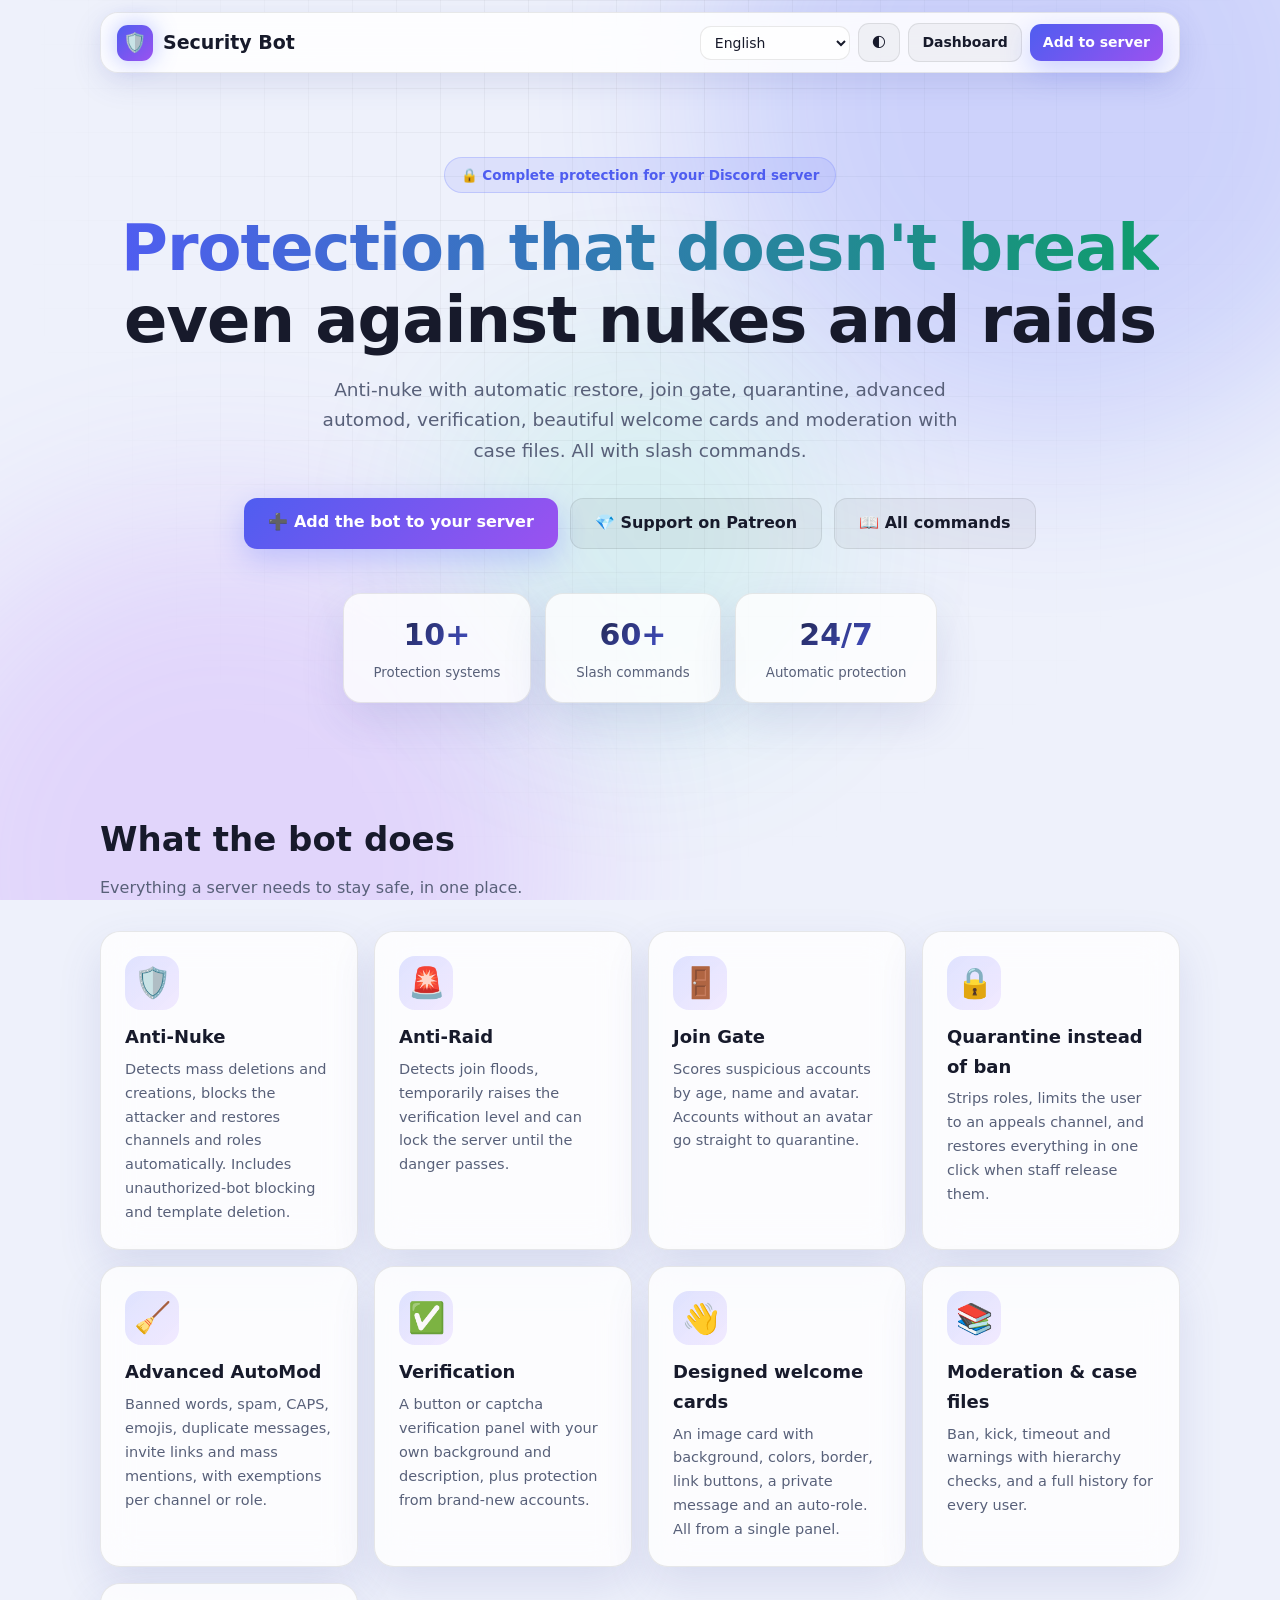
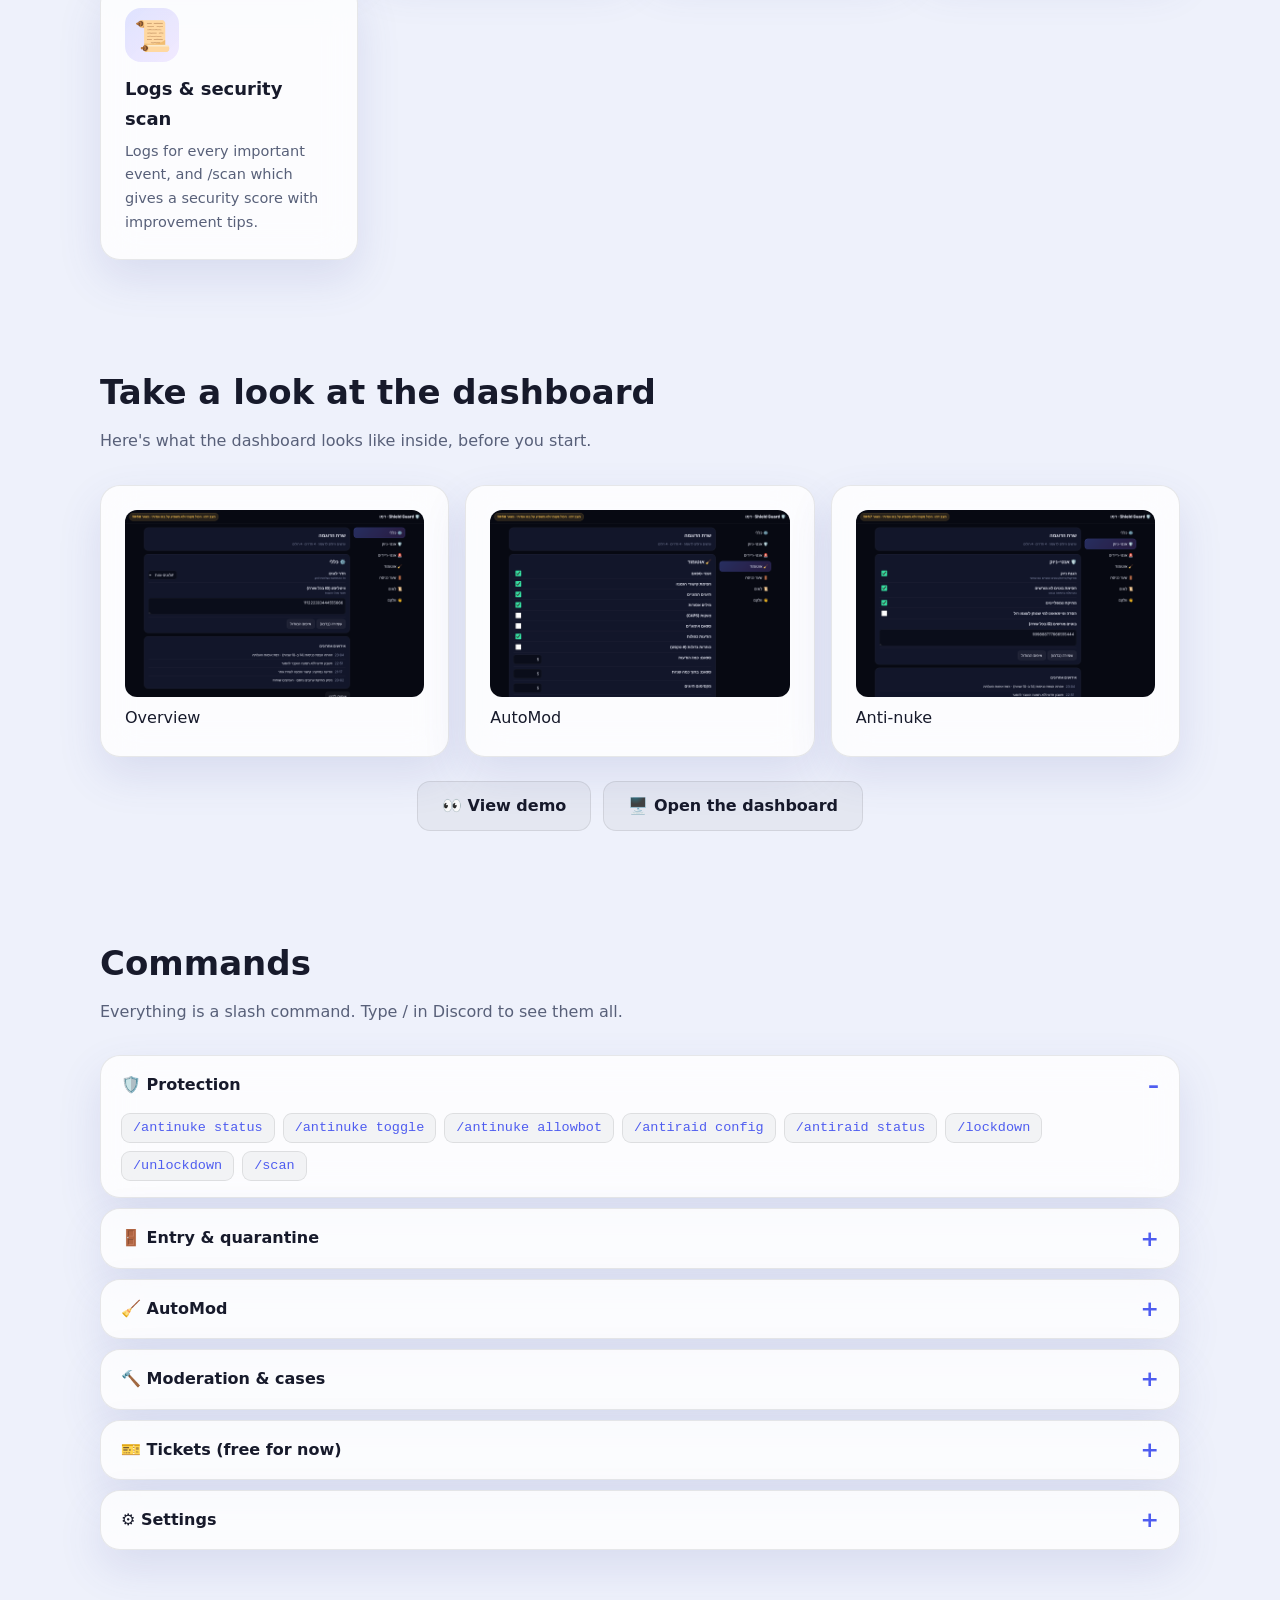
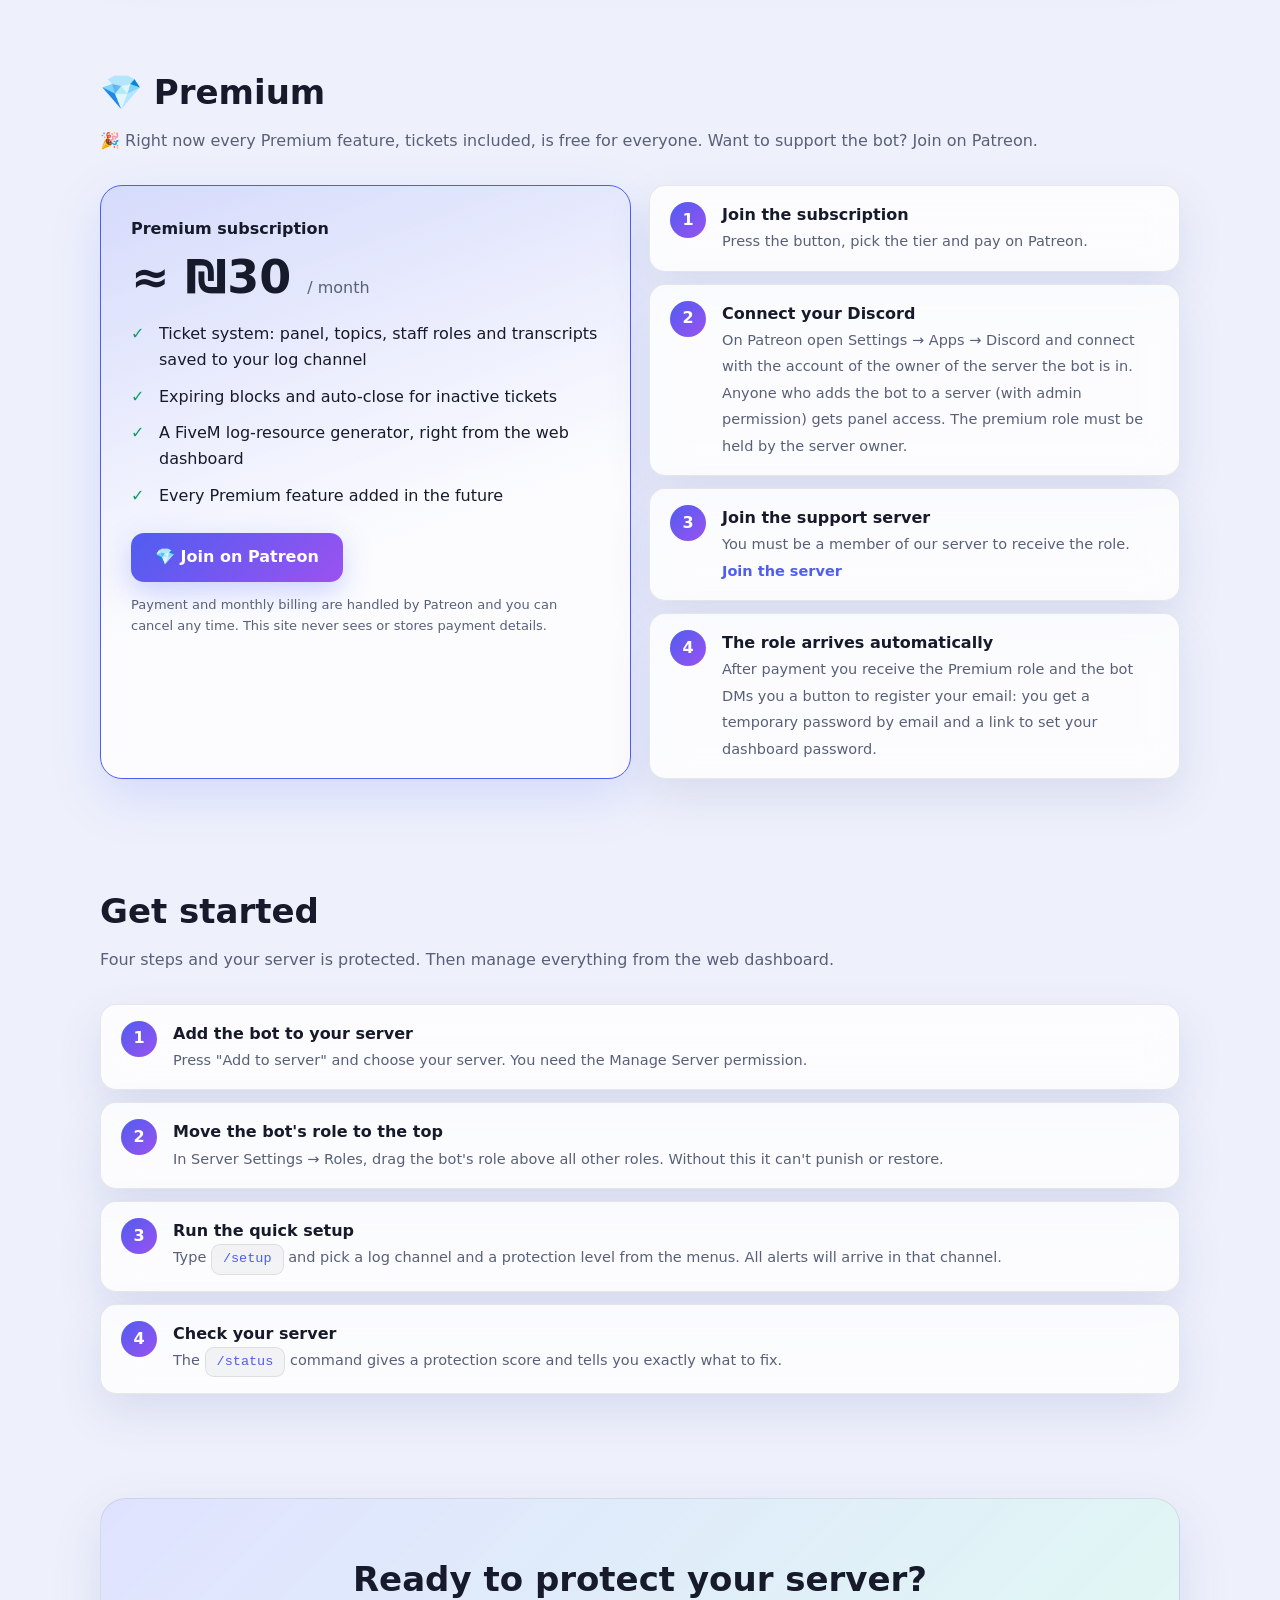
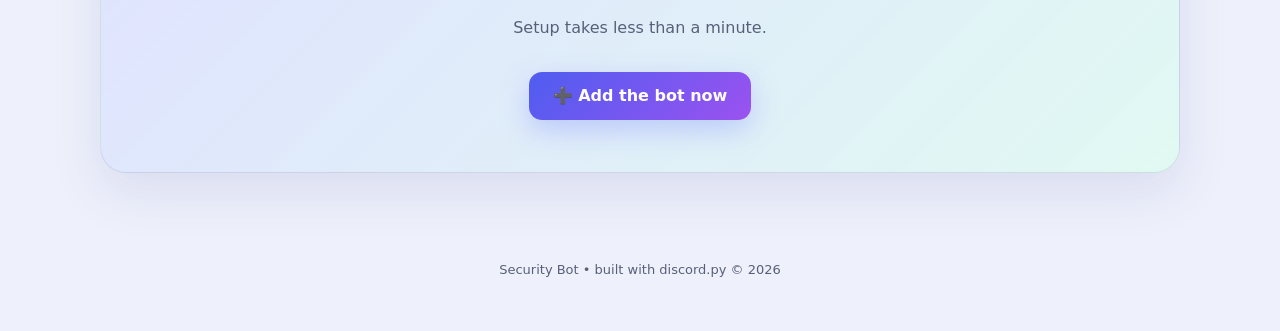
==== index.html @ 4a85034c "Full site translations, premium-is-free copy, /setup and /status - every language in the menu is now" ====
<!DOCTYPE html>
<html lang="he" dir="rtl">
<head>
<meta charset="utf-8">
<meta http-equiv="Content-Security-Policy" content="default-src 'none'; script-src 'self'; style-src 'self' 'unsafe-inline' https://fonts.googleapis.com; font-src https://fonts.gstatic.com; img-src 'self' data: https:; connect-src 'none'; base-uri 'none'; form-action 'none'; object-src 'none'">
<meta name="referrer" content="strict-origin-when-cross-origin">
<link rel="icon" href="data:image/svg+xml,%3Csvg xmlns=%27http://www.w3.org/2000/svg%27 viewBox=%270 0 32 32%27%3E%3Ctext y=%2726%27 font-size=%2726%27%3E%F0%9F%9B%A1%EF%B8%8F%3C/text%3E%3C/svg%3E">
<meta name="viewport" content="width=device-width, initial-scale=1">
<meta name="color-scheme" content="dark light">
<title>Security Bot - בוט אבטחה לדיסקורד</title>
<meta name="description" content="בוט אבטחה מלא לדיסקורד: אנטי-ניוק, אנטי-ריידים, שער כניסה, הסגר, אוטומוד, אימות, וולקם ומודרציה.">
<link rel="preconnect" href="https://fonts.googleapis.com"><link rel="preconnect" href="https://fonts.gstatic.com" crossorigin>
<link href="https://fonts.googleapis.com/css2?family=Heebo:wght@400;600;800&display=swap" rel="stylesheet">
<style>
:root{--bg:#070912;--glass:#12162acc;--card:#12162aaa;--g2:#ffffff0d;--line:#ffffff1a;--text:#eef0fb;--muted:#9aa2bf;--accent:#6c7bff;--accent2:#b06cff;--ok:#35e0a1;--shadow:#0006;--aur:.33;--navbg:#0b0e1ccc}
[data-theme=light]{--bg:#eef1fb;--glass:#ffffffcc;--card:#ffffffcc;--g2:#0000000a;--line:#00000016;--text:#171a2b;--muted:#586079;--accent:#4f5df0;--accent2:#9b52f0;--ok:#0f9d6b;--shadow:#4a56a722;--aur:.2;--navbg:#ffffffdd}
*{box-sizing:border-box;margin:0}
html{scroll-behavior:smooth;scroll-padding-top:84px}
body{background:var(--bg);color:var(--text);font-family:Heebo,system-ui,-apple-system,"Segoe UI",Arial,sans-serif;line-height:1.65}
a{color:inherit;text-decoration:none}
.aurora{position:fixed;inset:0;z-index:-1;overflow:hidden}
.aurora i{position:absolute;width:55vw;height:55vw;border-radius:50%;filter:blur(90px);opacity:var(--aur);animation:fl 22s ease-in-out infinite alternate}
.aurora i:nth-child(1){background:#4b5cff;top:-20vw;inset-inline-end:-10vw}
.aurora i:nth-child(2){background:#b06cff;bottom:-25vw;inset-inline-start:-10vw;animation-delay:-8s}
.aurora i:nth-child(3){background:#12d6a0;width:30vw;height:30vw;top:38vh;left:35vw;opacity:calc(var(--aur)/2);animation-delay:-14s}
.aurora::after{content:"";position:absolute;inset:0;background-image:linear-gradient(var(--g2) 1px,transparent 1px),linear-gradient(90deg,var(--g2) 1px,transparent 1px);background-size:44px 44px;-webkit-mask-image:radial-gradient(ellipse at 50% 20%,#000 20%,transparent 70%);mask-image:radial-gradient(ellipse at 50% 20%,#000 20%,transparent 70%)}
@keyframes fl{to{transform:translate(6vw,5vh) scale(1.15)}}
@keyframes rise{from{opacity:0;transform:translateY(14px)}}
.wrap{max-width:1120px;margin:0 auto;padding:0 20px}
.glass{background:var(--glass);border:1px solid var(--line);border-radius:20px;backdrop-filter:blur(18px);-webkit-backdrop-filter:blur(18px);box-shadow:0 18px 44px var(--shadow)}
header.nav{position:sticky;top:12px;z-index:20;margin:12px auto 0;max-width:1120px;padding:0 20px}
.navin{display:flex;align-items:center;justify-content:space-between;gap:12px;padding:10px 16px;background:var(--navbg);border:1px solid var(--line);border-radius:18px;backdrop-filter:blur(18px);-webkit-backdrop-filter:blur(18px);box-shadow:0 10px 30px var(--shadow)}
.logo{font-weight:800;font-size:19px;display:flex;align-items:center;gap:10px;white-space:nowrap}
.logo i{width:36px;height:36px;border-radius:11px;background:linear-gradient(135deg,var(--accent),var(--accent2));display:grid;place-items:center;font-style:normal;box-shadow:0 0 24px #6c7bff77}
.links{display:flex;gap:4px}.links a{padding:6px 12px;border-radius:10px;color:var(--muted);font-weight:600;font-size:14.5px}.links a:hover{color:var(--text);background:var(--g2)}
.acts{display:flex;gap:8px;align-items:center}
.btn,button{font:inherit;color:inherit;cursor:pointer;display:inline-block;padding:11px 24px;border-radius:13px;font-weight:700;border:1px solid var(--line);background:var(--g2);transition:.2s;white-space:nowrap}
.btn:hover,button:hover{transform:translateY(-2px);border-color:var(--accent)}
.btn.main{background:linear-gradient(135deg,var(--accent),var(--accent2));border:0;color:#fff;box-shadow:0 10px 30px #6c7bff55}.btn.main:hover{filter:brightness(1.1)}
.btn.sm,button.sm{padding:7px 13px;font-size:14px;border-radius:11px}
.links a{white-space:nowrap}.acts .btn{white-space:nowrap}
@media(max-width:1360px){.links{display:none}}
@media(max-width:600px){select.lang-sel{max-width:92px!important;padding-right:20px!important}.navin{gap:6px}.acts{gap:5px}.acts .btn{font-size:13px}.brand b,.brand span{display:none}.acts .btn{padding:7px 10px}}
select.lang-sel{max-width:150px;padding:7px 26px 7px 10px;font-size:14px;border-radius:11px;border:1px solid var(--line);background:var(--card);color:var(--text);max-height:260px;cursor:pointer;font-family:inherit}
:focus-visible{outline:2px solid var(--accent);outline-offset:2px}
.hero{text-align:center;padding:84px 0 56px;animation:rise .7s both}
.badge{display:inline-block;padding:6px 16px;border-radius:99px;background:#6c7bff22;color:var(--accent);font-size:13.5px;font-weight:600;margin-bottom:20px;border:1px solid #6c7bff44}
h1{font-size:clamp(34px,6vw,64px);line-height:1.12;margin-bottom:18px;font-weight:800;letter-spacing:-1px}
h1 span{background:linear-gradient(90deg,var(--accent),var(--ok));-webkit-background-clip:text;background-clip:text;color:transparent}
.hero p{color:var(--muted);font-size:18.5px;max-width:660px;margin:0 auto 32px}
.cta{display:flex;gap:12px;justify-content:center;flex-wrap:wrap}
.stats{display:flex;gap:14px;justify-content:center;flex-wrap:wrap;margin-top:44px}
.stat{padding:16px 30px;border-radius:18px}.stat b{display:block;font-size:30px;font-weight:800;background:linear-gradient(135deg,var(--text),var(--accent));-webkit-background-clip:text;background-clip:text;color:transparent}.stat small{color:var(--muted)}
section{padding:52px 0}
h2{font-size:clamp(26px,4vw,34px);margin-bottom:8px;font-weight:800}
.sub{color:var(--muted);margin-bottom:30px}
.grid{display:grid;grid-template-columns:repeat(auto-fit,minmax(250px,1fr));gap:16px}
.card{padding:24px;border-radius:20px;transition:.25s}.card:hover{border-color:var(--accent);transform:translateY(-4px)}
.card .ic{font-size:30px;margin-bottom:12px;width:54px;height:54px;border-radius:16px;background:linear-gradient(135deg,#6c7bff33,#b06cff22);display:grid;place-items:center}
.card h3{font-size:18px;margin-bottom:6px}.card p{color:var(--muted);font-size:14.5px}
details{padding:16px 20px;margin-bottom:10px;border-radius:16px}
summary{cursor:pointer;font-weight:700;list-style:none;display:flex;justify-content:space-between;align-items:center}summary::-webkit-details-marker{display:none}summary::after{content:"+";color:var(--accent);font-size:22px;line-height:1}details[open] summary::after{content:"–"}
.cmds{display:flex;flex-wrap:wrap;gap:8px;margin-top:14px;direction:ltr;justify-content:flex-start}
[dir=rtl] .cmds{justify-content:flex-end}
code{background:var(--g2);border:1px solid var(--line);border-radius:9px;padding:3px 11px;font-size:13.5px;color:var(--accent);direction:ltr;display:inline-block}
.steps{counter-reset:s;display:grid;gap:12px}
.step{padding:16px 20px;border-radius:16px;display:flex;gap:16px;align-items:flex-start}
.step::before{counter-increment:s;content:counter(s);flex:none;width:36px;height:36px;border-radius:50%;background:linear-gradient(135deg,var(--accent),var(--accent2));color:#fff;display:grid;place-items:center;font-weight:800}
.step b{display:block}.step span{color:var(--muted);font-size:14.5px}.step span a{color:var(--accent);font-weight:600}
.premium{display:grid;grid-template-columns:1fr 1fr;gap:18px}
.plan{background:linear-gradient(160deg,#6c7bff30,var(--glass) 60%);border:1px solid var(--accent);border-radius:22px;padding:30px;box-shadow:0 18px 50px #6c7bff33}
.plan .price{font-size:46px;font-weight:800;line-height:1.1;margin:10px 0 2px}.plan .price small{font-size:16px;font-weight:500;color:var(--muted)}
.plan ul{list-style:none;padding:0;margin:18px 0 24px;display:grid;gap:10px}
.plan li{padding-inline-start:28px;position:relative}.plan li::before{content:"✓";position:absolute;inset-inline-start:0;color:var(--ok);font-weight:800}
.plan .note{color:var(--muted);font-size:13px;margin-top:12px}
.final{text-align:center;background:linear-gradient(135deg,#6c7bff33,#35e0a122),var(--glass);border:1px solid var(--line);border-radius:26px;padding:52px 20px;box-shadow:0 18px 50px var(--shadow)}
footer{text-align:center;color:var(--muted);font-size:13px;padding:34px 0 50px}
@media(max-width:860px){.links{display:none}.premium{grid-template-columns:1fr}.hero{padding:56px 0 40px}.navin{padding:8px 10px}.acts .btn.dash{display:none}}
@media(max-width:480px){.logo span{display:none}.btn.main{padding:9px 14px}}
@media(prefers-reduced-motion:reduce){*{animation:none!important;transition:none!important}html{scroll-behavior:auto}}
</style>
</head>
<body>
<div class="aurora"><i></i><i></i><i></i></div>
<header class="nav">
  <div class="navin">
    <a class="logo" href="#top"><i>🛡️</i><span>Security Bot</span></a>
    <nav class="links" aria-label="Main">
      <a href="#features" data-i="nFeat"></a><a href="#preview" data-i="nPrev"></a><a href="#commands" data-i="nCmd"></a><a href="#premium" data-i="nPrem"></a><a href="#start" data-i="nStart"></a>
    </nav>
    <div class="acts">
      <select class="sm lang-sel" id="bl" aria-label="Language"><option value="he">עברית</option><option value="en">English</option><option value="ru">Русский</option><option value="es">Español</option><option value="fr">Français</option><option value="de">Deutsch</option><option value="pt">Português</option><option value="tr">Türkçe</option><option value="it">Italiano</option><option value="pl">Polski</option><option value="uk">Українська</option><option value="id">Bahasa Indonesia</option><option value="hi">हिन्दी</option></select>
      <button class="sm" id="bt" aria-label="Theme">🌓</button>
      <a class="btn sm dash" href="#" data-panel data-i="nPanel"></a>
      <a class="btn main sm" href="#" data-invite data-i="nAdd"></a>
    </div>
  </div>
</header>

<div class="wrap" id="top">
  <header class="hero">
    <span class="badge" data-i="badge"></span>
    <h1><span data-i="h1a"></span><br><span style="background:none;-webkit-text-fill-color:currentColor;color:var(--text)" data-i="h1b"></span></h1>
    <p data-i="heroP"></p>
    <div class="cta">
      <a class="btn main" href="#" data-invite data-i="ctaAdd"></a>
      <a class="btn" href="#premium" data-i="ctaPrem"></a>
      <a class="btn" href="#commands" data-i="ctaCmd"></a>
    </div>
    <div class="stats">
      <div class="stat glass"><b>10+</b><small data-i="st1"></small></div>
      <div class="stat glass"><b>60+</b><small data-i="st2"></small></div>
      <div class="stat glass"><b>24/7</b><small data-i="st3"></small></div>
    </div>
  </header>

  <section id="features">
    <h2 data-i="fTitle"></h2><p class="sub" data-i="fSub"></p>
    <div class="grid">
      <div class="card glass"><div class="ic">🛡️</div><h3 data-i="f1t"></h3><p data-i="f1p"></p></div>
      <div class="card glass"><div class="ic">🚨</div><h3 data-i="f2t"></h3><p data-i="f2p"></p></div>
      <div class="card glass"><div class="ic">🚪</div><h3 data-i="f3t"></h3><p data-i="f3p"></p></div>
      <div class="card glass"><div class="ic">🔒</div><h3 data-i="f4t"></h3><p data-i="f4p"></p></div>
      <div class="card glass"><div class="ic">🧹</div><h3 data-i="f5t"></h3><p data-i="f5p"></p></div>
      <div class="card glass"><div class="ic">✅</div><h3 data-i="f6t"></h3><p data-i="f6p"></p></div>
      <div class="card glass"><div class="ic">👋</div><h3 data-i="f7t"></h3><p data-i="f7p"></p></div>
      <div class="card glass"><div class="ic">📚</div><h3 data-i="f8t"></h3><p data-i="f8p"></p></div>
      <div class="card glass"><div class="ic">📜</div><h3 data-i="f9t"></h3><p data-i="f9p"></p></div>
    </div>
  </section>

  <section id="preview">
    <h2 data-i="prTitle"></h2><p class="sub" data-i="prSub"></p>
    <div class="grid">
      <figure class="card glass"><img src="screenshots/panel-overview.png" alt="" loading="lazy" width="1280" height="800" style="width:100%;height:auto;border-radius:12px"><figcaption data-i="pr1"></figcaption></figure>
      <figure class="card glass"><img src="screenshots/panel-automod.png" alt="" loading="lazy" width="1280" height="800" style="width:100%;height:auto;border-radius:12px"><figcaption data-i="pr2"></figcaption></figure>
      <figure class="card glass"><img src="screenshots/panel-antinuke.png" alt="" loading="lazy" width="1280" height="800" style="width:100%;height:auto;border-radius:12px"><figcaption data-i="pr3"></figcaption></figure>
    </div>
    <div class="cta" style="margin-top:24px"><a class="btn" href="demo/" data-i="prDemo"></a><a class="btn" href="#" data-panel data-i="prBtn"></a></div>
  </section>

  <section id="commands">
    <h2 data-i="cTitle"></h2><p class="sub" data-i="cSub"></p>
    <details class="glass" open><summary data-i="c1"></summary><div class="cmds"><code>/antinuke status</code><code>/antinuke toggle</code><code>/antinuke allowbot</code><code>/antiraid config</code><code>/antiraid status</code><code>/lockdown</code><code>/unlockdown</code><code>/scan</code></div></details>
    <details class="glass"><summary data-i="c2"></summary><div class="cmds"><code>/joingate config</code><code>/joingate check</code><code>/joingate allow</code><code>/quarantine setup</code><code>/quarantine add</code><code>/quarantine release</code><code>/verify setup</code><code>/welcome</code></div></details>
    <details class="glass"><summary data-i="c3"></summary><div class="cmds"><code>/automod status</code><code>/automod toggle</code><code>/automod limits</code><code>/automod badword_add</code><code>/automod badword_preset</code><code>/automod exempt_channel</code><code>/automod exempt_role</code></div></details>
    <details class="glass"><summary data-i="c4"></summary><div class="cmds"><code>/ban</code><code>/kick</code><code>/timeout</code><code>/warn</code><code>/history</code><code>/note</code><code>/case view</code><code>/lock</code><code>/clear</code><code>/slowmode</code></div></details>
    <details class="glass"><summary data-i="c5"></summary><div class="cmds"><code>/tickets setup</code><code>/tickets config</code><code>/tickets panel</code><code>/tickets topic_add</code><code>/tickets stats</code><code>/tickets close</code></div></details>
    <details class="glass"><summary data-i="c6"></summary><div class="cmds"><code>/setup</code><code>/status</code><code>/setlog</code><code>/whitelist add</code><code>/logs toggle</code><code>/help</code></div></details>
  </section>

  <section id="premium">
    <h2 data-i="pTitle"></h2><p class="sub" data-i="pSub"></p>
    <div class="premium">
      <div class="plan">
        <b data-i="pPlan"></b>
        <div class="price"><span data-i="pPrice"></span> <small data-i="pMonth"></small></div>
        <ul><li data-i="pl1"></li><li data-i="pl2"></li><li data-i="pl3"></li><li data-i="pl4"></li></ul>
        <a class="btn main" href="#" data-patreon data-i="pJoin"></a>
        <p class="note" data-i="pNote"></p>
      </div>
      <div class="steps">
        <div class="step glass"><div><b data-i="ps1t"></b><span data-i="ps1p"></span></div></div>
        <div class="step glass"><div><b data-i="ps2t"></b><span data-i="ps2p"></span></div></div>
        <div class="step glass"><div><b data-i="ps3t"></b><span data-h="ps3p"></span></div></div>
        <div class="step glass"><div><b data-i="ps4t"></b><span data-i="ps4p"></span></div></div>
      </div>
    </div>
  </section>

  <section id="start">
    <h2 data-i="sTitle"></h2><p class="sub" data-i="sSub"></p>
    <div class="steps">
      <div class="step glass"><div><b data-i="s1t"></b><span data-i="s1p"></span></div></div>
      <div class="step glass"><div><b data-i="s2t"></b><span data-i="s2p"></span></div></div>
      <div class="step glass"><div><b data-i="s3t"></b><span data-h="s3p"></span></div></div>
      <div class="step glass"><div><b data-i="s4t"></b><span data-h="s4p"></span></div></div>
    </div>
  </section>

  <section>
    <div class="final">
      <h2 data-i="endT"></h2><p class="sub" data-i="endS"></p>
      <a class="btn main" href="#" data-invite data-i="endBtn"></a>
    </div>
  </section>

  <footer><span data-i="foot"></span> © <span id="y"></span></footer>
</div>

<script src="app.js" defer></script>
</body>
</html>
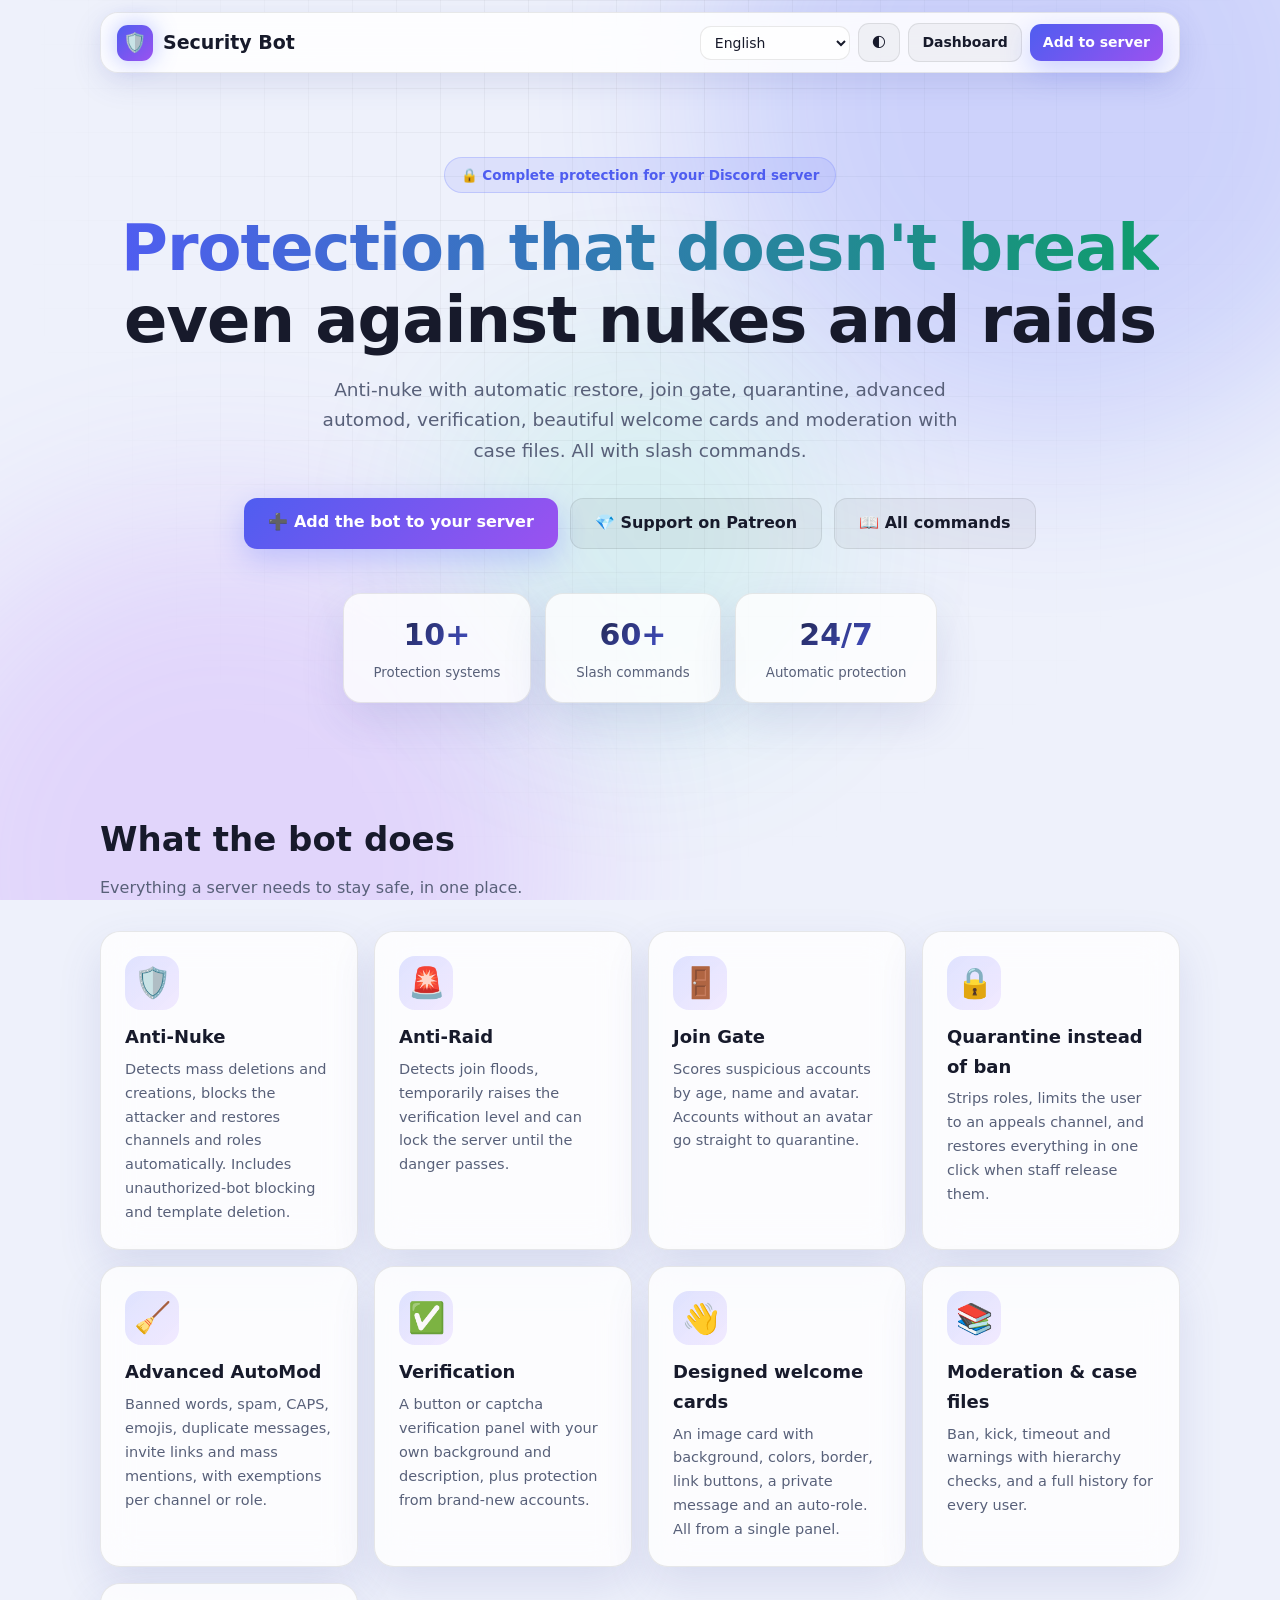
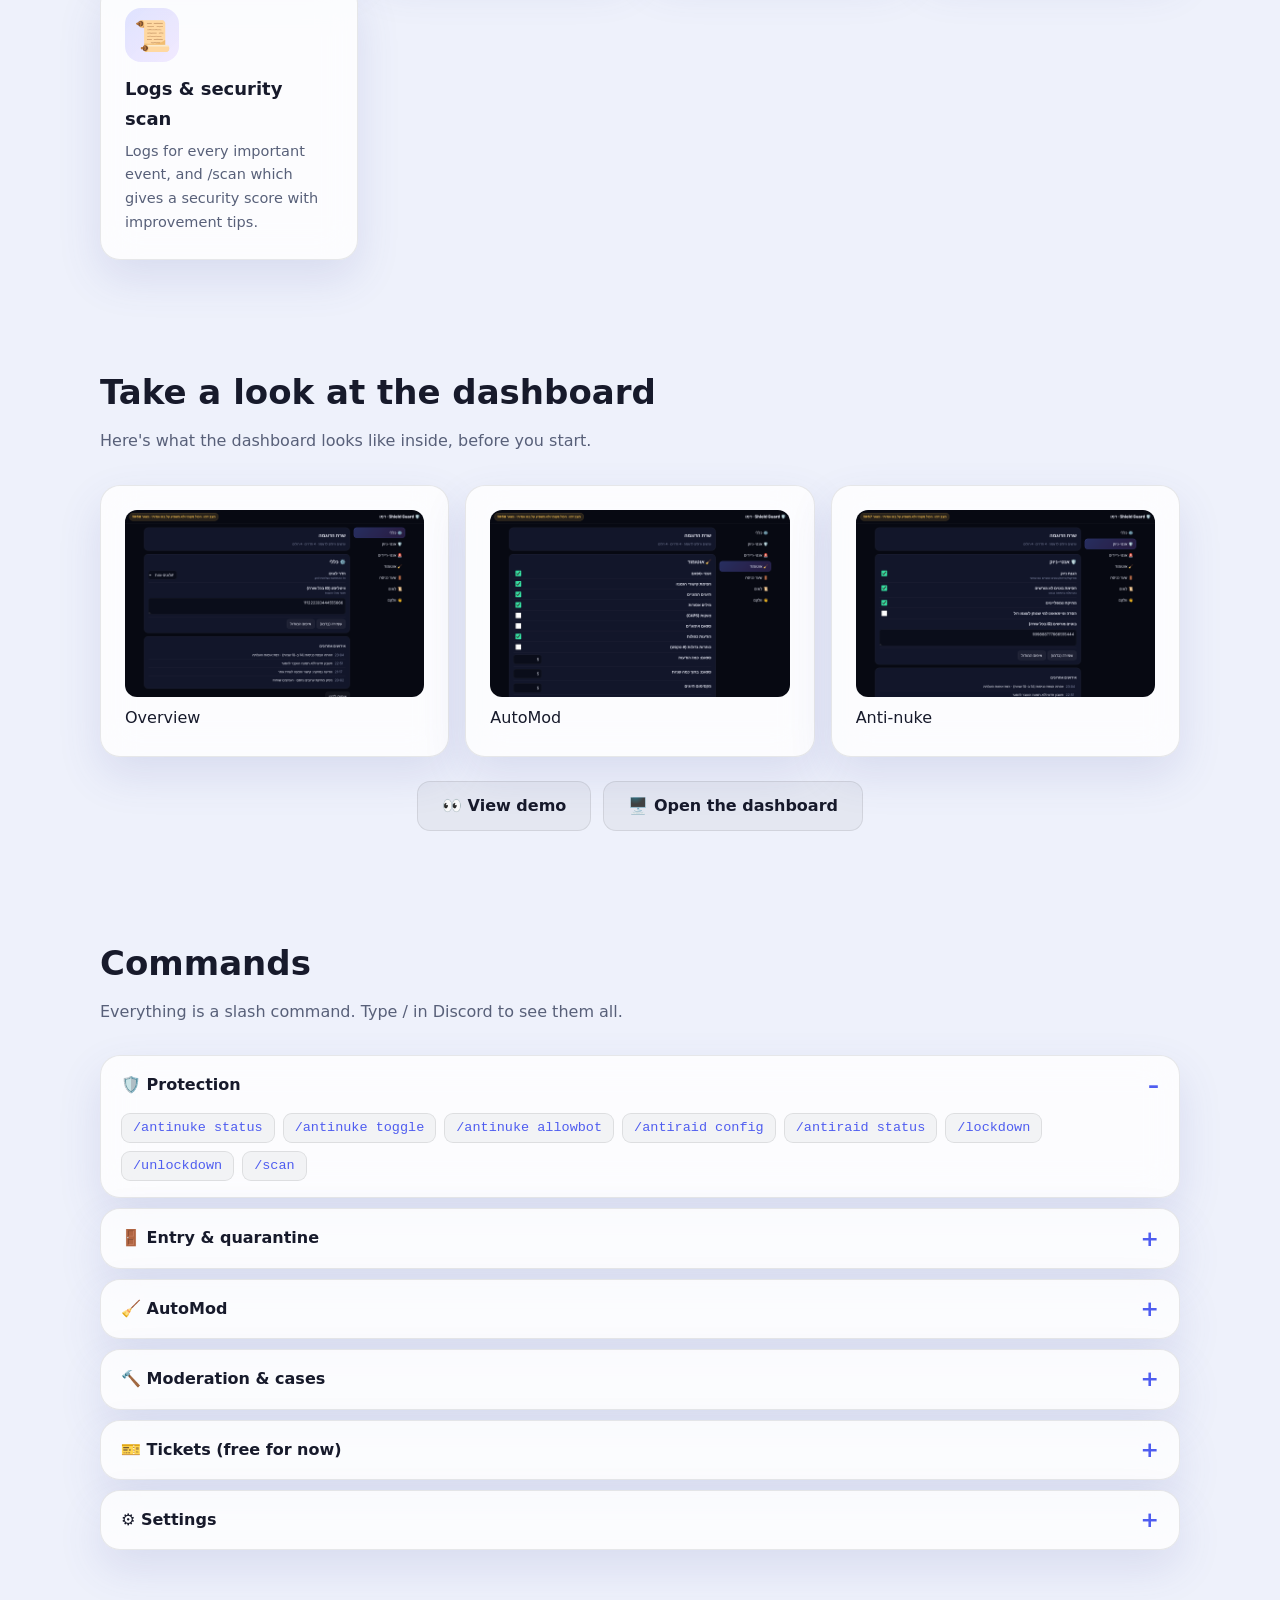
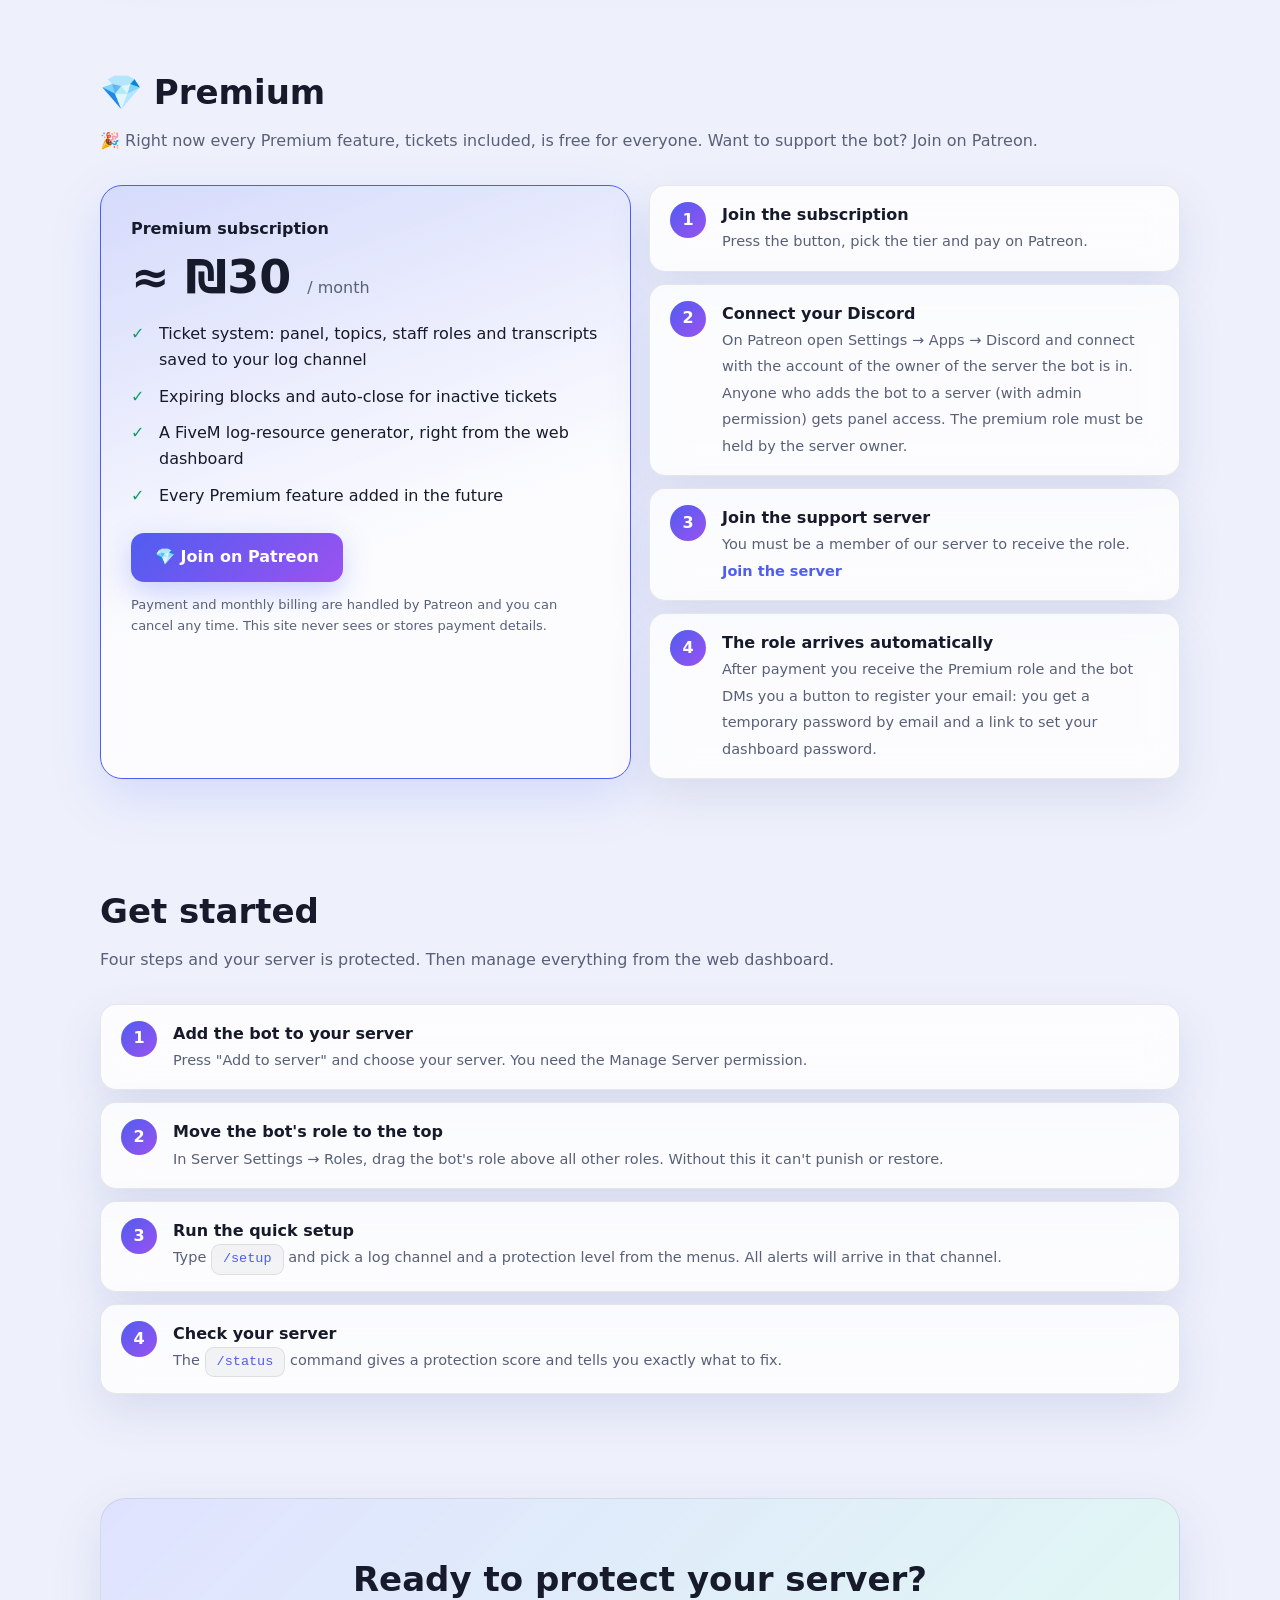
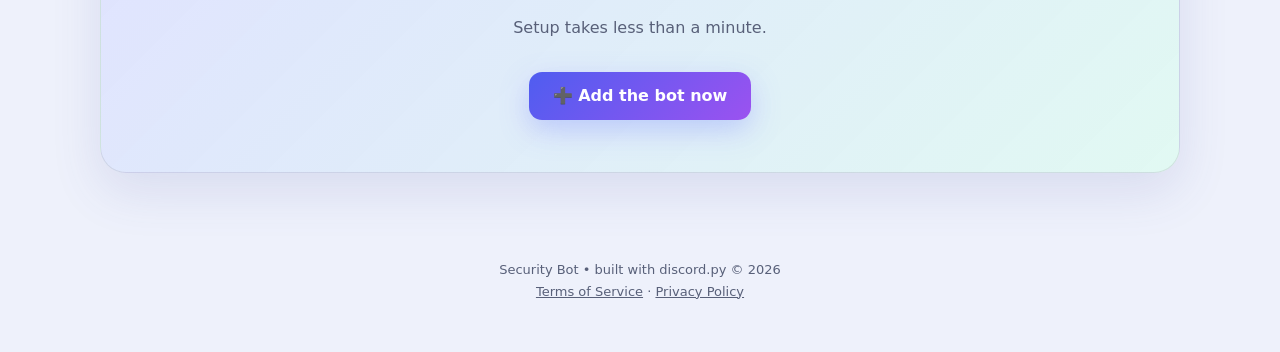
==== commit 1047f215: "Add Terms of Service and Privacy Policy pages (/terms, /privacy) Hebrew + English, same look as the " ====
--- a/index.html
+++ b/index.html
@@ -185,7 +185,7 @@
     </div>
   </section>
 
-  <footer><span data-i="foot"></span> © <span id="y"></span></footer>
+  <footer><span data-i="foot"></span> © <span id="y"></span><br><a href="/terms" data-i="lTerms" style="text-decoration:underline">Terms of Service</a> · <a href="/privacy" data-i="lPriv" style="text-decoration:underline">Privacy Policy</a></footer>
 </div>
 
 <script src="app.js" defer></script>
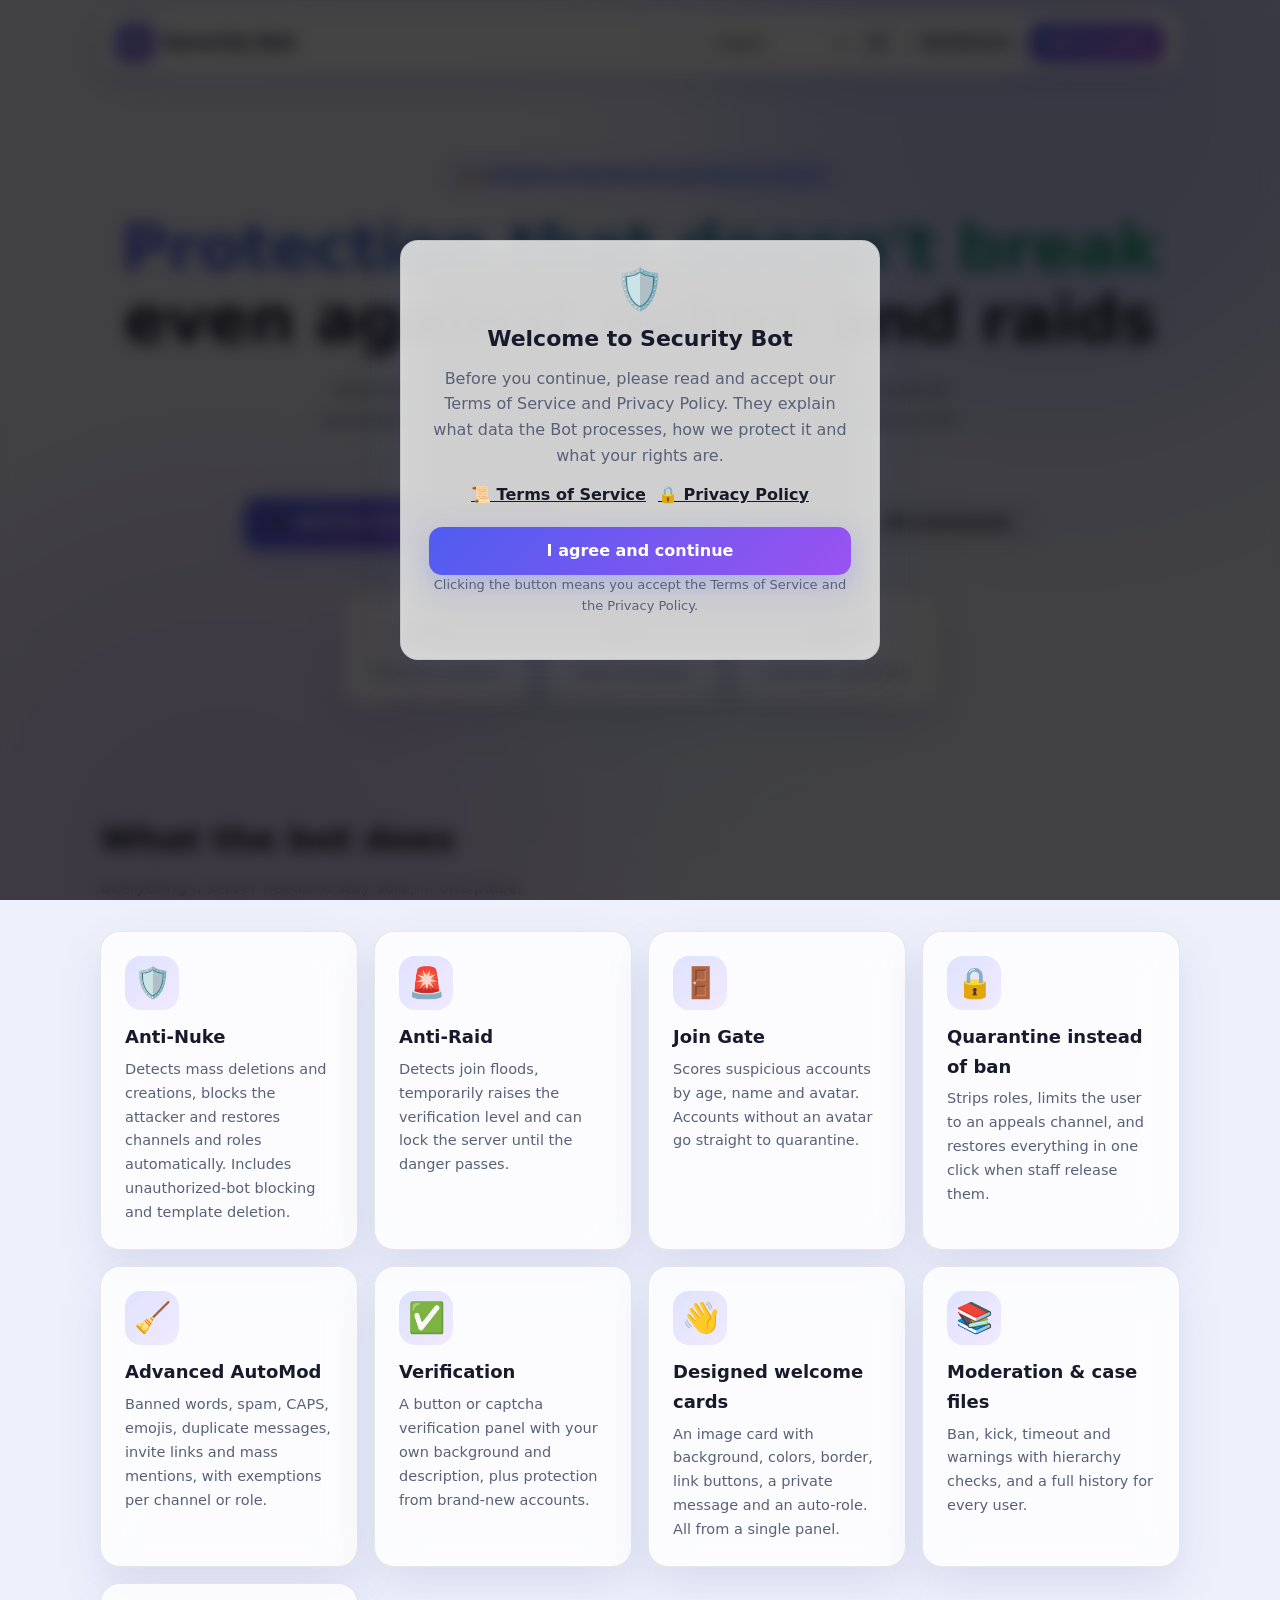
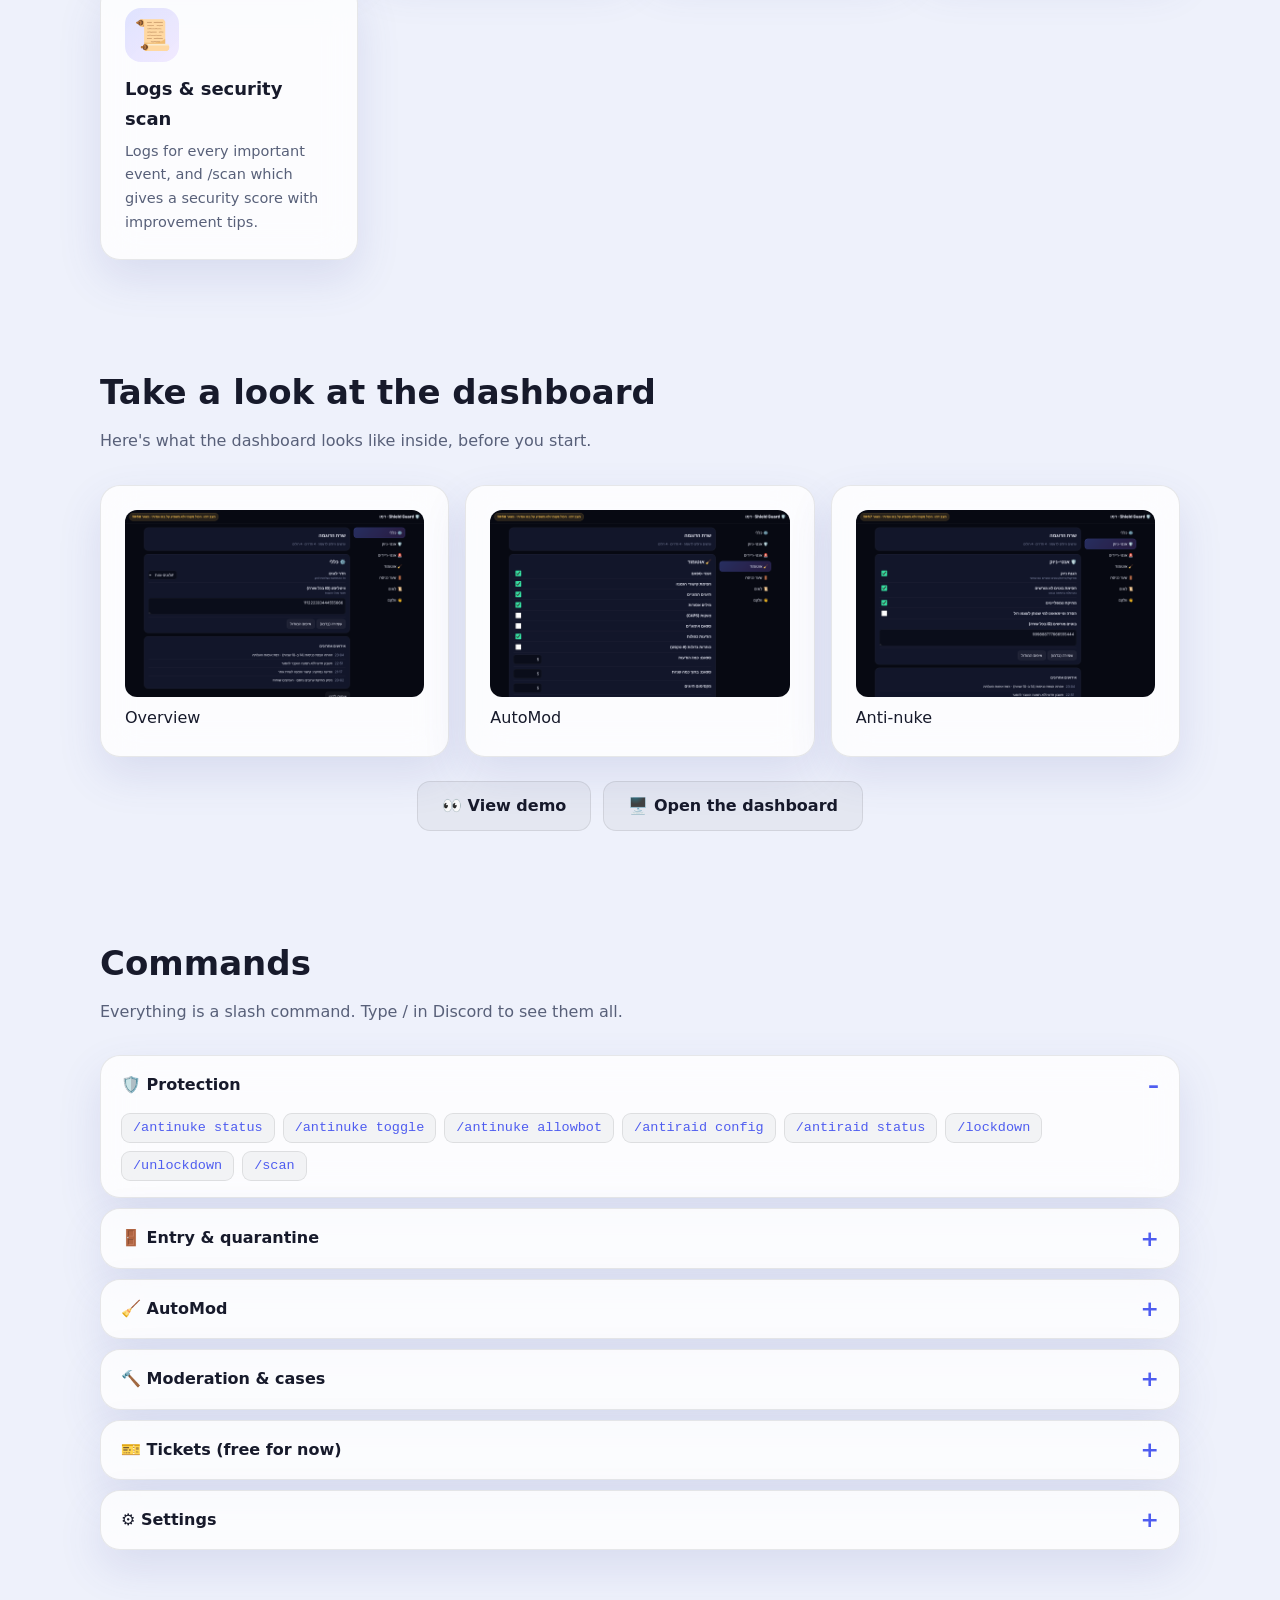
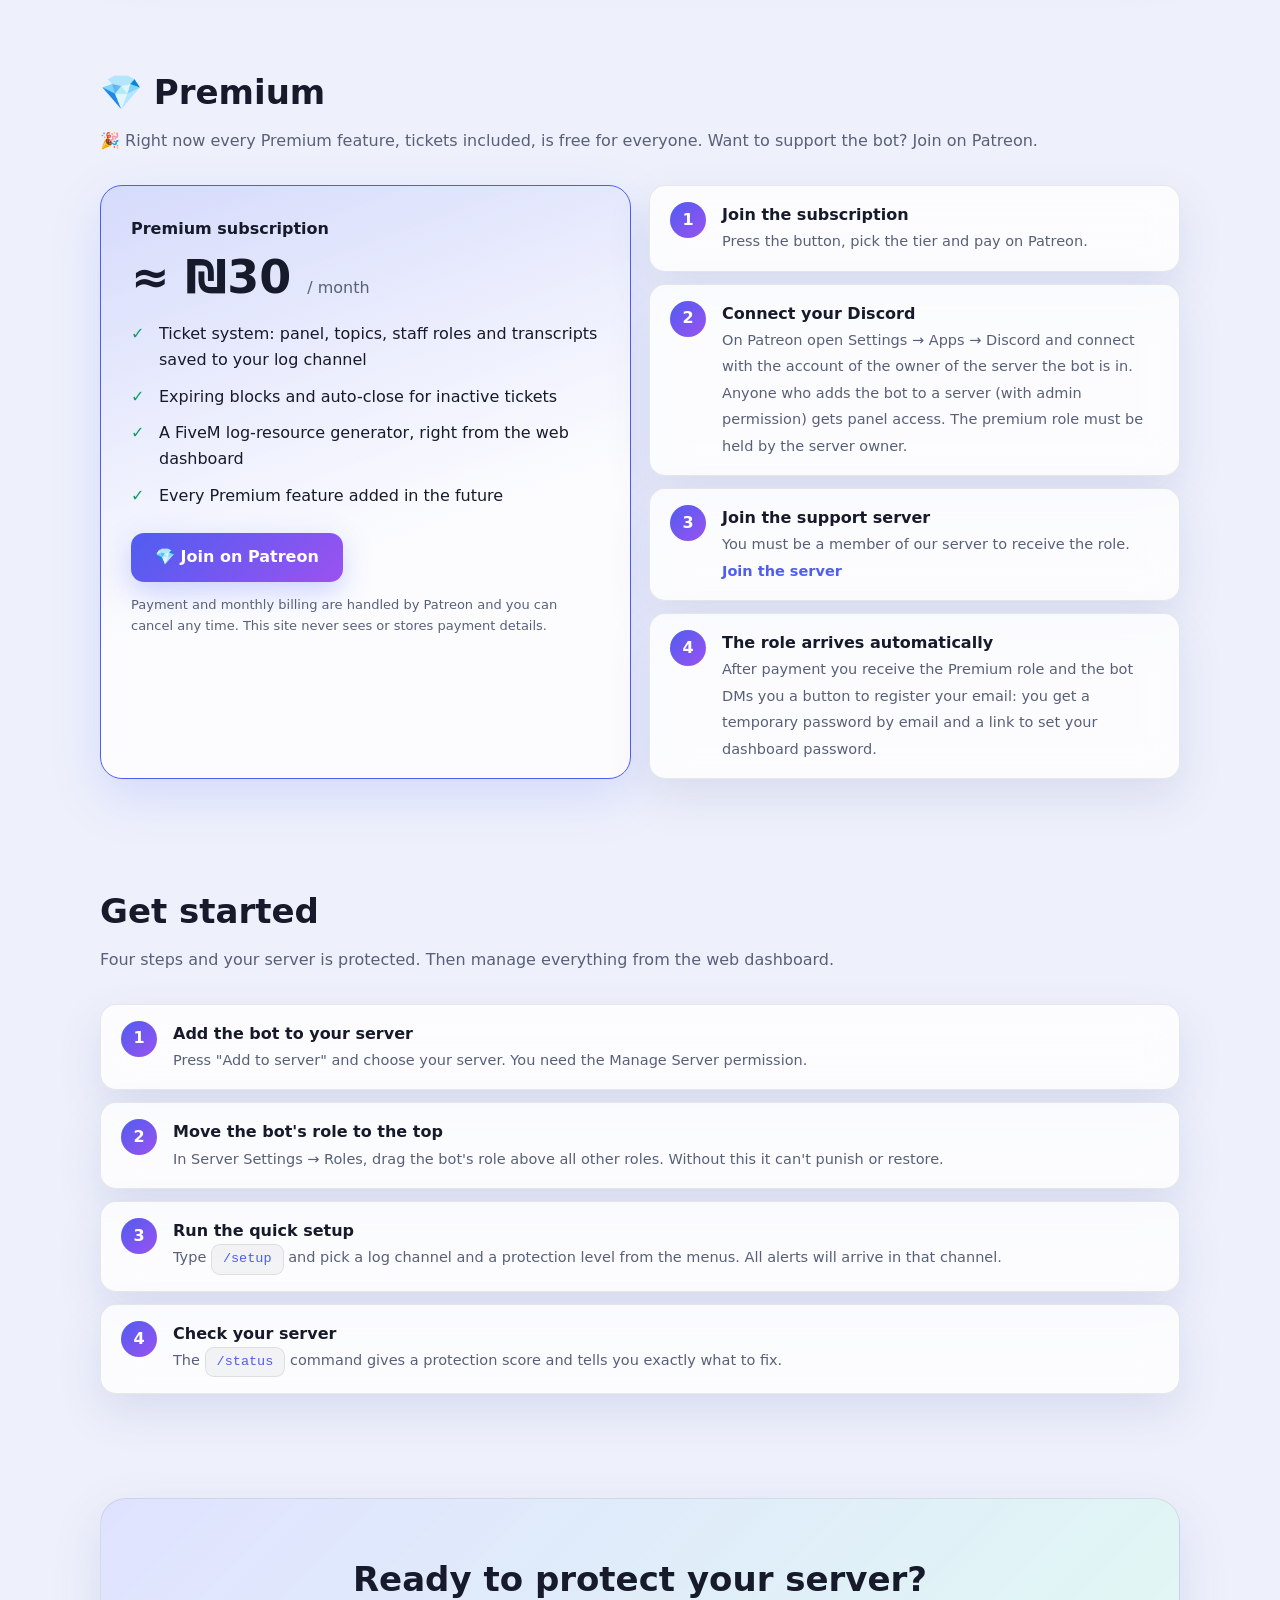
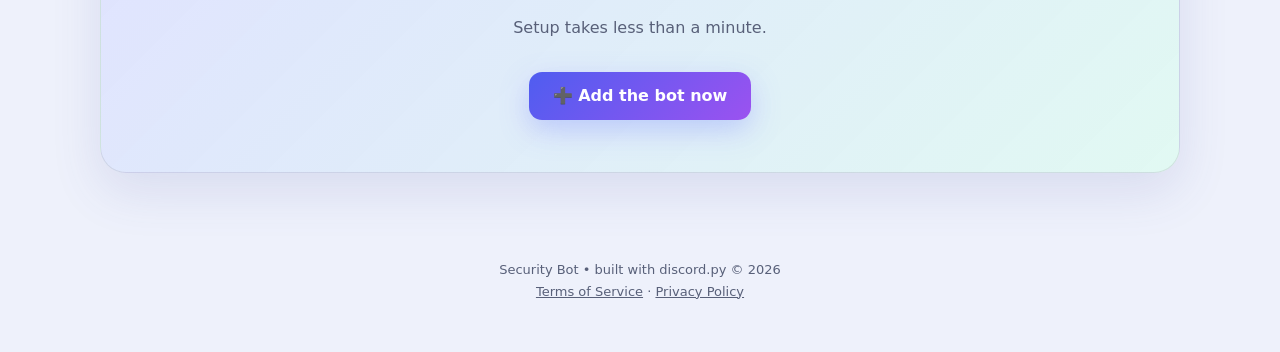
==== commit 1243ac25: "First-visit policy consent gate + premium purchase confirmation; strengthen Privacy & Terms for Disc" ====
--- a/index.html
+++ b/index.html
@@ -78,6 +78,20 @@
 @media(max-width:860px){.links{display:none}.premium{grid-template-columns:1fr}.hero{padding:56px 0 40px}.navin{padding:8px 10px}.acts .btn.dash{display:none}}
 @media(max-width:480px){.logo span{display:none}.btn.main{padding:9px 14px}}
 @media(prefers-reduced-motion:reduce){*{animation:none!important;transition:none!important}html{scroll-behavior:auto}}
+.cgate{position:fixed;inset:0;z-index:999;display:grid;place-items:center;padding:20px;background:rgba(5,3,4,.74);backdrop-filter:blur(8px);-webkit-backdrop-filter:blur(8px)}
+.cgate[hidden]{display:none}
+.cgbox{max-width:480px;width:100%;padding:28px;text-align:center;border-radius:18px}
+.cgico{font-size:40px;line-height:1}
+.cgbox h2{margin:12px 0 8px;font-size:22px}
+.cgbox p{color:var(--muted,#9aa3b2);line-height:1.6;margin:0 0 14px}
+.cglinks{display:flex;gap:12px;justify-content:center;flex-wrap:wrap;margin:0 0 18px}
+.cglinks a{text-decoration:underline;font-weight:600}
+.cgbox .btn{width:100%;justify-content:center}
+.cgnote{font-size:13px;margin:12px 0 0}
+.cgrow{display:flex;gap:10px}
+.cgrow .btn{flex:1;justify-content:center}
+.pmlist{text-align:start;margin:0 0 14px;padding-inline-start:20px;color:var(--muted,#9aa3b2);line-height:1.7}
+.pmlist li{margin:6px 0}
 </style>
 </head>
 <body>
@@ -188,6 +202,32 @@
   <footer><span data-i="foot"></span> © <span id="y"></span><br><a href="/terms" data-i="lTerms" style="text-decoration:underline">Terms of Service</a> · <a href="/privacy" data-i="lPriv" style="text-decoration:underline">Privacy Policy</a></footer>
 </div>
 
+<div id="consent" class="cgate" hidden role="dialog" aria-modal="true" aria-labelledby="cgTitle">
+  <div class="cgbox glass">
+    <div class="cgico">🛡️</div>
+    <h2 id="cgTitle" data-i="cgTitle"></h2>
+    <p data-i="cgBody"></p>
+    <div class="cglinks">
+      <a href="/terms" target="_blank" rel="noopener" data-i="cgTerms"></a>
+      <a href="/privacy" target="_blank" rel="noopener" data-i="cgPriv"></a>
+    </div>
+    <button class="btn main" id="cgAccept" type="button" data-i="cgAccept"></button>
+    <p class="cgnote" data-i="cgNote"></p>
+  </div>
+</div>
+<div id="pmodal" class="cgate" hidden role="dialog" aria-modal="true" aria-labelledby="pmTitle">
+  <div class="cgbox glass">
+    <div class="cgico">💎</div>
+    <h2 id="pmTitle" data-i="pmTitle"></h2>
+    <p data-i="pmBody"></p>
+    <ul class="pmlist"><li data-i="pm1"></li><li data-i="pm2"></li><li data-i="pm3"></li></ul>
+    <p class="cgnote"><a href="/terms" target="_blank" rel="noopener" style="text-decoration:underline" data-i="pmTermsLink"></a></p>
+    <div class="cgrow">
+      <button class="btn main" id="pmGo" type="button" data-i="pmGo"></button>
+      <button class="btn" id="pmCancel" type="button" data-i="pmCancel"></button>
+    </div>
+  </div>
+</div>
 <script src="app.js" defer></script>
 </body>
 </html>
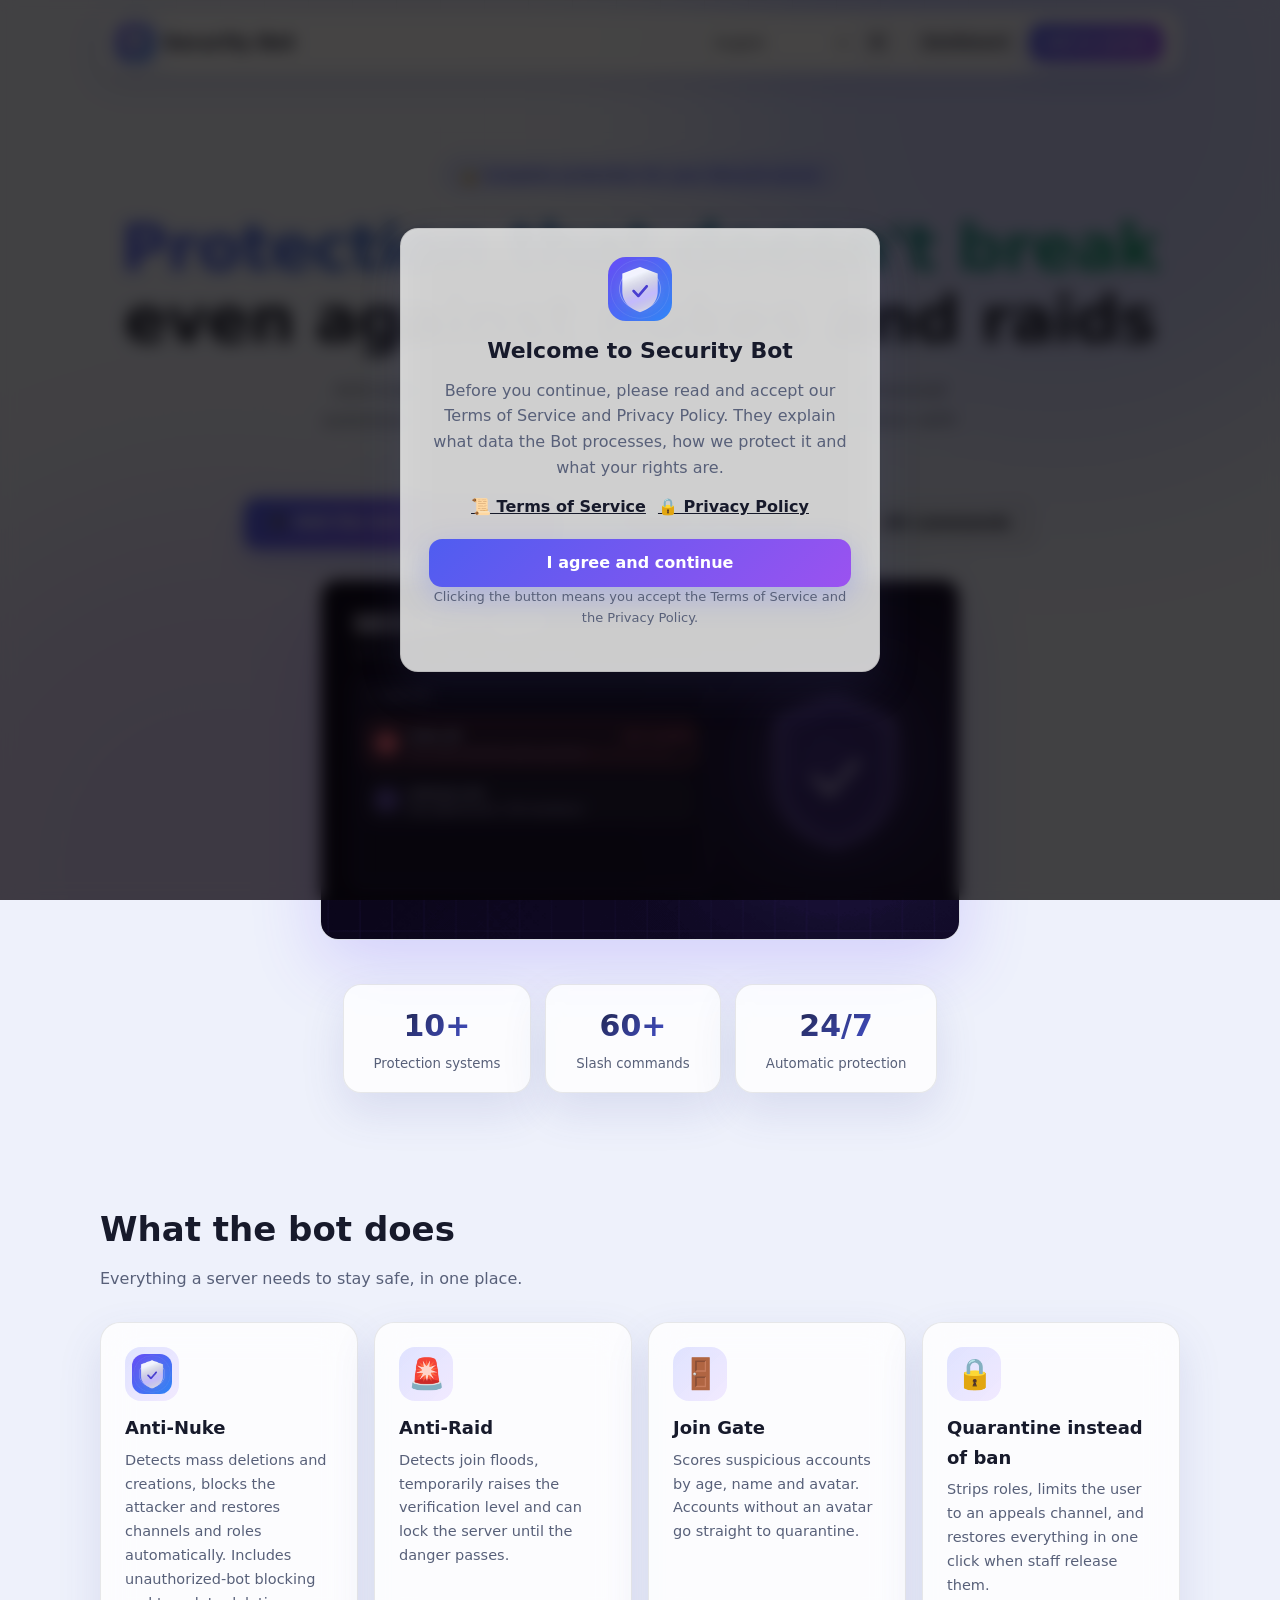
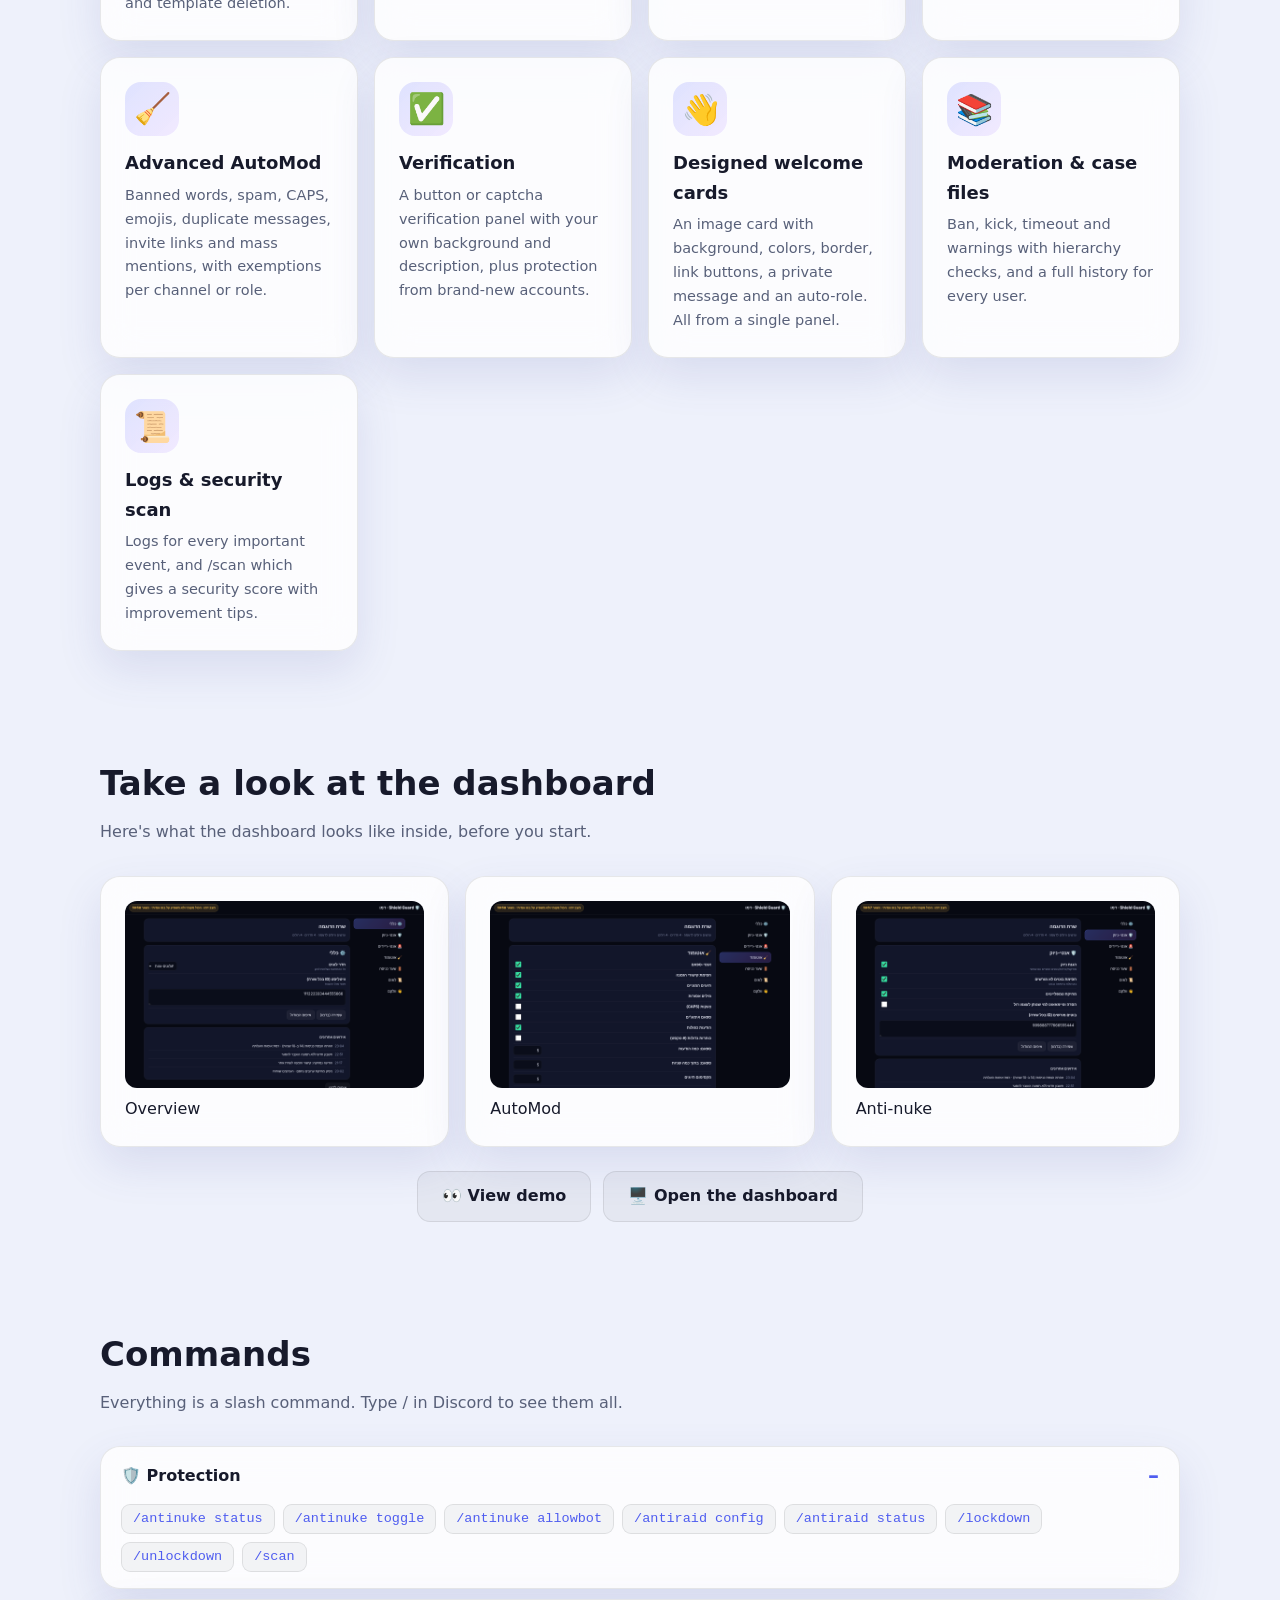
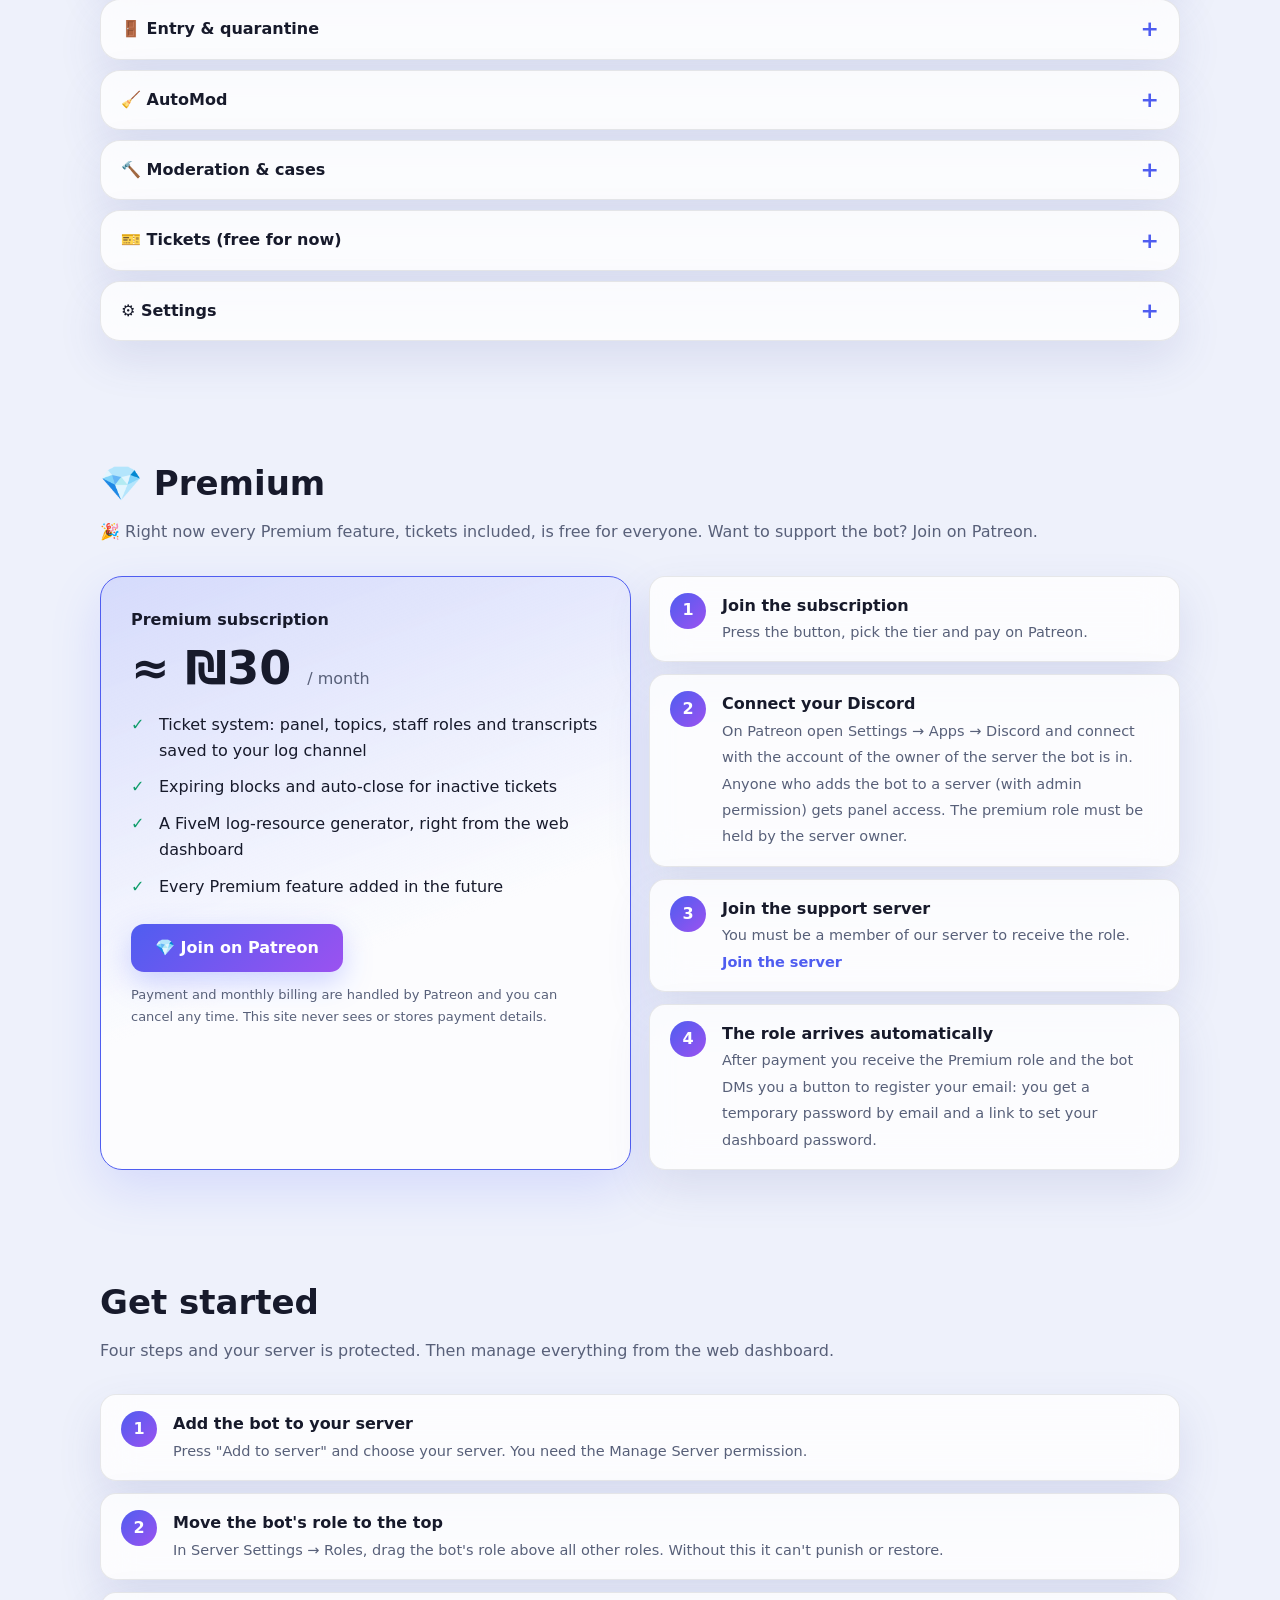
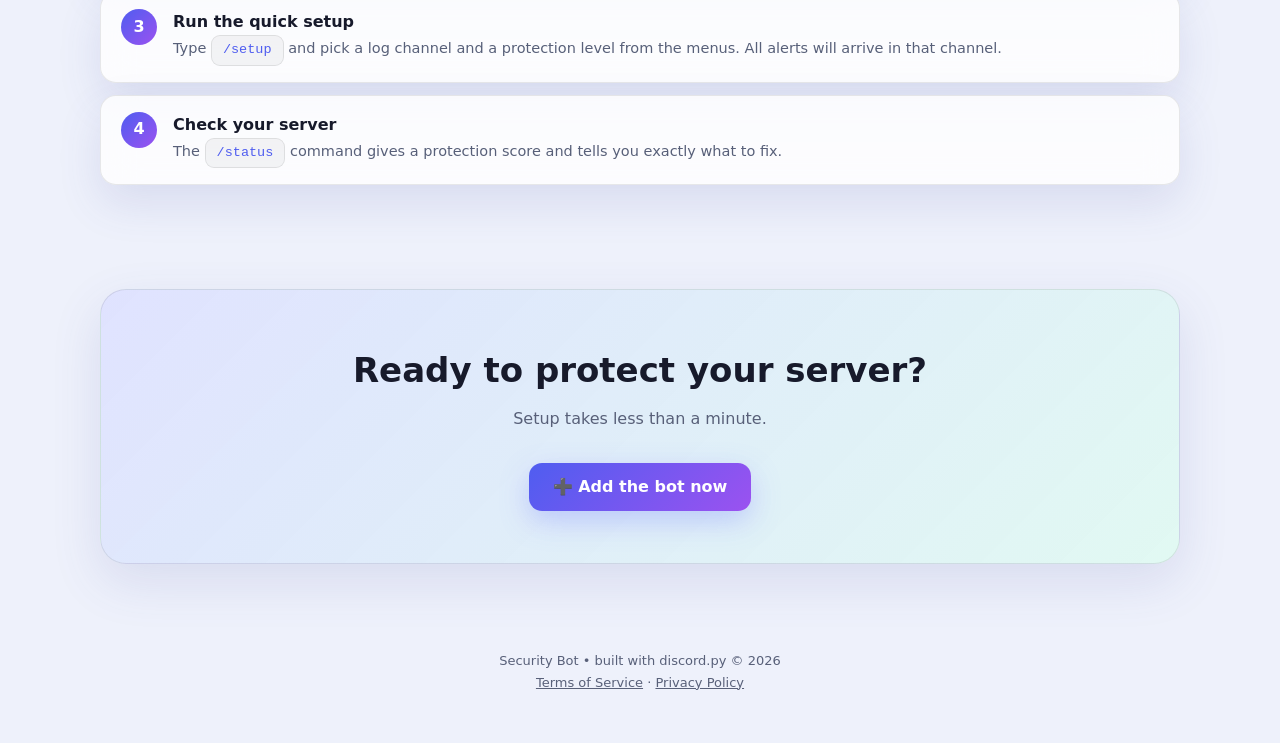
==== commit b31331e1: "Security Bot site: animated logo/icons in all pages, hero GIF, favicon Co-Authored-By: Claude Sonnet" ====
--- a/index.html
+++ b/index.html
@@ -4,7 +4,7 @@
 <meta charset="utf-8">
 <meta http-equiv="Content-Security-Policy" content="default-src 'none'; script-src 'self'; style-src 'self' 'unsafe-inline' https://fonts.googleapis.com; font-src https://fonts.gstatic.com; img-src 'self' data: https:; connect-src 'none'; base-uri 'none'; form-action 'none'; object-src 'none'">
 <meta name="referrer" content="strict-origin-when-cross-origin">
-<link rel="icon" href="data:image/svg+xml,%3Csvg xmlns=%27http://www.w3.org/2000/svg%27 viewBox=%270 0 32 32%27%3E%3Ctext y=%2726%27 font-size=%2726%27%3E%F0%9F%9B%A1%EF%B8%8F%3C/text%3E%3C/svg%3E">
+<link rel="icon" type="image/png" href="/img/favicon.png"><link rel="apple-touch-icon" href="/img/security-bot-logo.gif">
 <meta name="viewport" content="width=device-width, initial-scale=1">
 <meta name="color-scheme" content="dark light">
 <title>Security Bot - בוט אבטחה לדיסקורד</title>
@@ -31,7 +31,7 @@
 header.nav{position:sticky;top:12px;z-index:20;margin:12px auto 0;max-width:1120px;padding:0 20px}
 .navin{display:flex;align-items:center;justify-content:space-between;gap:12px;padding:10px 16px;background:var(--navbg);border:1px solid var(--line);border-radius:18px;backdrop-filter:blur(18px);-webkit-backdrop-filter:blur(18px);box-shadow:0 10px 30px var(--shadow)}
 .logo{font-weight:800;font-size:19px;display:flex;align-items:center;gap:10px;white-space:nowrap}
-.logo i{width:36px;height:36px;border-radius:11px;background:linear-gradient(135deg,var(--accent),var(--accent2));display:grid;place-items:center;font-style:normal;box-shadow:0 0 24px #6c7bff77}
+.logo i{overflow:hidden;width:36px;height:36px;border-radius:11px;background:linear-gradient(135deg,var(--accent),var(--accent2));display:grid;place-items:center;font-style:normal;box-shadow:0 0 24px #6c7bff77}
 .links{display:flex;gap:4px}.links a{padding:6px 12px;border-radius:10px;color:var(--muted);font-weight:600;font-size:14.5px}.links a:hover{color:var(--text);background:var(--g2)}
 .acts{display:flex;gap:8px;align-items:center}
 .btn,button{font:inherit;color:inherit;cursor:pointer;display:inline-block;padding:11px 24px;border-radius:13px;font-weight:700;border:1px solid var(--line);background:var(--g2);transition:.2s;white-space:nowrap}
@@ -92,13 +92,17 @@
 .cgrow .btn{flex:1;justify-content:center}
 .pmlist{text-align:start;margin:0 0 14px;padding-inline-start:20px;color:var(--muted,#9aa3b2);line-height:1.7}
 .pmlist li{margin:6px 0}
+.logo i img{width:100%;height:100%;display:block;border-radius:11px}
+.hero-gif{display:block;width:100%;max-width:640px;height:auto;margin:30px auto 0;border-radius:18px;border:1px solid var(--line);box-shadow:0 24px 70px #6a4dff33}
+.cgico img{width:64px;height:64px;border-radius:18px;display:block;margin:0 auto}
+.ic img{width:40px;height:40px;border-radius:12px;display:block}
 </style>
 </head>
 <body>
 <div class="aurora"><i></i><i></i><i></i></div>
 <header class="nav">
   <div class="navin">
-    <a class="logo" href="#top"><i>🛡️</i><span>Security Bot</span></a>
+    <a class="logo" href="#top"><i><img src="/img/security-bot-logo.gif" alt="" width="36" height="36"></i><span>Security Bot</span></a>
     <nav class="links" aria-label="Main">
       <a href="#features" data-i="nFeat"></a><a href="#preview" data-i="nPrev"></a><a href="#commands" data-i="nCmd"></a><a href="#premium" data-i="nPrem"></a><a href="#start" data-i="nStart"></a>
     </nav>
@@ -121,6 +125,7 @@
       <a class="btn" href="#premium" data-i="ctaPrem"></a>
       <a class="btn" href="#commands" data-i="ctaCmd"></a>
     </div>
+    <img class="hero-gif" src="img/security-bot.gif" alt="Security Bot blocking a scam link, a mass-ban attempt and verifying a new member" width="640" height="360">
     <div class="stats">
       <div class="stat glass"><b>10+</b><small data-i="st1"></small></div>
       <div class="stat glass"><b>60+</b><small data-i="st2"></small></div>
@@ -131,7 +136,7 @@
   <section id="features">
     <h2 data-i="fTitle"></h2><p class="sub" data-i="fSub"></p>
     <div class="grid">
-      <div class="card glass"><div class="ic">🛡️</div><h3 data-i="f1t"></h3><p data-i="f1p"></p></div>
+      <div class="card glass"><div class="ic"><img src="/img/security-bot-logo.gif" alt="" width="40" height="40"></div><h3 data-i="f1t"></h3><p data-i="f1p"></p></div>
       <div class="card glass"><div class="ic">🚨</div><h3 data-i="f2t"></h3><p data-i="f2p"></p></div>
       <div class="card glass"><div class="ic">🚪</div><h3 data-i="f3t"></h3><p data-i="f3p"></p></div>
       <div class="card glass"><div class="ic">🔒</div><h3 data-i="f4t"></h3><p data-i="f4p"></p></div>
@@ -204,7 +209,7 @@
 
 <div id="consent" class="cgate" hidden role="dialog" aria-modal="true" aria-labelledby="cgTitle">
   <div class="cgbox glass">
-    <div class="cgico">🛡️</div>
+    <div class="cgico"><img src="/img/security-bot-logo.gif" alt="" width="64" height="64"></div>
     <h2 id="cgTitle" data-i="cgTitle"></h2>
     <p data-i="cgBody"></p>
     <div class="cglinks">
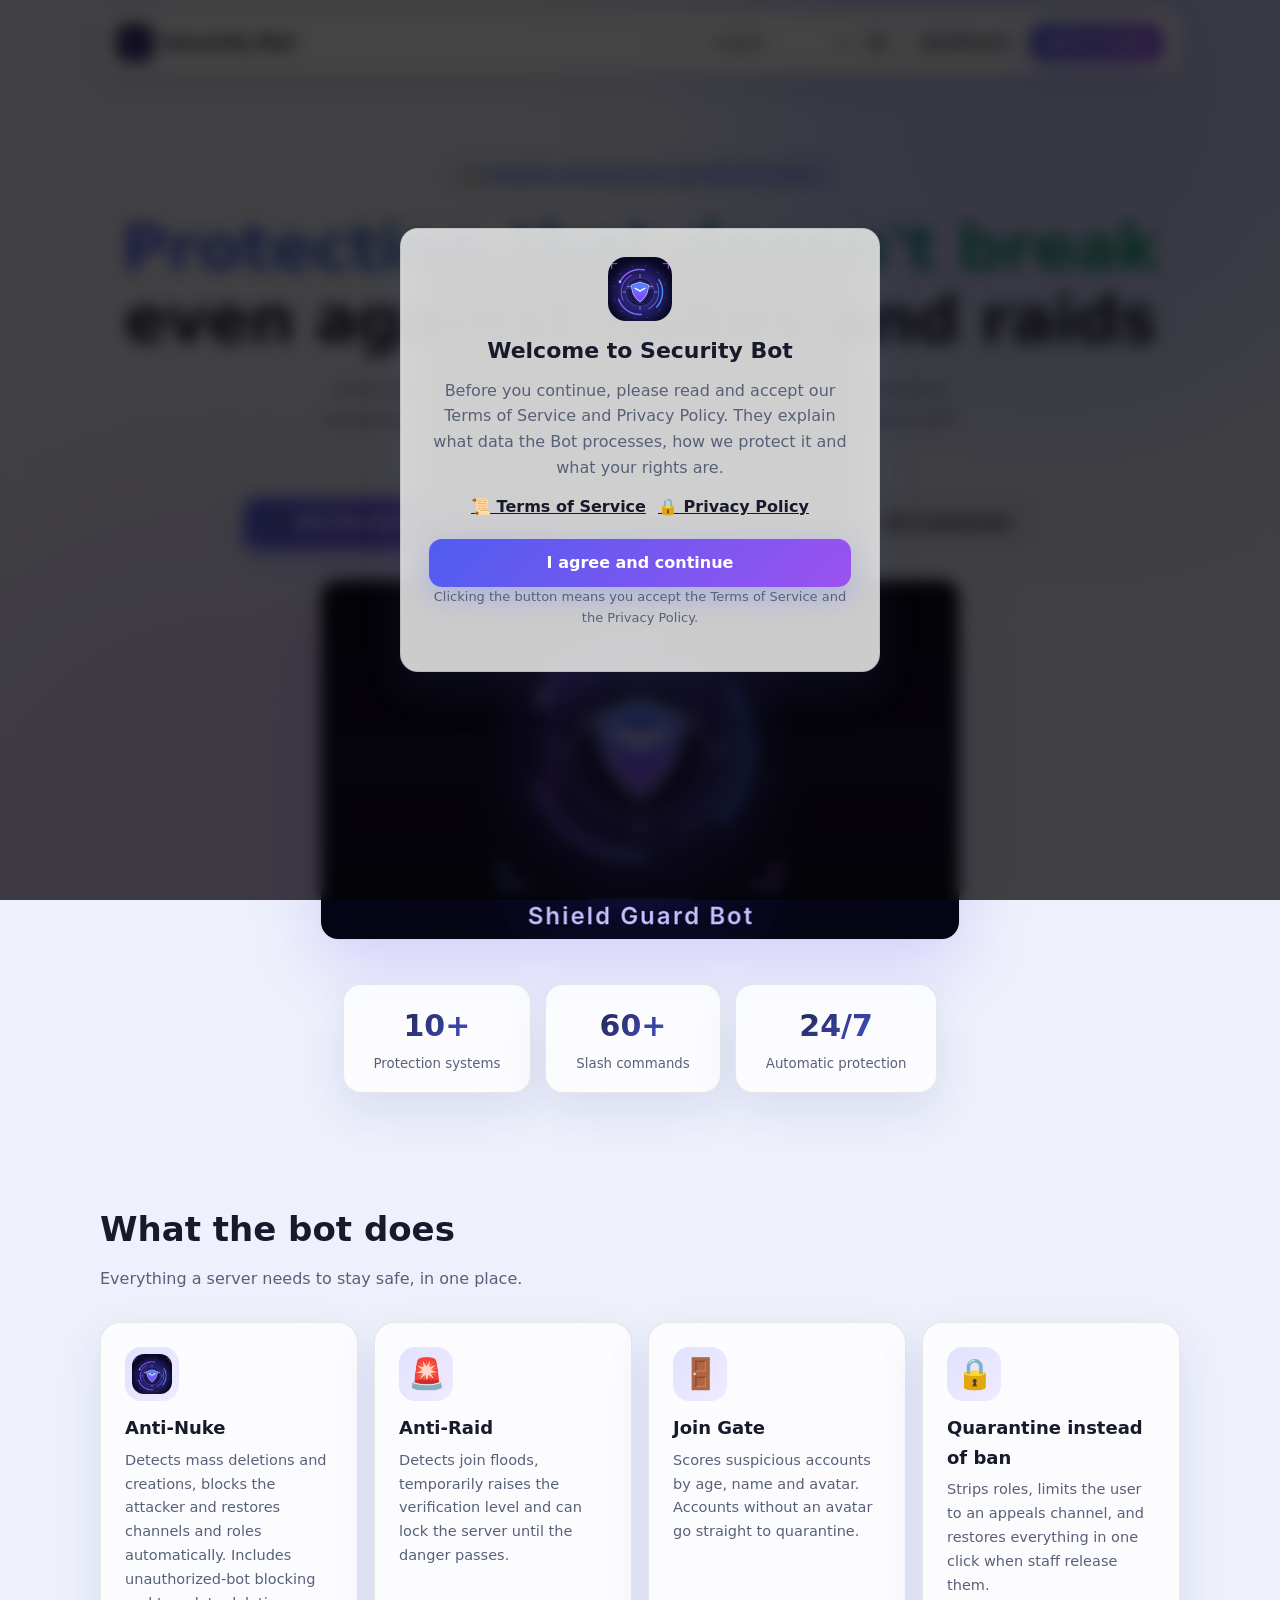
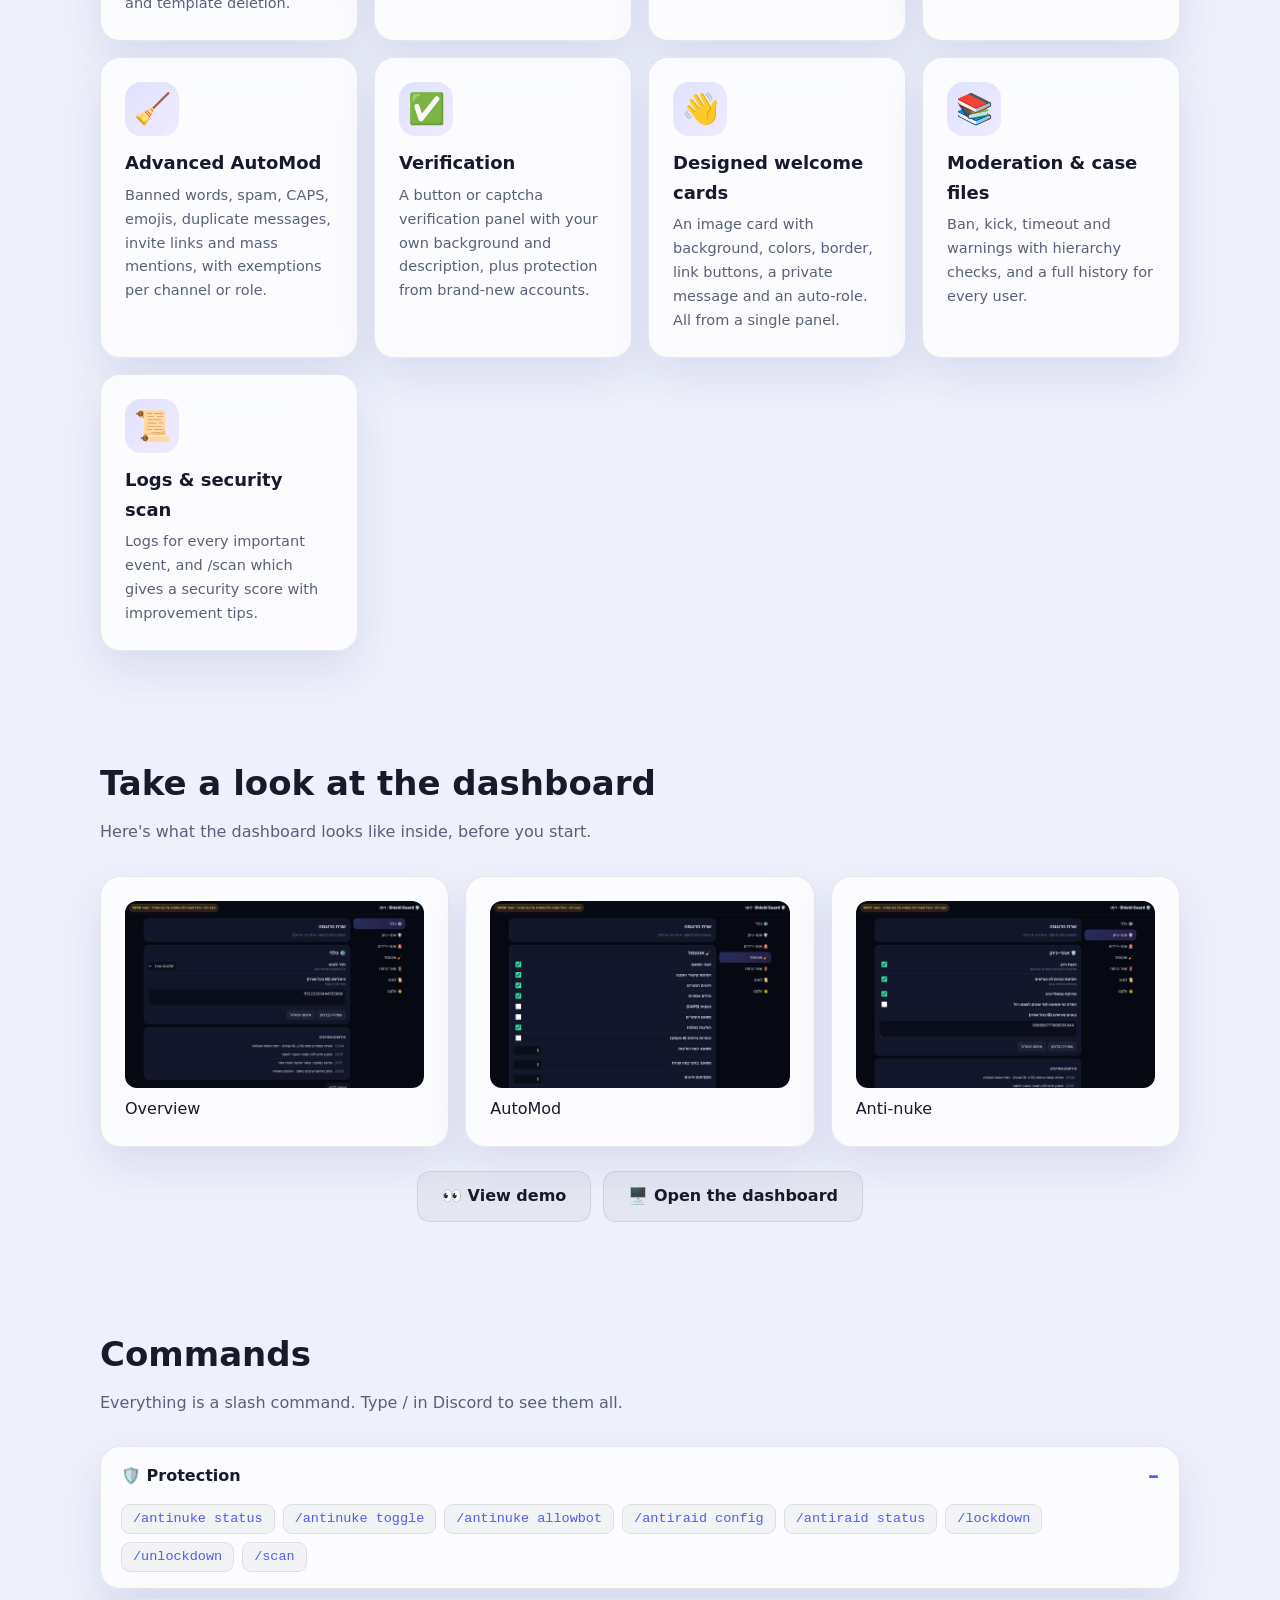
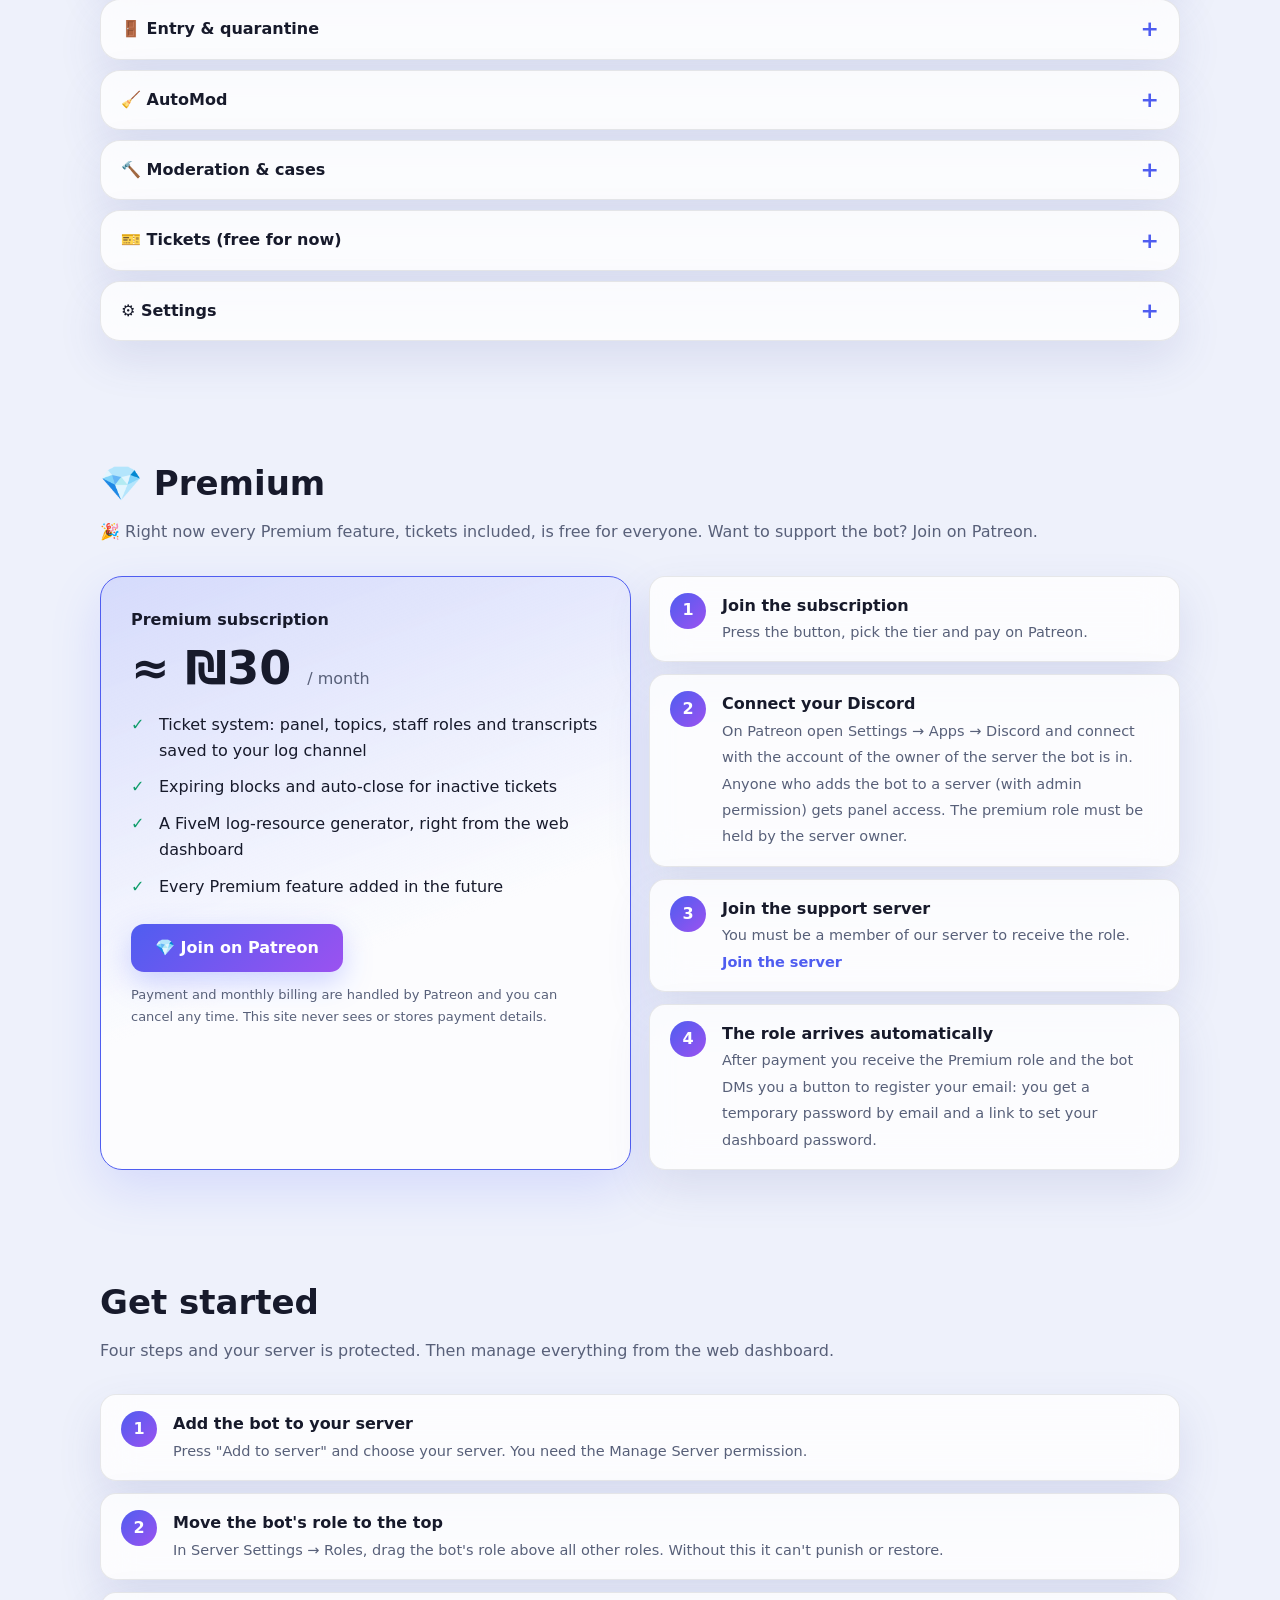
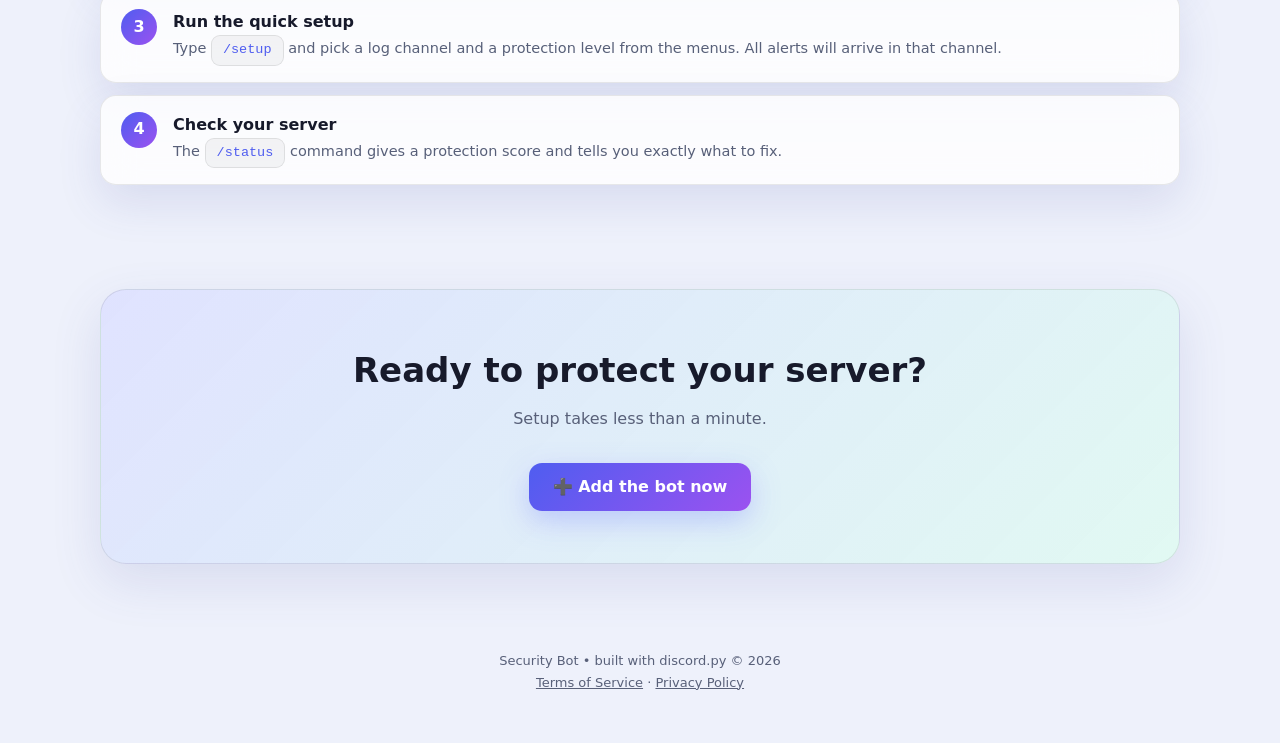
==== commit 79ba20c9: "SEO: canonical, Open Graph, JSON-LD and llms.txt Co-Authored-By: Claude Sonnet 5.5 <noreply@anthropi" ====
--- a/index.html
+++ b/index.html
@@ -10,6 +10,14 @@
 <title>Security Bot - בוט אבטחה לדיסקורד</title>
 <meta name="description" content="בוט אבטחה מלא לדיסקורד: אנטי-ניוק, אנטי-ריידים, שער כניסה, הסגר, אוטומוד, אימות, וולקם ומודרציה.">
 <link rel="preconnect" href="https://fonts.googleapis.com"><link rel="preconnect" href="https://fonts.gstatic.com" crossorigin>
+<link rel="canonical" href="https://security-bot-site.vercel.app/">
+<meta property="og:type" content="website">
+<meta property="og:title" content="Security Bot - בוט אבטחה לדיסקורד">
+<meta property="og:description" content="בוט אבטחה מלא לדיסקורד: אנטי-ניוק, אנטי-ריידים, שער כניסה, הסגר, אוטומוד, אימות, וולקם ומודרציה.">
+<meta property="og:url" content="https://security-bot-site.vercel.app/">
+<meta property="og:image" content="https://security-bot-site.vercel.app/img/security-bot.gif">
+<meta name="twitter:card" content="summary_large_image">
+<script type="application/ld+json">{"@context": "https://schema.org", "@type": "SoftwareApplication", "name": "Security Bot", "url": "https://security-bot-site.vercel.app/", "description": "בוט אבטחה מלא לדיסקורד: אנטי-ניוק, אנטי-ריידים, שער כניסה, הסגר, אוטומוד, אימות, וולקם ומודרציה.", "applicationCategory": "SecurityApplication", "operatingSystem": "Web", "inLanguage": "he", "author": {"@type": "Person", "name": "Aharon the gamer"}, "publisher": {"@type": "Organization", "name": "Shield Guard", "url": "https://shield-guard-ac.vercel.app/", "logo": "https://shield-guard-ac.vercel.app/logo.png", "sameAs": ["https://discord.gg/YjHkkwr5dD"], "founder": {"@type": "Person", "name": "Aharon the gamer"}}}</script>
 <link href="https://fonts.googleapis.com/css2?family=Heebo:wght@400;600;800&display=swap" rel="stylesheet">
 <style>
 :root{--bg:#070912;--glass:#12162acc;--card:#12162aaa;--g2:#ffffff0d;--line:#ffffff1a;--text:#eef0fb;--muted:#9aa2bf;--accent:#6c7bff;--accent2:#b06cff;--ok:#35e0a1;--shadow:#0006;--aur:.33;--navbg:#0b0e1ccc}
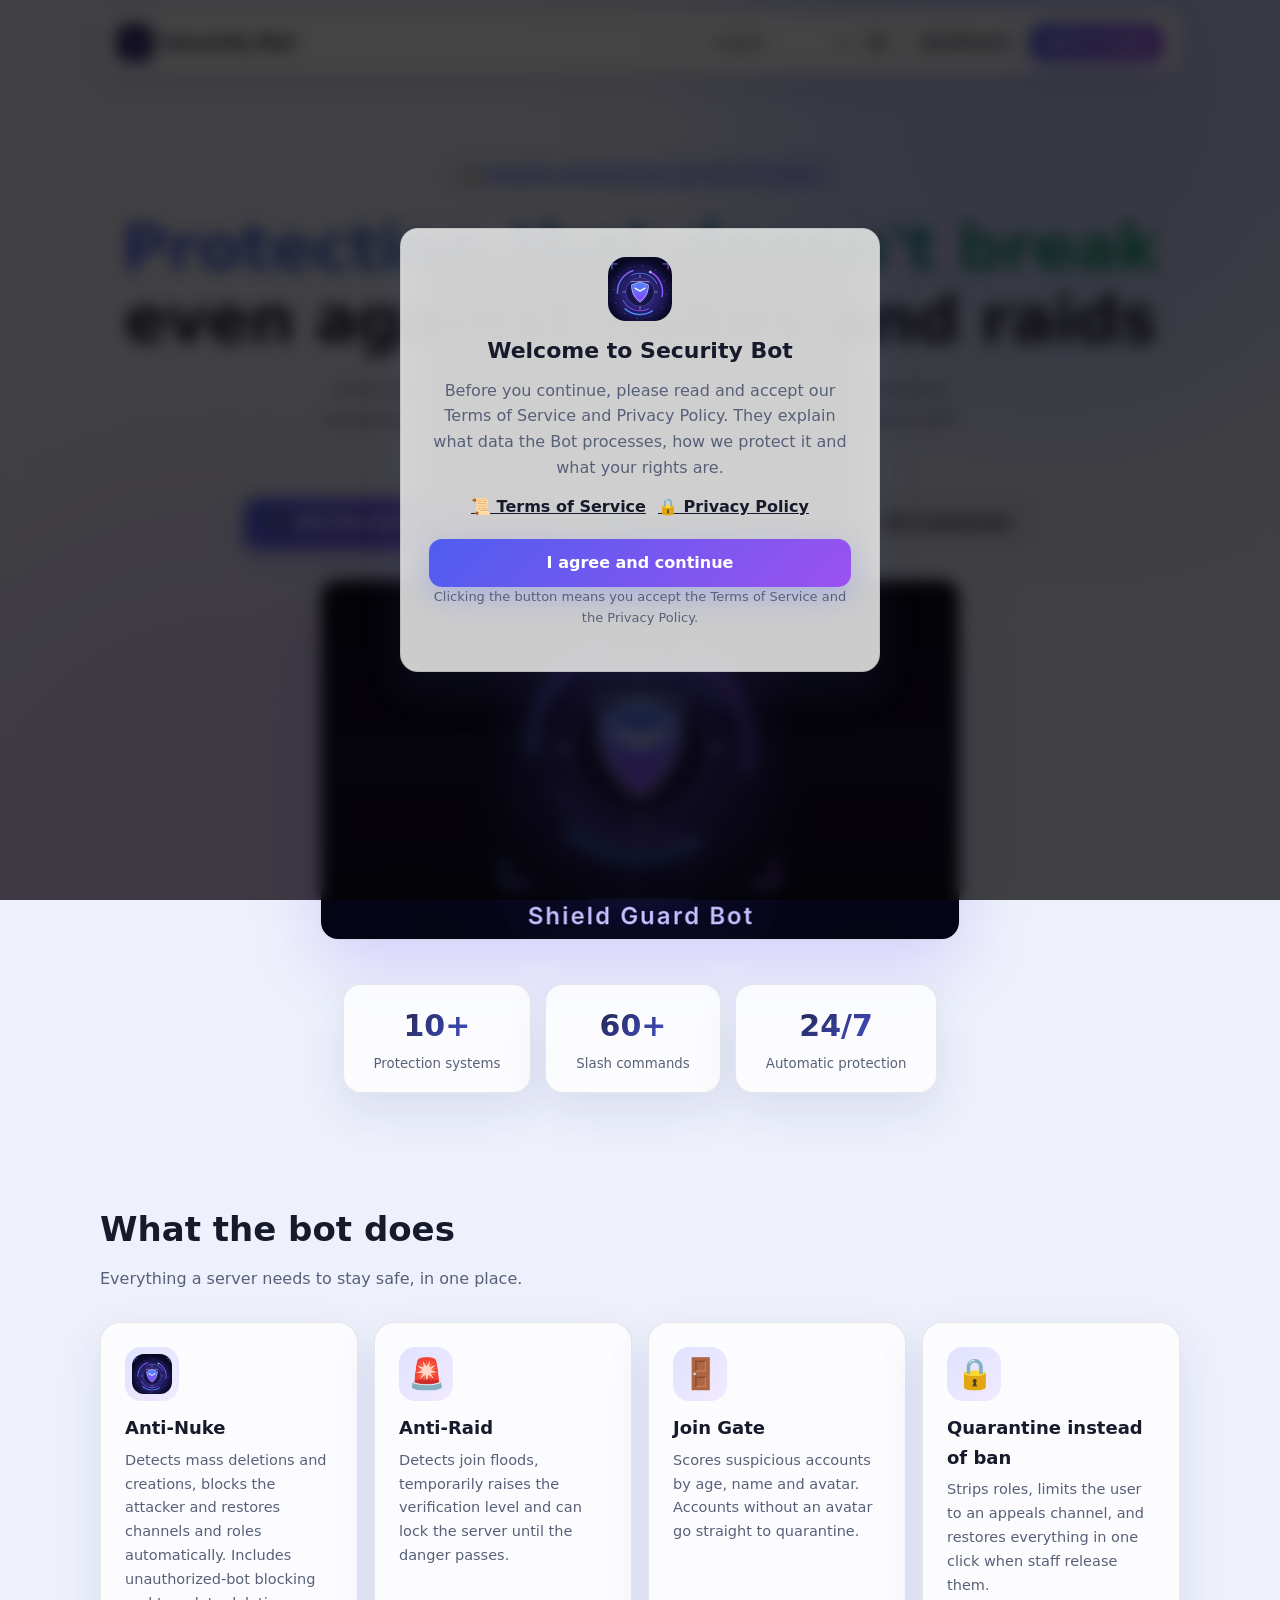
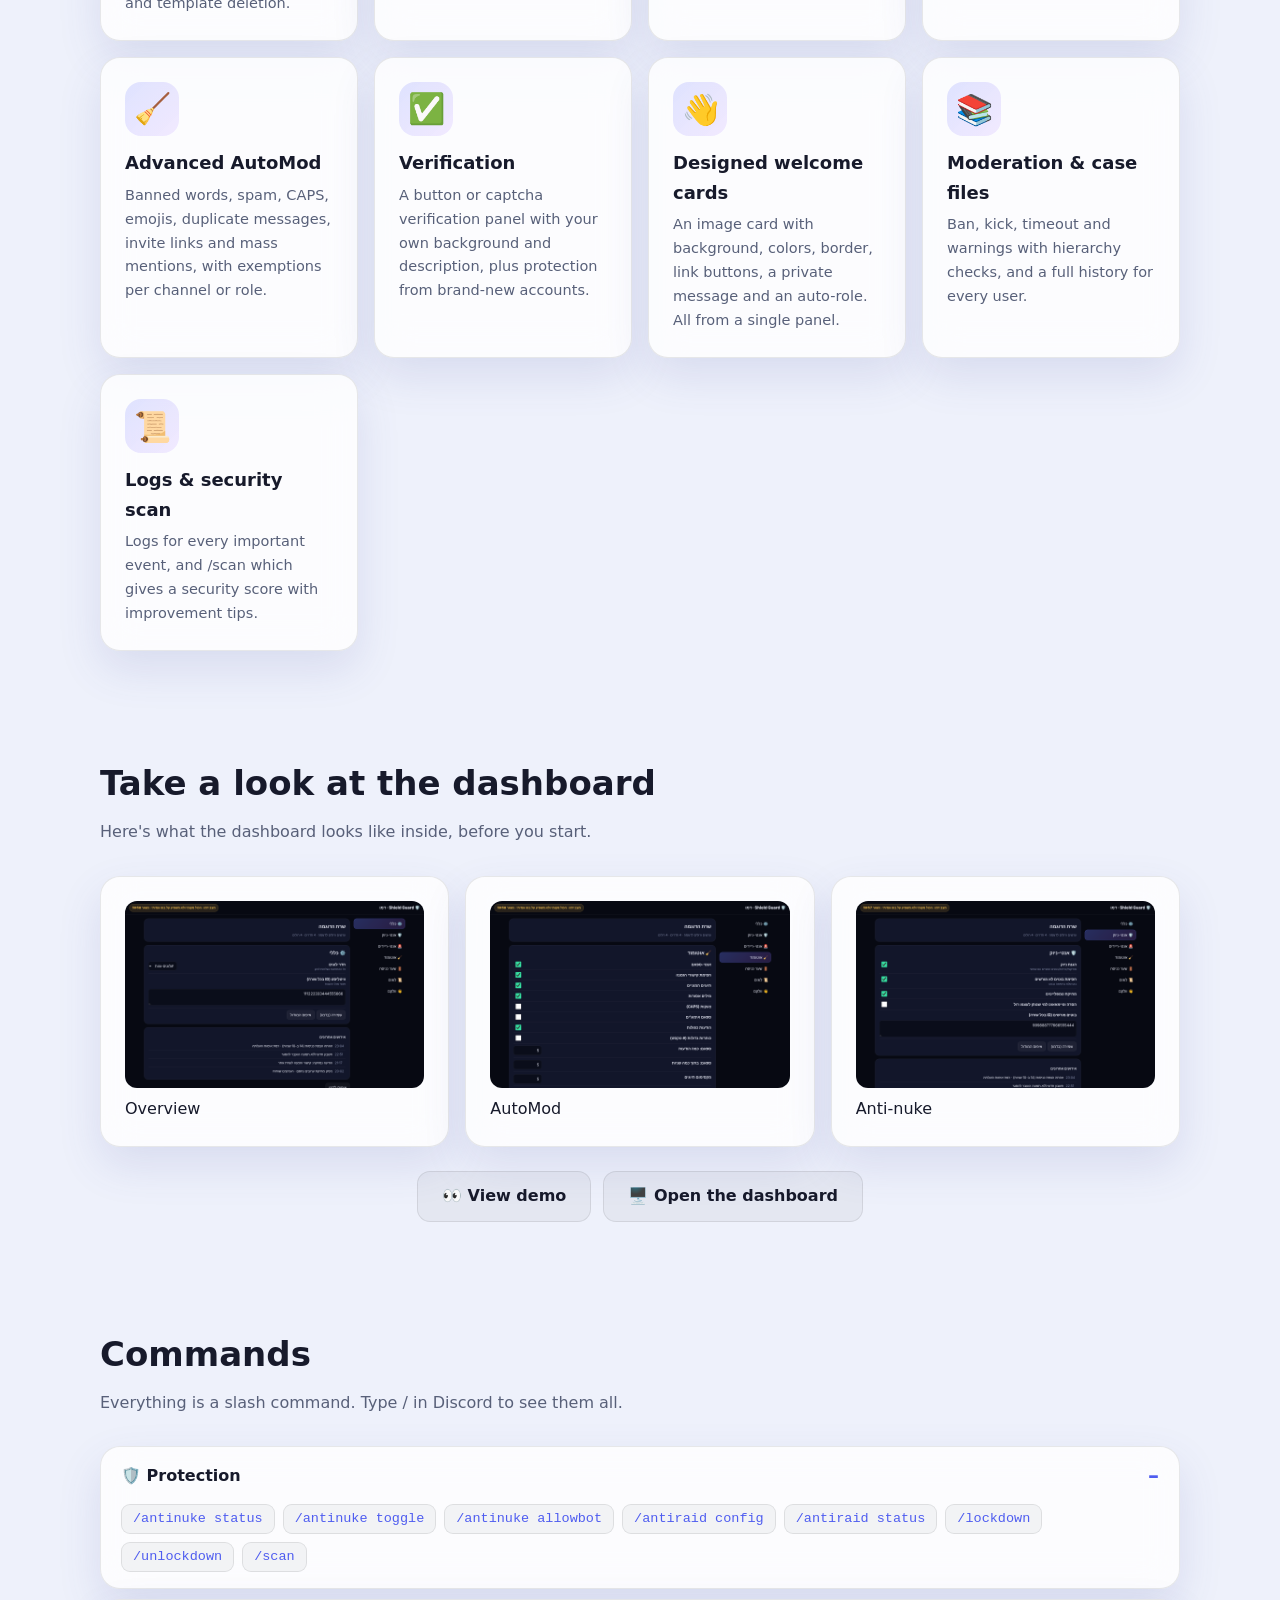
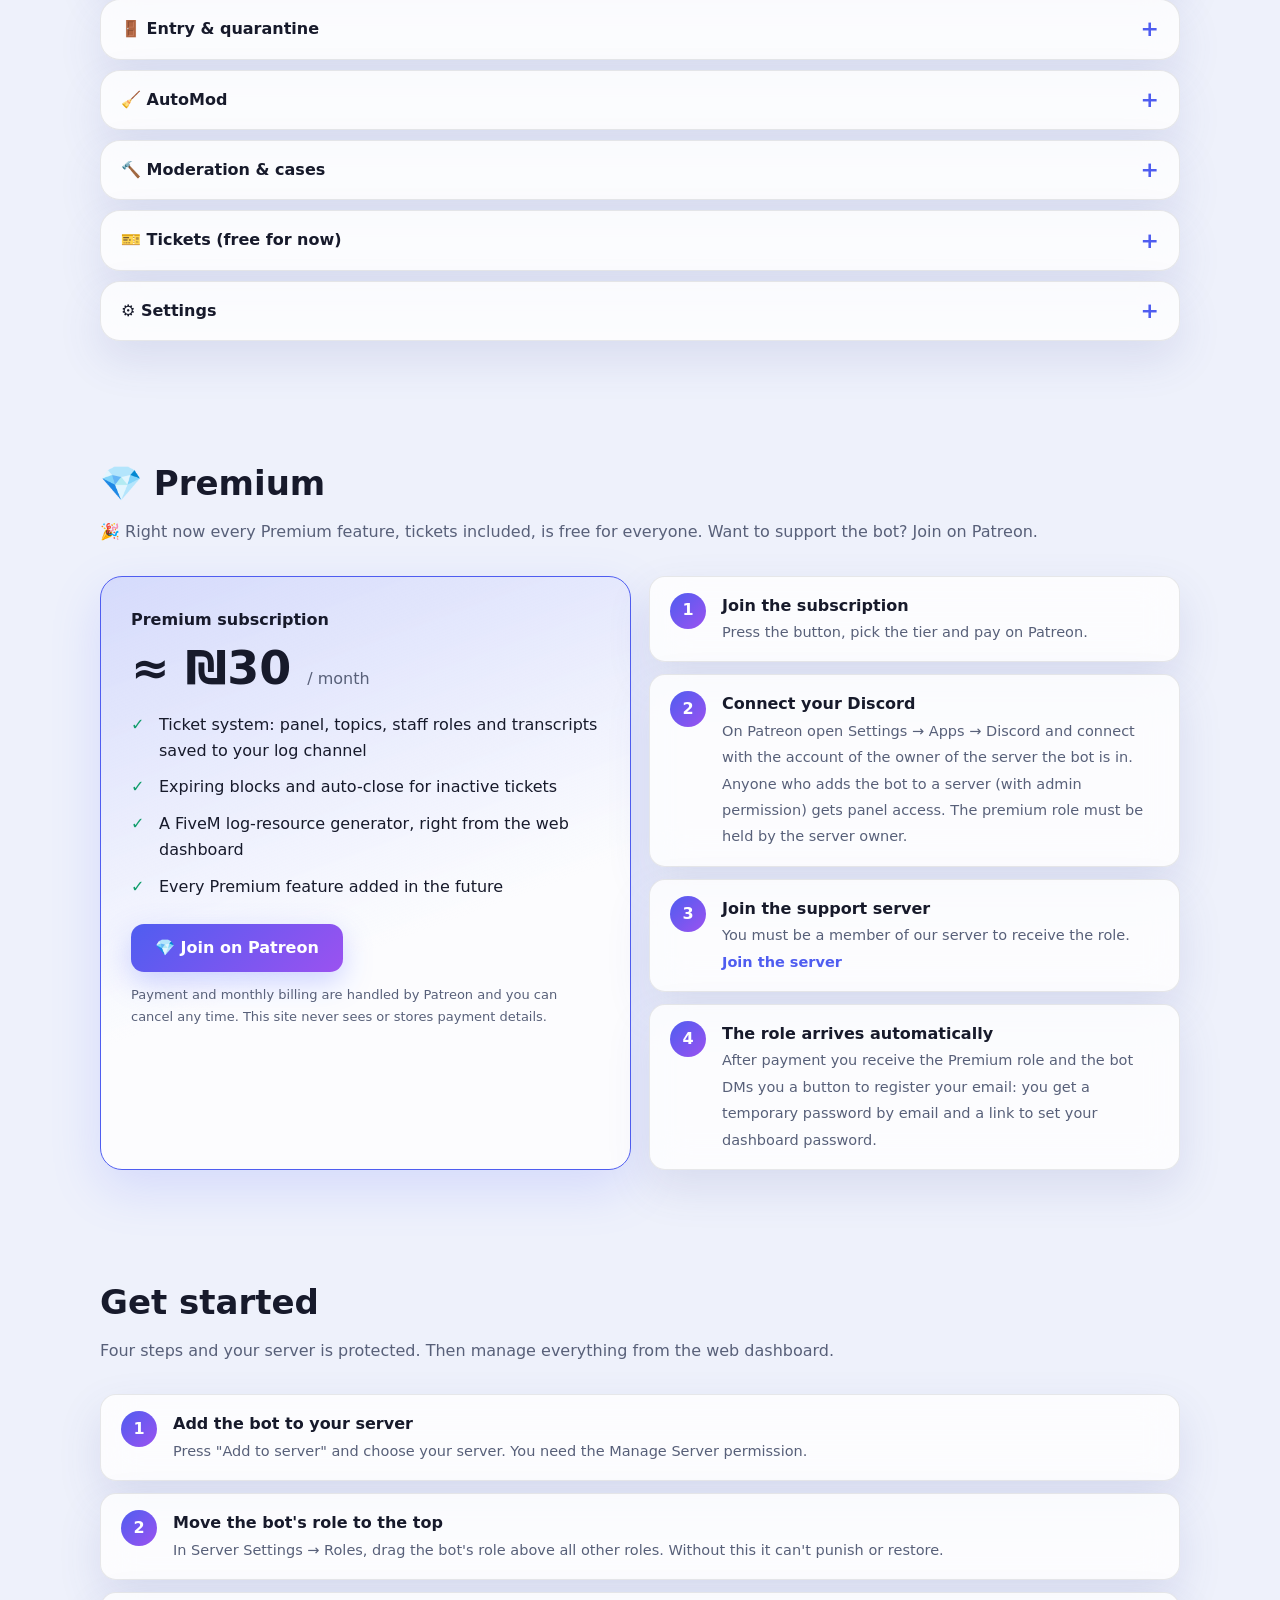
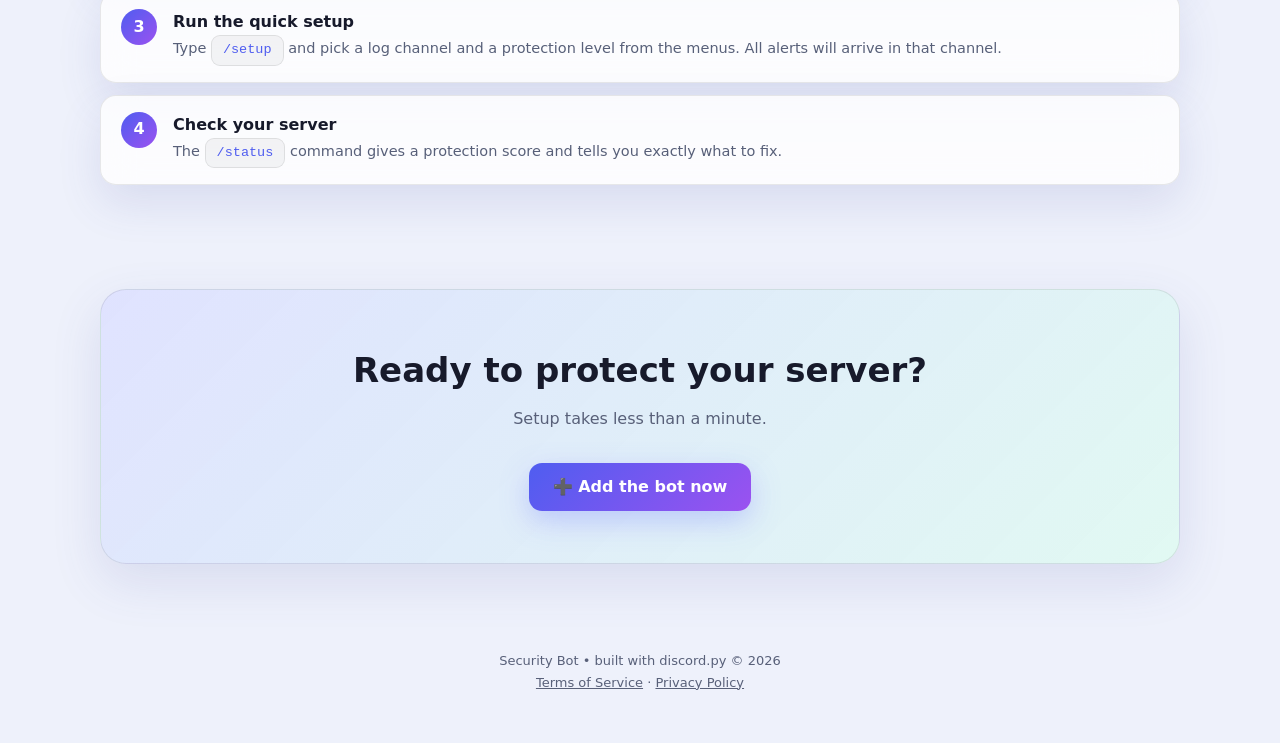
==== commit 0c836b25: "Add GitHub overview repo to JSON-LD sameAs Co-Authored-By: Claude Sonnet 5.5 <noreply@anthropic.com>" ====
--- a/index.html
+++ b/index.html
@@ -17,7 +17,7 @@
 <meta property="og:url" content="https://security-bot-site.vercel.app/">
 <meta property="og:image" content="https://security-bot-site.vercel.app/img/security-bot.gif">
 <meta name="twitter:card" content="summary_large_image">
-<script type="application/ld+json">{"@context": "https://schema.org", "@type": "SoftwareApplication", "name": "Security Bot", "url": "https://security-bot-site.vercel.app/", "description": "בוט אבטחה מלא לדיסקורד: אנטי-ניוק, אנטי-ריידים, שער כניסה, הסגר, אוטומוד, אימות, וולקם ומודרציה.", "applicationCategory": "SecurityApplication", "operatingSystem": "Web", "inLanguage": "he", "author": {"@type": "Person", "name": "Aharon the gamer"}, "publisher": {"@type": "Organization", "name": "Shield Guard", "url": "https://shield-guard-ac.vercel.app/", "logo": "https://shield-guard-ac.vercel.app/logo.png", "sameAs": ["https://discord.gg/YjHkkwr5dD"], "founder": {"@type": "Person", "name": "Aharon the gamer"}}}</script>
+<script type="application/ld+json">{"@context": "https://schema.org", "@type": "SoftwareApplication", "name": "Security Bot", "url": "https://security-bot-site.vercel.app/", "description": "בוט אבטחה מלא לדיסקורד: אנטי-ניוק, אנטי-ריידים, שער כניסה, הסגר, אוטומוד, אימות, וולקם ומודרציה.", "applicationCategory": "SecurityApplication", "operatingSystem": "Web", "inLanguage": "he", "author": {"@type": "Person", "name": "Aharon the gamer"}, "publisher": {"@type": "Organization", "name": "Shield Guard", "url": "https://shield-guard-ac.vercel.app/", "logo": "https://shield-guard-ac.vercel.app/logo.png", "sameAs": ["https://discord.gg/YjHkkwr5dD", "https://github.com/aharonthegamer4-png/Shield-Guard"], "founder": {"@type": "Person", "name": "Aharon the gamer"}}}</script>
 <link href="https://fonts.googleapis.com/css2?family=Heebo:wght@400;600;800&display=swap" rel="stylesheet">
 <style>
 :root{--bg:#070912;--glass:#12162acc;--card:#12162aaa;--g2:#ffffff0d;--line:#ffffff1a;--text:#eef0fb;--muted:#9aa2bf;--accent:#6c7bff;--accent2:#b06cff;--ok:#35e0a1;--shadow:#0006;--aur:.33;--navbg:#0b0e1ccc}
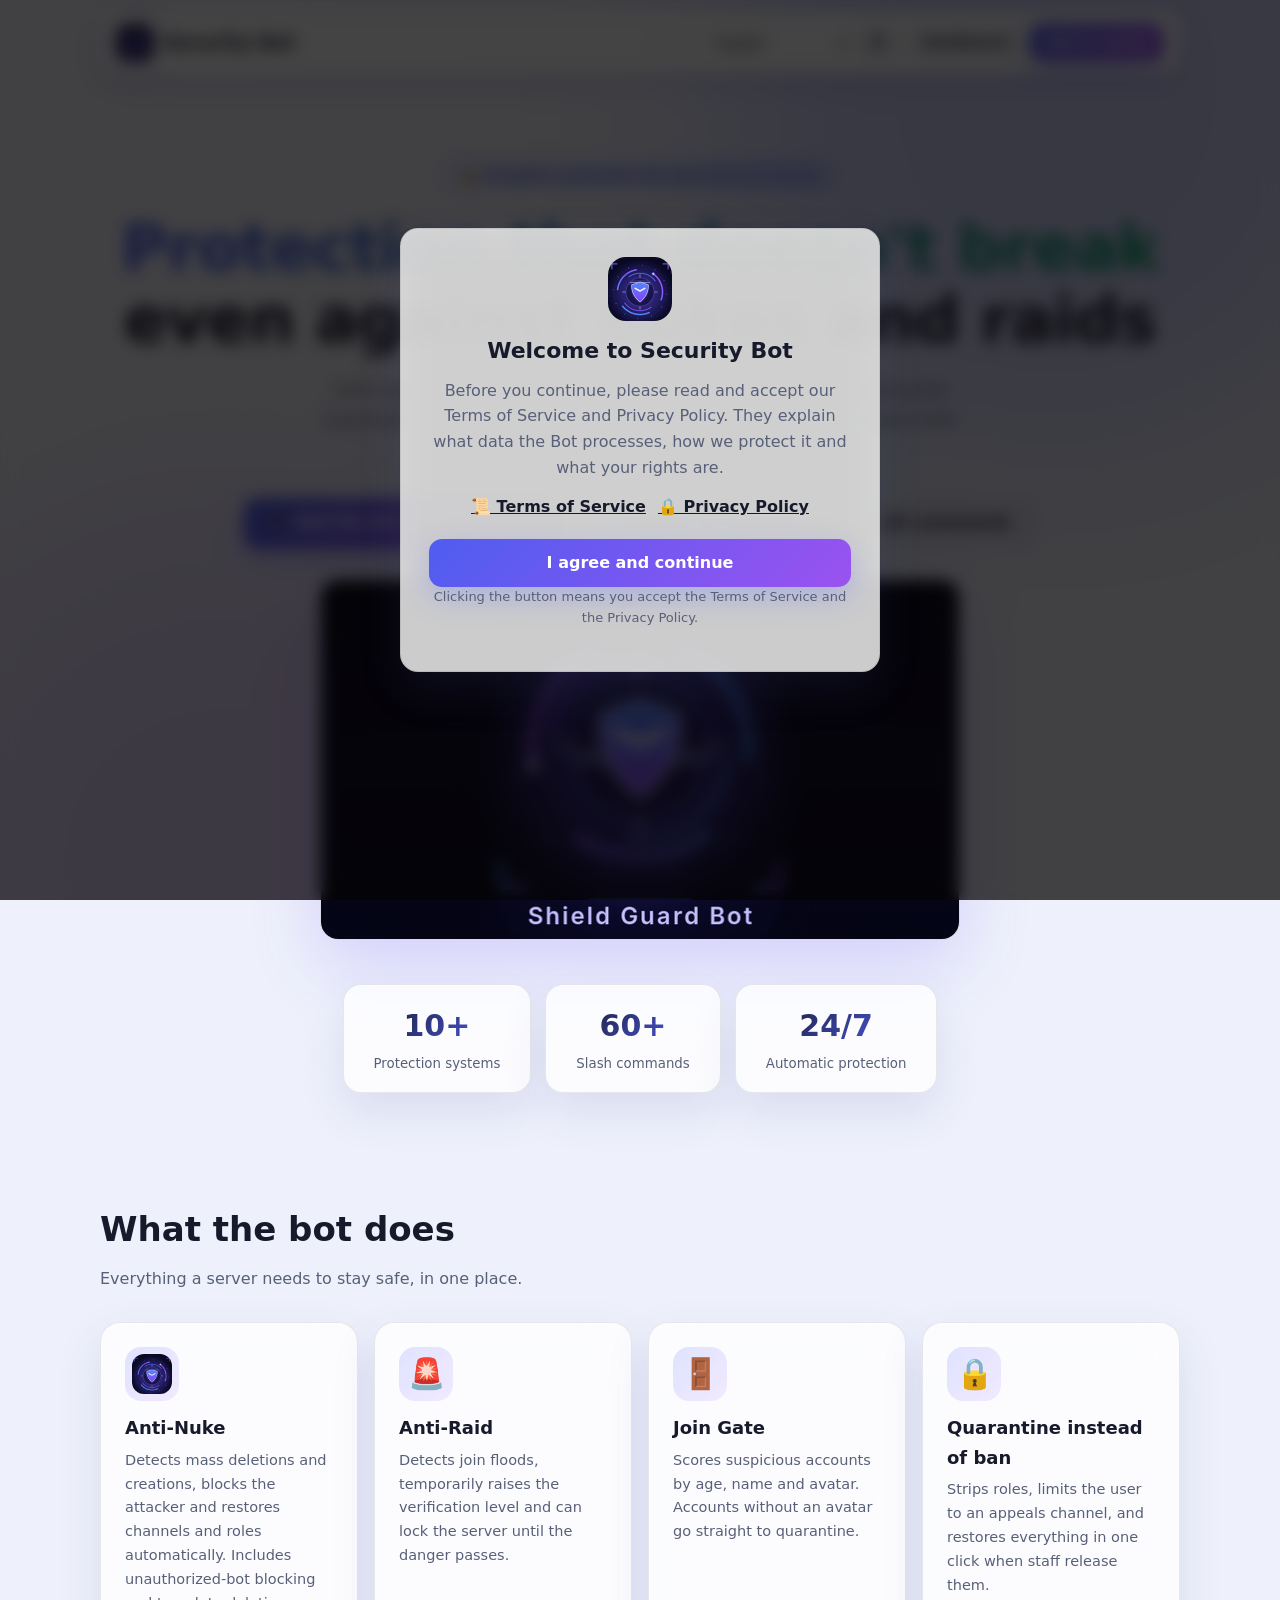
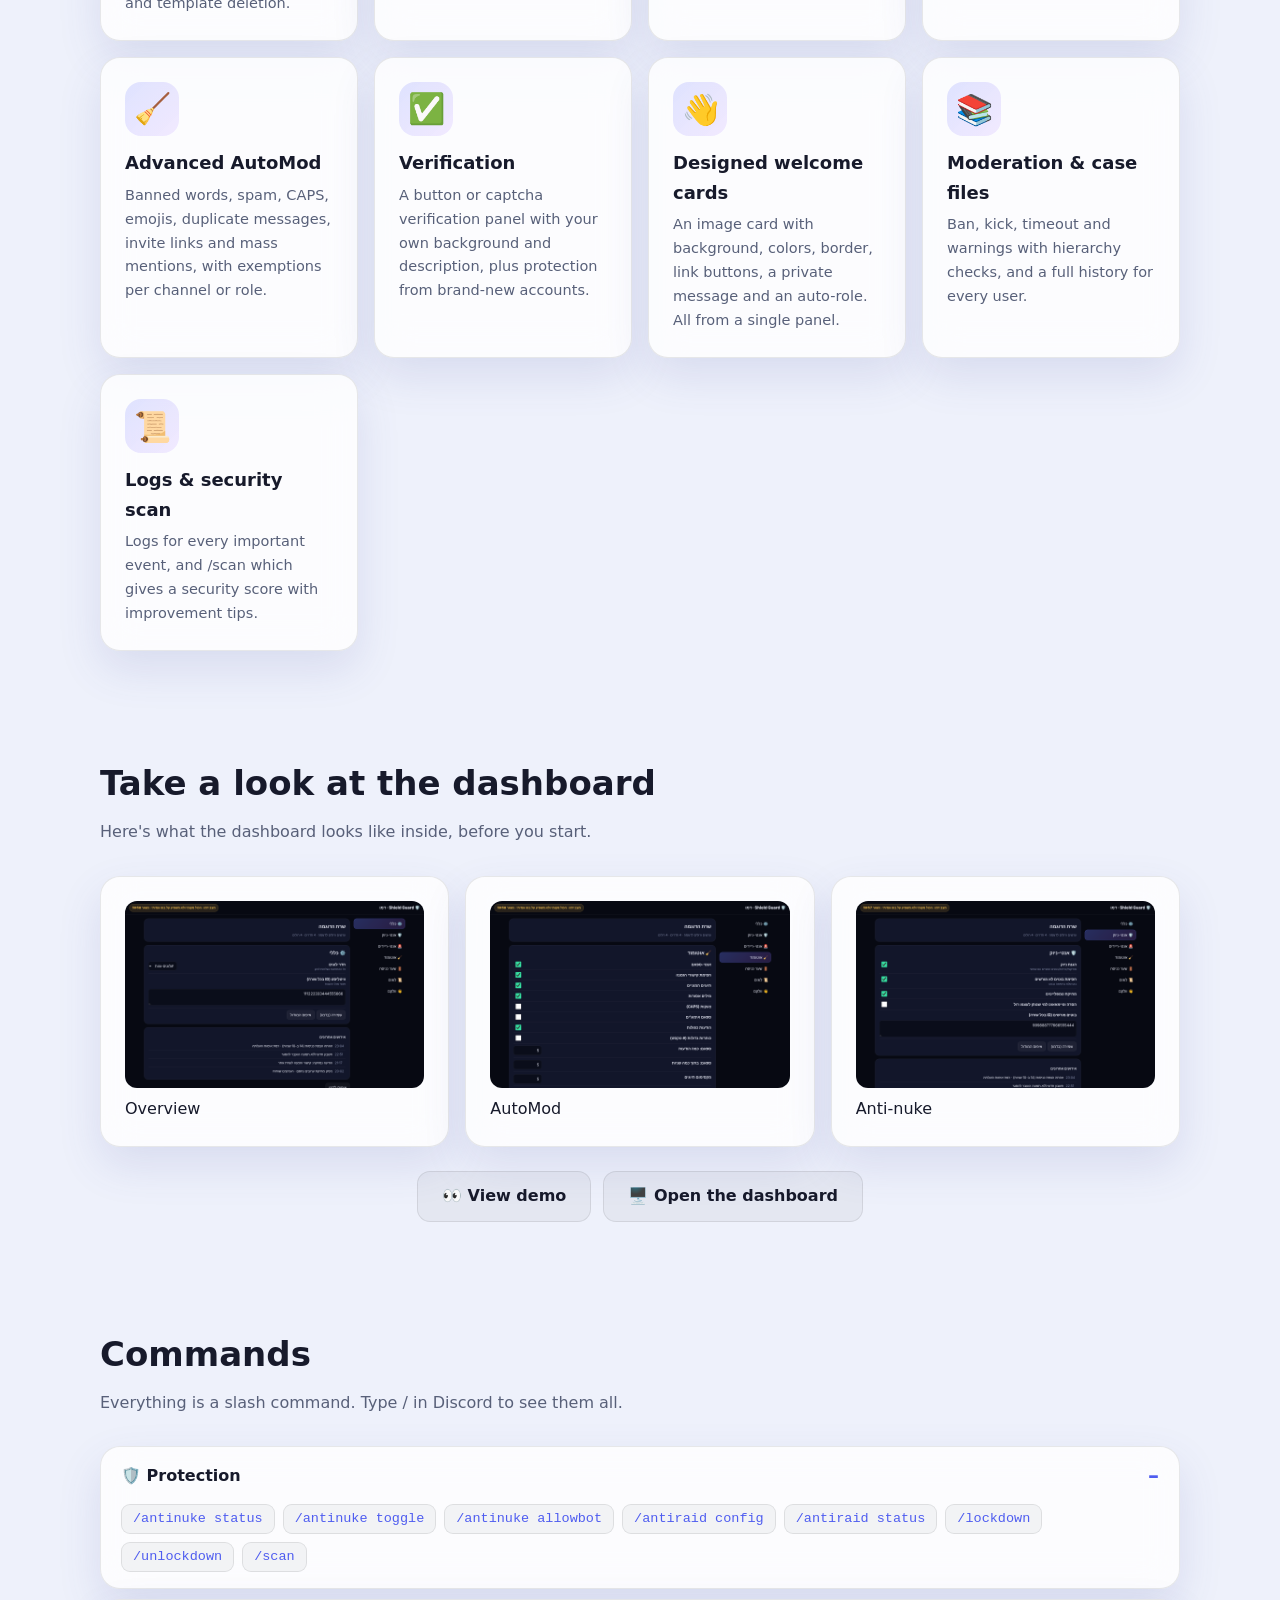
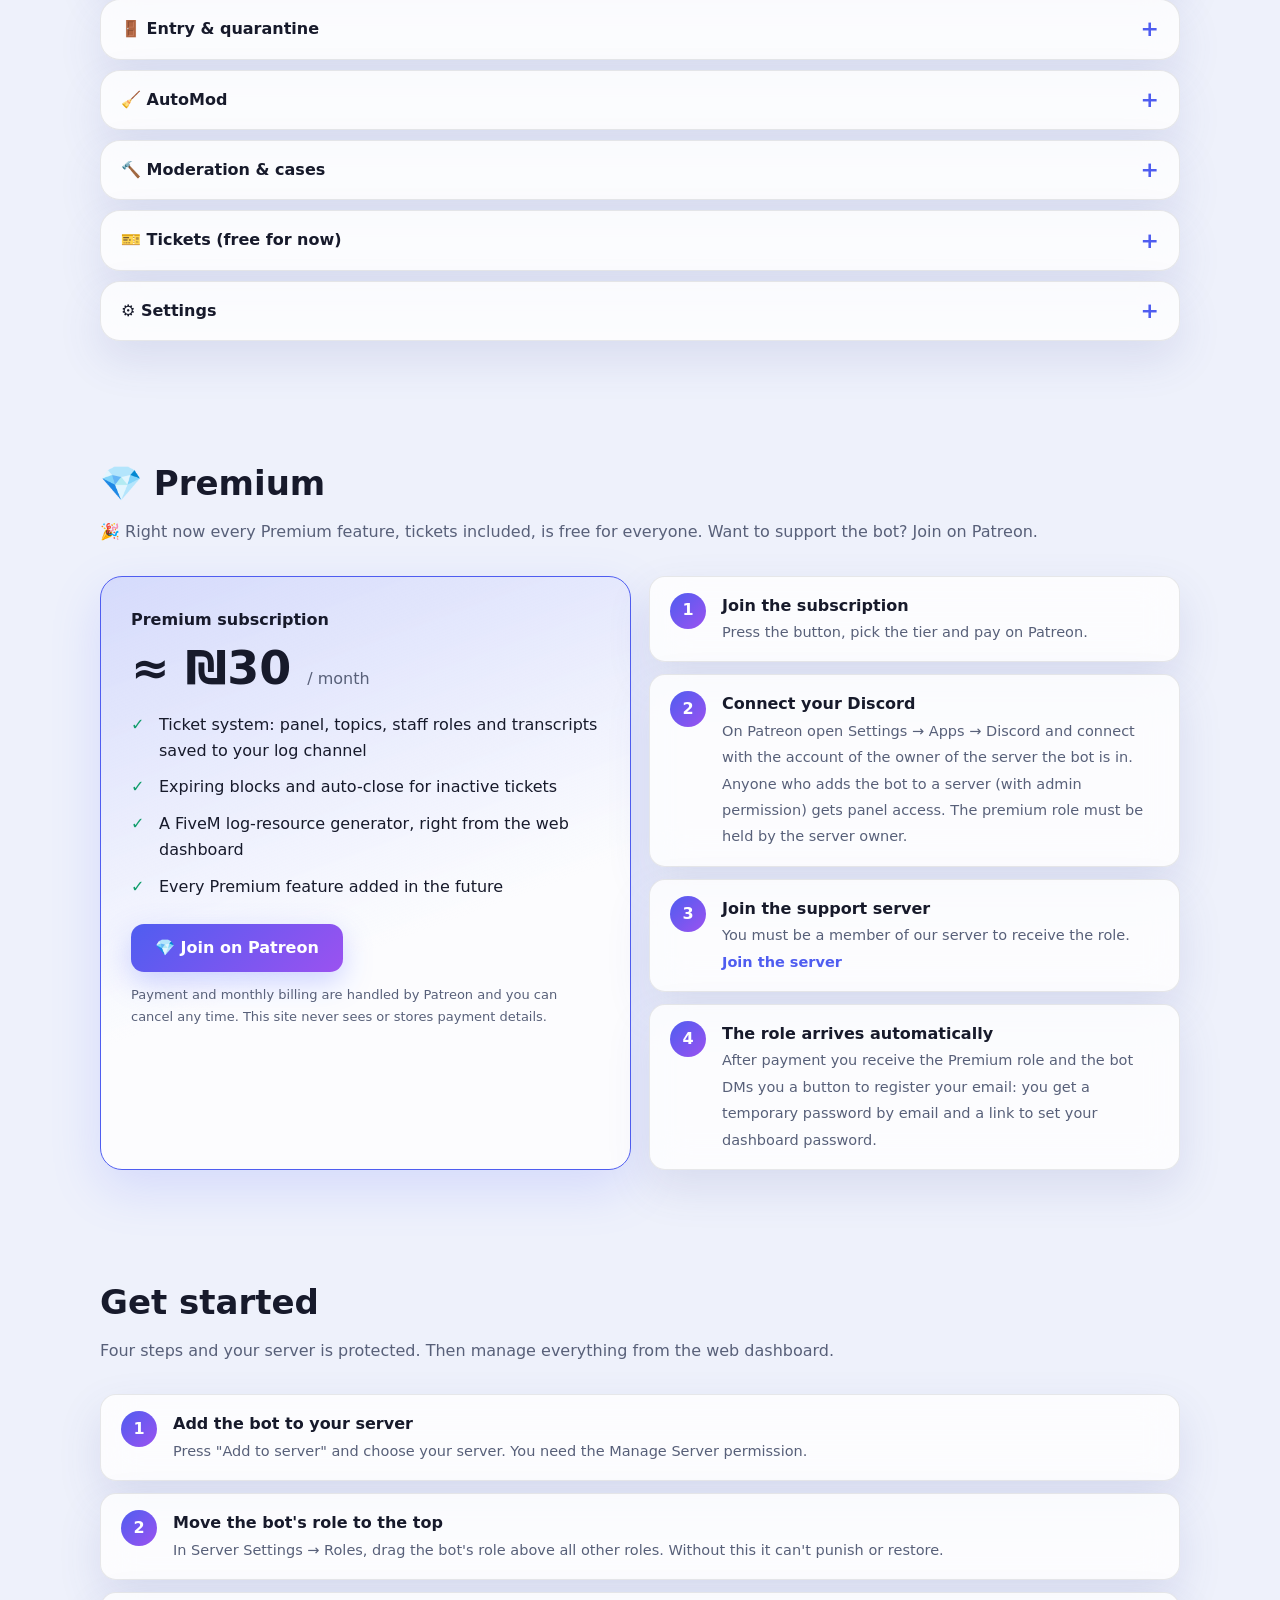
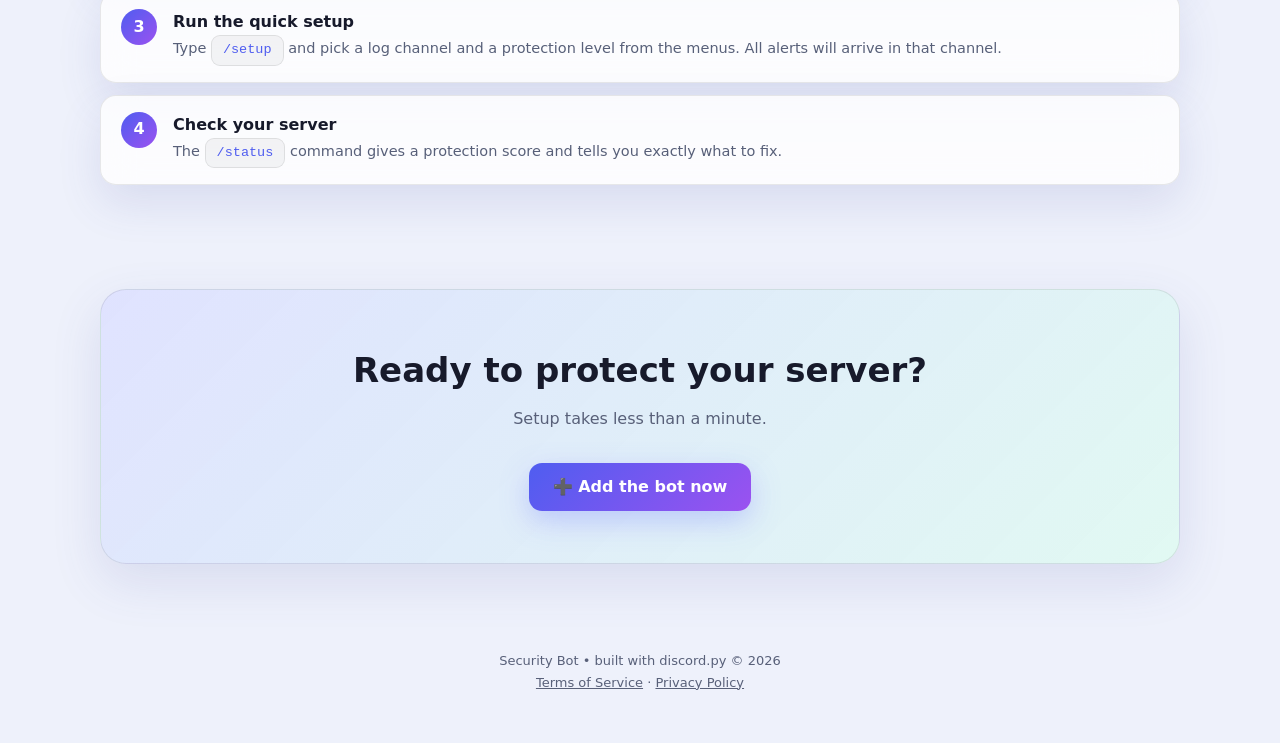
==== commit 11100986: "Show live servers and bans counters from the bot API Co-Authored-By: Claude Sonnet 5.5 <noreply@anth" ====
--- a/index.html
+++ b/index.html
@@ -2,7 +2,7 @@
 <html lang="he" dir="rtl">
 <head>
 <meta charset="utf-8">
-<meta http-equiv="Content-Security-Policy" content="default-src 'none'; script-src 'self'; style-src 'self' 'unsafe-inline' https://fonts.googleapis.com; font-src https://fonts.gstatic.com; img-src 'self' data: https:; connect-src 'none'; base-uri 'none'; form-action 'none'; object-src 'none'">
+<meta http-equiv="Content-Security-Policy" content="default-src 'none'; script-src 'self'; style-src 'self' 'unsafe-inline' https://fonts.googleapis.com; font-src https://fonts.gstatic.com; img-src 'self' data: https:; connect-src https://security-bot-production-2c03.up.railway.app; base-uri 'none'; form-action 'none'; object-src 'none'">
 <meta name="referrer" content="strict-origin-when-cross-origin">
 <link rel="icon" type="image/png" href="/img/favicon.png"><link rel="apple-touch-icon" href="/img/security-bot-logo.gif">
 <meta name="viewport" content="width=device-width, initial-scale=1">
@@ -138,6 +138,8 @@
       <div class="stat glass"><b>10+</b><small data-i="st1"></small></div>
       <div class="stat glass"><b>60+</b><small data-i="st2"></small></div>
       <div class="stat glass"><b>24/7</b><small data-i="st3"></small></div>
+      <div class="stat glass" id="live-servers" hidden><b>0</b><small></small></div>
+      <div class="stat glass" id="live-bans" hidden><b>0</b><small></small></div>
     </div>
   </header>
 
@@ -242,5 +244,6 @@
   </div>
 </div>
 <script src="app.js" defer></script>
+<script src="stats.js" defer></script>
 </body>
 </html>
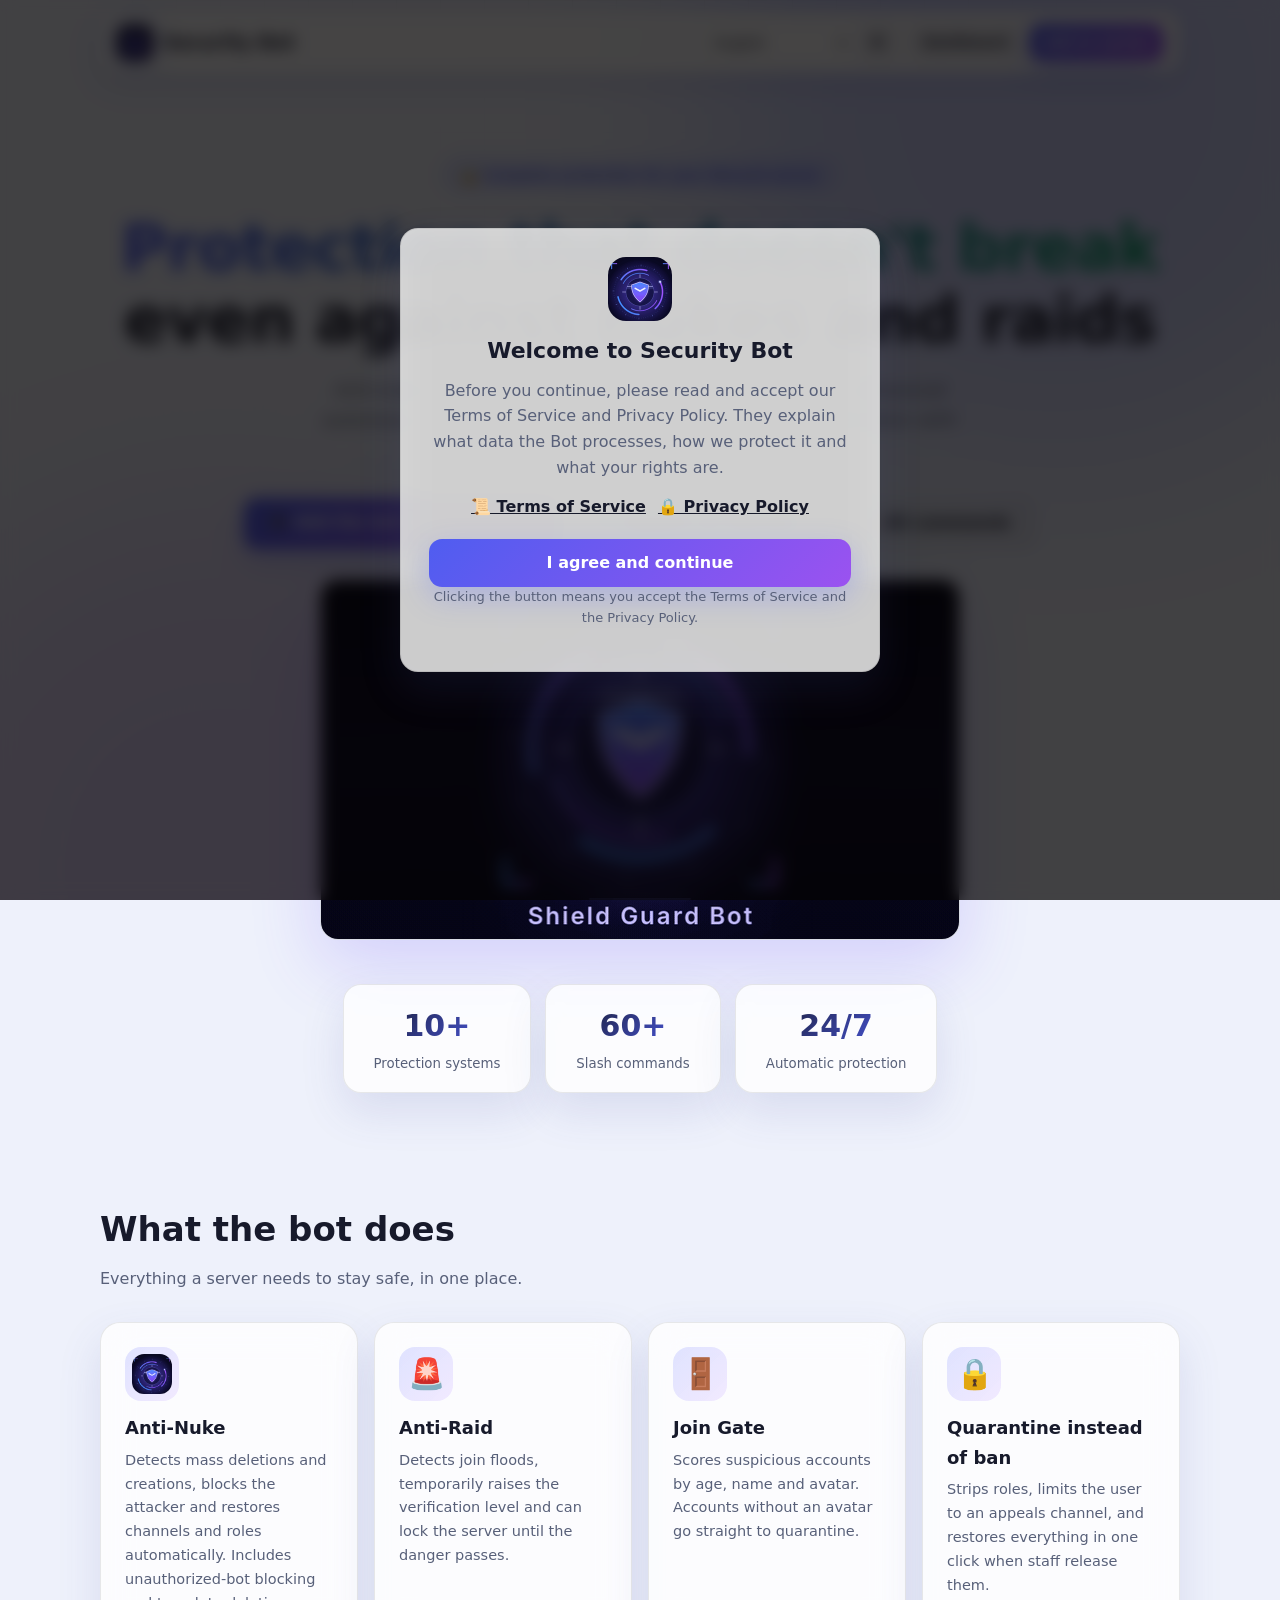
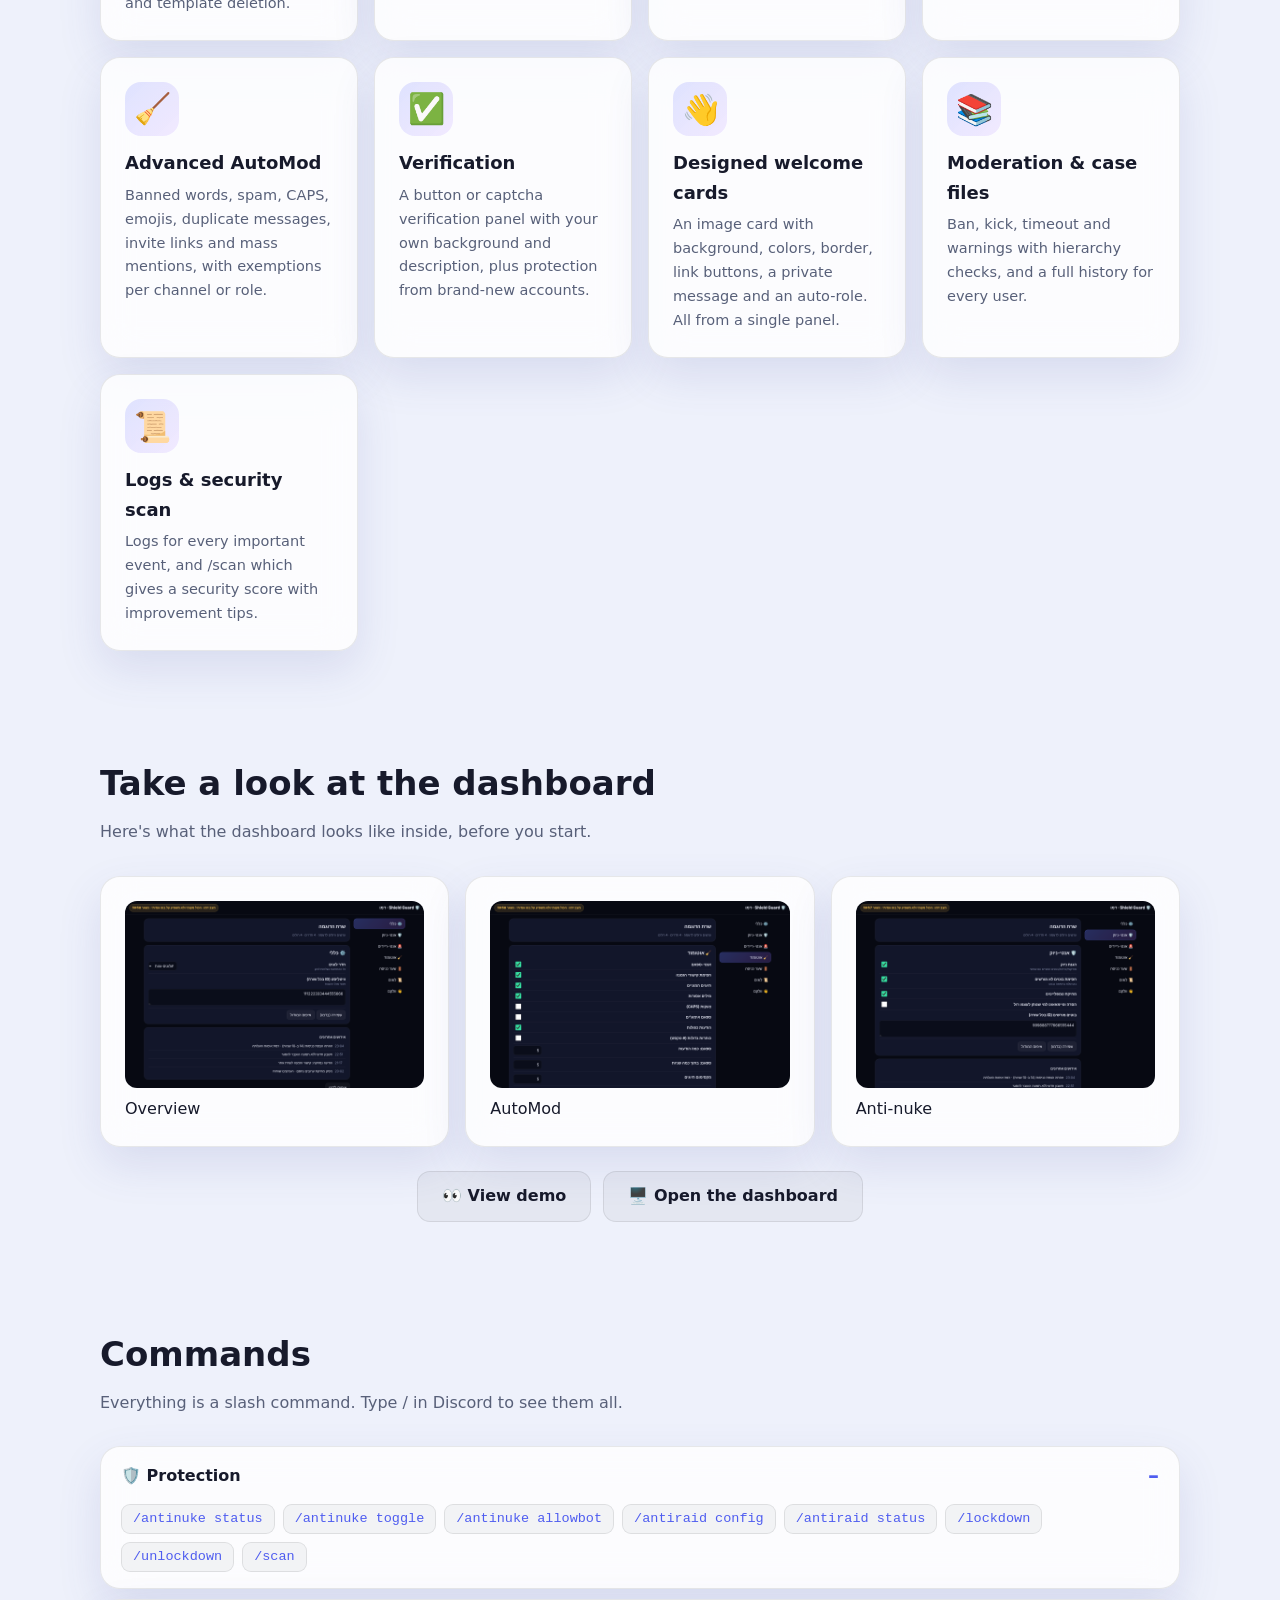
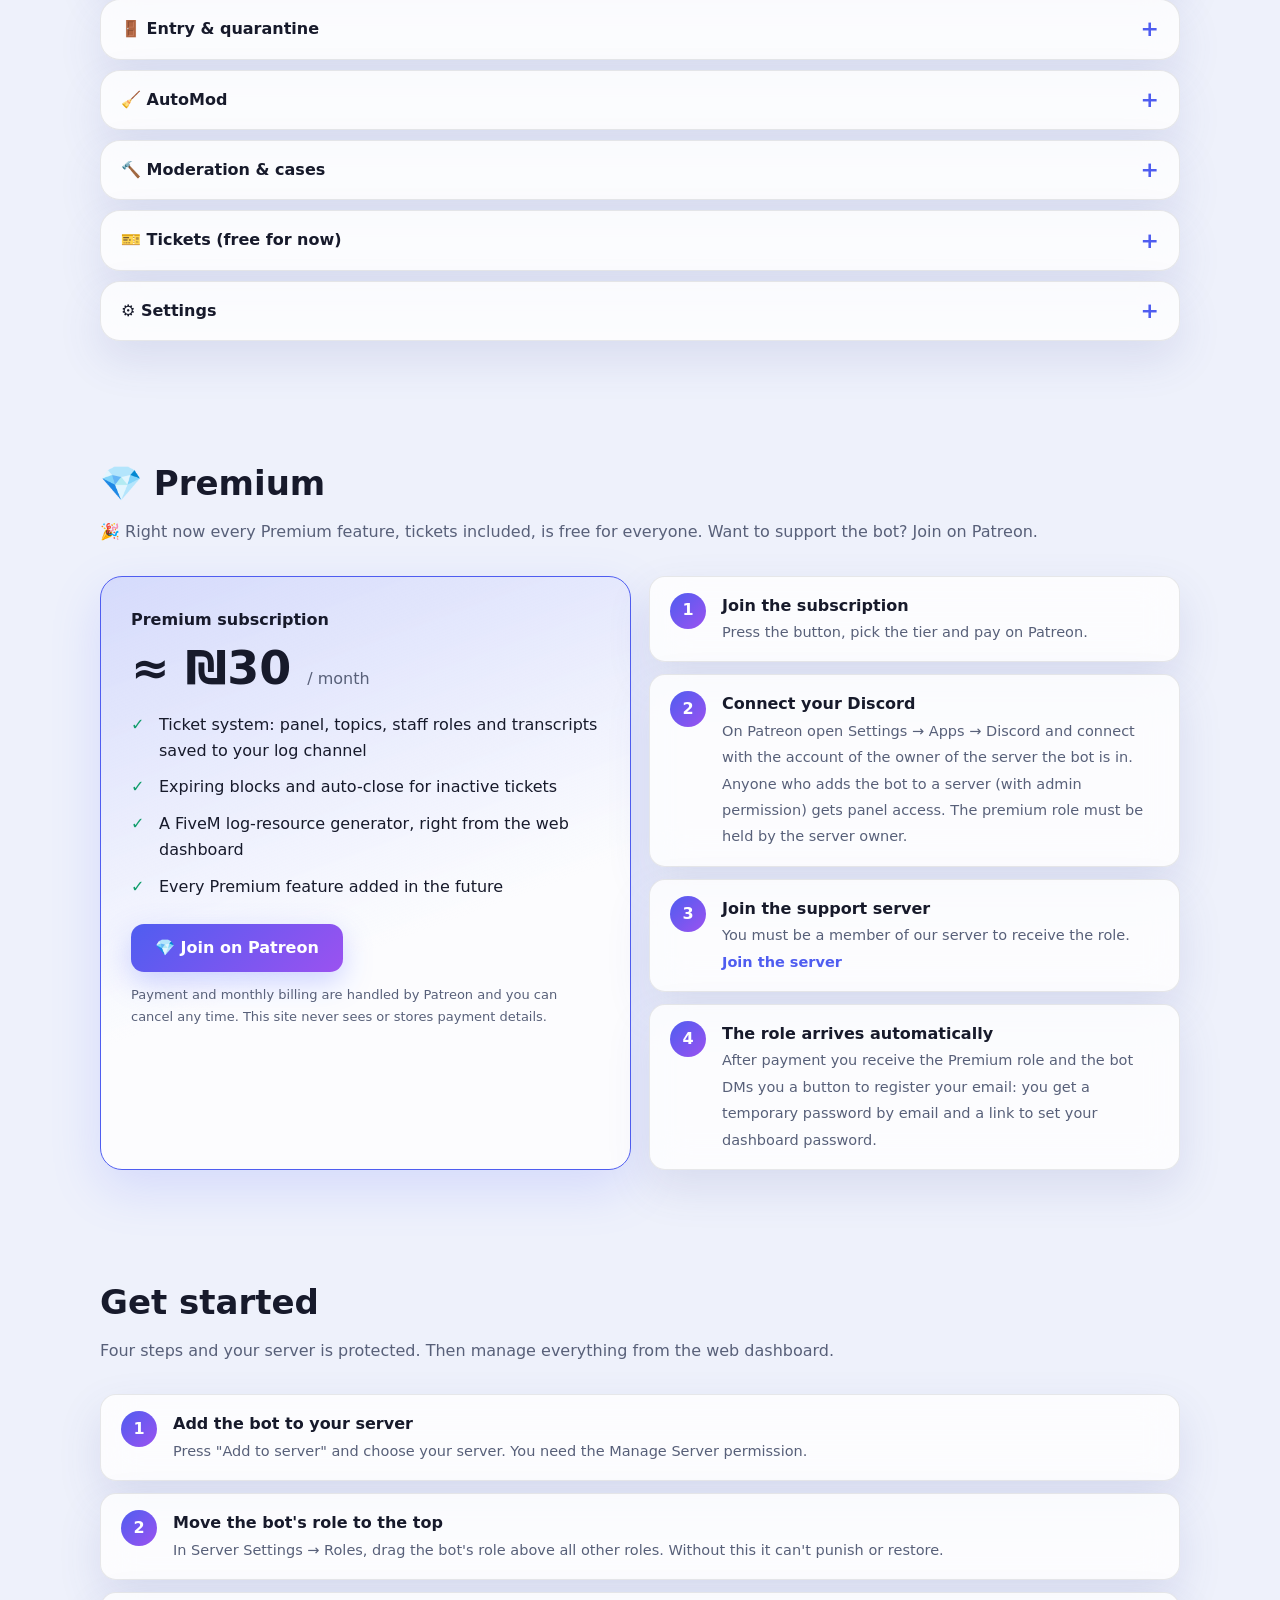
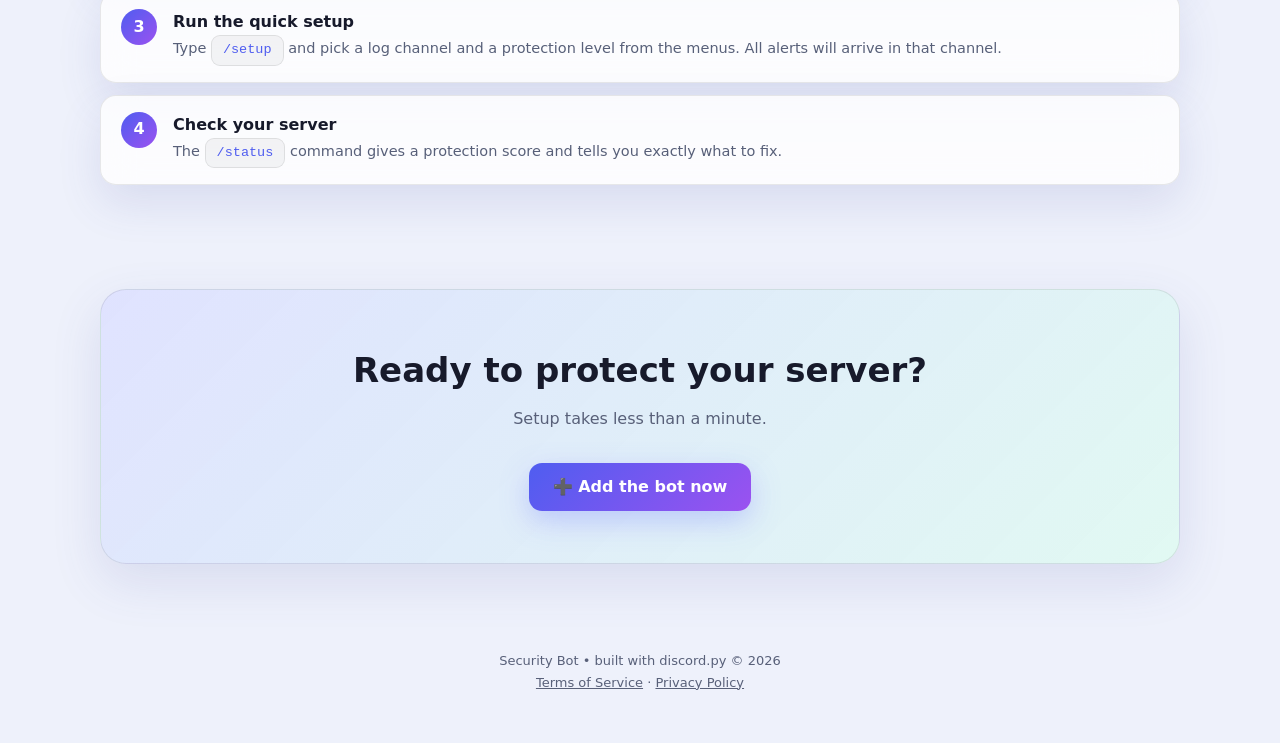
==== commit 44ed2d9c: "Prerender default-language text into static HTML for SEO/AI crawlers Fills all data-i/data-h element" ====
--- a/index.html
+++ b/index.html
@@ -112,134 +112,134 @@
   <div class="navin">
     <a class="logo" href="#top"><i><img src="/img/security-bot-logo.gif" alt="" width="36" height="36"></i><span>Security Bot</span></a>
     <nav class="links" aria-label="Main">
-      <a href="#features" data-i="nFeat"></a><a href="#preview" data-i="nPrev"></a><a href="#commands" data-i="nCmd"></a><a href="#premium" data-i="nPrem"></a><a href="#start" data-i="nStart"></a>
+      <a href="#features" data-i="nFeat">יכולות</a><a href="#preview" data-i="nPrev">הצצה לפאנל</a><a href="#commands" data-i="nCmd">פקודות</a><a href="#premium" data-i="nPrem">פרימיום</a><a href="#start" data-i="nStart">איך מתחילים</a>
     </nav>
     <div class="acts">
       <select class="sm lang-sel" id="bl" aria-label="Language"><option value="he">עברית</option><option value="en">English</option><option value="ru">Русский</option><option value="es">Español</option><option value="fr">Français</option><option value="de">Deutsch</option><option value="pt">Português</option><option value="tr">Türkçe</option><option value="it">Italiano</option><option value="pl">Polski</option><option value="uk">Українська</option><option value="id">Bahasa Indonesia</option><option value="hi">हिन्दी</option></select>
       <button class="sm" id="bt" aria-label="Theme">🌓</button>
-      <a class="btn sm dash" href="#" data-panel data-i="nPanel"></a>
-      <a class="btn main sm" href="#" data-invite data-i="nAdd"></a>
+      <a class="btn sm dash" href="#" data-panel data-i="nPanel">פאנל ניהול</a>
+      <a class="btn main sm" href="#" data-invite data-i="nAdd">הוסף לשרת</a>
     </div>
   </div>
 </header>
 
 <div class="wrap" id="top">
   <header class="hero">
-    <span class="badge" data-i="badge"></span>
-    <h1><span data-i="h1a"></span><br><span style="background:none;-webkit-text-fill-color:currentColor;color:var(--text)" data-i="h1b"></span></h1>
-    <p data-i="heroP"></p>
+    <span class="badge" data-i="badge">🔒 הגנה מלאה לשרת הדיסקורד שלך</span>
+    <h1><span data-i="h1a">הגנה שלא נשברת</span><br><span style="background:none;-webkit-text-fill-color:currentColor;color:var(--text)" data-i="h1b">גם מול ניוק וריידים</span></h1>
+    <p data-i="heroP">אנטי-ניוק עם שחזור אוטומטי, שער כניסה, הסגר, אוטומוד מתקדם, אימות, וולקם מעוצב ומודרציה עם תיקים. הכל בפקודות סלאש ובעברית.</p>
     <div class="cta">
-      <a class="btn main" href="#" data-invite data-i="ctaAdd"></a>
-      <a class="btn" href="#premium" data-i="ctaPrem"></a>
-      <a class="btn" href="#commands" data-i="ctaCmd"></a>
+      <a class="btn main" href="#" data-invite data-i="ctaAdd">➕ הוסף את הבוט לשרת שלך</a>
+      <a class="btn" href="#premium" data-i="ctaPrem">💎 תמיכה ב-Patreon</a>
+      <a class="btn" href="#commands" data-i="ctaCmd">📖 כל הפקודות</a>
     </div>
     <img class="hero-gif" src="img/security-bot.gif" alt="Security Bot blocking a scam link, a mass-ban attempt and verifying a new member" width="640" height="360">
     <div class="stats">
-      <div class="stat glass"><b>10+</b><small data-i="st1"></small></div>
-      <div class="stat glass"><b>60+</b><small data-i="st2"></small></div>
-      <div class="stat glass"><b>24/7</b><small data-i="st3"></small></div>
+      <div class="stat glass"><b>10+</b><small data-i="st1">מערכות הגנה</small></div>
+      <div class="stat glass"><b>60+</b><small data-i="st2">פקודות סלאש</small></div>
+      <div class="stat glass"><b>24/7</b><small data-i="st3">הגנה אוטומטית</small></div>
       <div class="stat glass" id="live-servers" hidden><b>0</b><small></small></div>
       <div class="stat glass" id="live-bans" hidden><b>0</b><small></small></div>
     </div>
   </header>
 
   <section id="features">
-    <h2 data-i="fTitle"></h2><p class="sub" data-i="fSub"></p>
+    <h2 data-i="fTitle">מה הבוט עושה</h2><p class="sub" data-i="fSub">כל מה ששרת צריך כדי להישאר בטוח, במקום אחד.</p>
     <div class="grid">
-      <div class="card glass"><div class="ic"><img src="/img/security-bot-logo.gif" alt="" width="40" height="40"></div><h3 data-i="f1t"></h3><p data-i="f1p"></p></div>
-      <div class="card glass"><div class="ic">🚨</div><h3 data-i="f2t"></h3><p data-i="f2p"></p></div>
-      <div class="card glass"><div class="ic">🚪</div><h3 data-i="f3t"></h3><p data-i="f3p"></p></div>
-      <div class="card glass"><div class="ic">🔒</div><h3 data-i="f4t"></h3><p data-i="f4p"></p></div>
-      <div class="card glass"><div class="ic">🧹</div><h3 data-i="f5t"></h3><p data-i="f5p"></p></div>
-      <div class="card glass"><div class="ic">✅</div><h3 data-i="f6t"></h3><p data-i="f6p"></p></div>
-      <div class="card glass"><div class="ic">👋</div><h3 data-i="f7t"></h3><p data-i="f7p"></p></div>
-      <div class="card glass"><div class="ic">📚</div><h3 data-i="f8t"></h3><p data-i="f8p"></p></div>
-      <div class="card glass"><div class="ic">📜</div><h3 data-i="f9t"></h3><p data-i="f9p"></p></div>
+      <div class="card glass"><div class="ic"><img src="/img/security-bot-logo.gif" alt="" width="40" height="40"></div><h3 data-i="f1t">אנטי-ניוק</h3><p data-i="f1p">מזהה מחיקות ויצירות המוניות, חוסם את התוקף ומשחזר חדרים ורולים אוטומטית. כולל חסימת בוטים לא מורשים ומחיקת טמפלייטים.</p></div>
+      <div class="card glass"><div class="ic">🚨</div><h3 data-i="f2t">אנטי-ריידים</h3><p data-i="f2p">מזהה הצפת כניסות, מעלה זמנית את רמת האימות ויכול לנעול את השרת עד שהסכנה חולפת.</p></div>
+      <div class="card glass"><div class="ic">🚪</div><h3 data-i="f3t">שער כניסה</h3><p data-i="f3p">ניקוד חשבונות חשודים לפי גיל, שם ותמונת פרופיל. מי שבלי תמונה נכנס אוטומטית להסגר.</p></div>
+      <div class="card glass"><div class="ic">🔒</div><h3 data-i="f4t">הסגר במקום באן</h3><p data-i="f4p">מסיר רולים, מגביל לחדר ערעורים, ומחזיר הכל בלחיצה כשהצוות משחרר.</p></div>
+      <div class="card glass"><div class="ic">🧹</div><h3 data-i="f5t">אוטומוד מתקדם</h3><p data-i="f5p">מילים אסורות בעברית, ספאם, CAPS, אימוג&#x27;ים, הודעות כפולות, קישורי הזמנה ותיוגים המוניים, עם פטור לפי חדר או רול.</p></div>
+      <div class="card glass"><div class="ic">✅</div><h3 data-i="f6t">אימות</h3><p data-i="f6p">פאנל אימות בכפתור או בקאפצ&#x27;ה עם רקע ותיאור לבחירתך, והגנה מחשבונות חדשים.</p></div>
+      <div class="card glass"><div class="ic">👋</div><h3 data-i="f7t">וולקם מעוצב</h3><p data-i="f7p">כרטיס תמונה עם רקע, צבעים, מסגרת, כפתורי קישור, הודעה פרטית ורול אוטומטי. הכל מפאנל אחד בעברית.</p></div>
+      <div class="card glass"><div class="ic">📚</div><h3 data-i="f8t">מודרציה ותיקים</h3><p data-i="f8p">באן, קיק, טיימאאוט ואזהרות עם בדיקות היררכיה, והיסטוריה מלאה לכל משתמש.</p></div>
+      <div class="card glass"><div class="ic">📜</div><h3 data-i="f9t">לוגים וסריקת אבטחה</h3><p data-i="f9p">לוגים לכל אירוע חשוב, ו-/scan שנותן ציון אבטחה והמלצות לשיפור.</p></div>
     </div>
   </section>
 
   <section id="preview">
-    <h2 data-i="prTitle"></h2><p class="sub" data-i="prSub"></p>
+    <h2 data-i="prTitle">הצצה לפאנל</h2><p class="sub" data-i="prSub">ככה נראה הפאנל מבפנים, לפני שמתחילים.</p>
     <div class="grid">
-      <figure class="card glass"><img src="screenshots/panel-overview.png" alt="" loading="lazy" width="1280" height="800" style="width:100%;height:auto;border-radius:12px"><figcaption data-i="pr1"></figcaption></figure>
-      <figure class="card glass"><img src="screenshots/panel-automod.png" alt="" loading="lazy" width="1280" height="800" style="width:100%;height:auto;border-radius:12px"><figcaption data-i="pr2"></figcaption></figure>
-      <figure class="card glass"><img src="screenshots/panel-antinuke.png" alt="" loading="lazy" width="1280" height="800" style="width:100%;height:auto;border-radius:12px"><figcaption data-i="pr3"></figcaption></figure>
-    </div>
-    <div class="cta" style="margin-top:24px"><a class="btn" href="demo/" data-i="prDemo"></a><a class="btn" href="#" data-panel data-i="prBtn"></a></div>
+      <figure class="card glass"><img src="screenshots/panel-overview.png" alt="" loading="lazy" width="1280" height="800" style="width:100%;height:auto;border-radius:12px"><figcaption data-i="pr1">סקירה כללית</figcaption></figure>
+      <figure class="card glass"><img src="screenshots/panel-automod.png" alt="" loading="lazy" width="1280" height="800" style="width:100%;height:auto;border-radius:12px"><figcaption data-i="pr2">אוטומוד</figcaption></figure>
+      <figure class="card glass"><img src="screenshots/panel-antinuke.png" alt="" loading="lazy" width="1280" height="800" style="width:100%;height:auto;border-radius:12px"><figcaption data-i="pr3">אנטי-ניוק</figcaption></figure>
+    </div>
+    <div class="cta" style="margin-top:24px"><a class="btn" href="demo/" data-i="prDemo">👀 צפייה בדמו</a><a class="btn" href="#" data-panel data-i="prBtn">🖥️ פתיחת הפאנל</a></div>
   </section>
 
   <section id="commands">
-    <h2 data-i="cTitle"></h2><p class="sub" data-i="cSub"></p>
-    <details class="glass" open><summary data-i="c1"></summary><div class="cmds"><code>/antinuke status</code><code>/antinuke toggle</code><code>/antinuke allowbot</code><code>/antiraid config</code><code>/antiraid status</code><code>/lockdown</code><code>/unlockdown</code><code>/scan</code></div></details>
-    <details class="glass"><summary data-i="c2"></summary><div class="cmds"><code>/joingate config</code><code>/joingate check</code><code>/joingate allow</code><code>/quarantine setup</code><code>/quarantine add</code><code>/quarantine release</code><code>/verify setup</code><code>/welcome</code></div></details>
-    <details class="glass"><summary data-i="c3"></summary><div class="cmds"><code>/automod status</code><code>/automod toggle</code><code>/automod limits</code><code>/automod badword_add</code><code>/automod badword_preset</code><code>/automod exempt_channel</code><code>/automod exempt_role</code></div></details>
-    <details class="glass"><summary data-i="c4"></summary><div class="cmds"><code>/ban</code><code>/kick</code><code>/timeout</code><code>/warn</code><code>/history</code><code>/note</code><code>/case view</code><code>/lock</code><code>/clear</code><code>/slowmode</code></div></details>
-    <details class="glass"><summary data-i="c5"></summary><div class="cmds"><code>/tickets setup</code><code>/tickets config</code><code>/tickets panel</code><code>/tickets topic_add</code><code>/tickets stats</code><code>/tickets close</code></div></details>
-    <details class="glass"><summary data-i="c6"></summary><div class="cmds"><code>/setup</code><code>/status</code><code>/setlog</code><code>/whitelist add</code><code>/logs toggle</code><code>/help</code></div></details>
+    <h2 data-i="cTitle">פקודות</h2><p class="sub" data-i="cSub">הכל בפקודות סלאש. הקלד / בדיסקורד כדי לראות את הכל.</p>
+    <details class="glass" open><summary data-i="c1">🛡️ הגנה</summary><div class="cmds"><code>/antinuke status</code><code>/antinuke toggle</code><code>/antinuke allowbot</code><code>/antiraid config</code><code>/antiraid status</code><code>/lockdown</code><code>/unlockdown</code><code>/scan</code></div></details>
+    <details class="glass"><summary data-i="c2">🚪 כניסה והסגר</summary><div class="cmds"><code>/joingate config</code><code>/joingate check</code><code>/joingate allow</code><code>/quarantine setup</code><code>/quarantine add</code><code>/quarantine release</code><code>/verify setup</code><code>/welcome</code></div></details>
+    <details class="glass"><summary data-i="c3">🧹 אוטומוד</summary><div class="cmds"><code>/automod status</code><code>/automod toggle</code><code>/automod limits</code><code>/automod badword_add</code><code>/automod badword_preset</code><code>/automod exempt_channel</code><code>/automod exempt_role</code></div></details>
+    <details class="glass"><summary data-i="c4">🔨 מודרציה ותיקים</summary><div class="cmds"><code>/ban</code><code>/kick</code><code>/timeout</code><code>/warn</code><code>/history</code><code>/note</code><code>/case view</code><code>/lock</code><code>/clear</code><code>/slowmode</code></div></details>
+    <details class="glass"><summary data-i="c5">🎫 טיקטים (בחינם כרגע)</summary><div class="cmds"><code>/tickets setup</code><code>/tickets config</code><code>/tickets panel</code><code>/tickets topic_add</code><code>/tickets stats</code><code>/tickets close</code></div></details>
+    <details class="glass"><summary data-i="c6">⚙️ הגדרות</summary><div class="cmds"><code>/setup</code><code>/status</code><code>/setlog</code><code>/whitelist add</code><code>/logs toggle</code><code>/help</code></div></details>
   </section>
 
   <section id="premium">
-    <h2 data-i="pTitle"></h2><p class="sub" data-i="pSub"></p>
+    <h2 data-i="pTitle">💎 פרימיום</h2><p class="sub" data-i="pSub">🎉 כרגע כל פיצ׳רי הפרימיום, כולל הטיקטים, פתוחים לכולם בחינם. רוצים לתמוך בבוט? הצטרפו ב-Patreon.</p>
     <div class="premium">
       <div class="plan">
-        <b data-i="pPlan"></b>
-        <div class="price"><span data-i="pPrice"></span> <small data-i="pMonth"></small></div>
-        <ul><li data-i="pl1"></li><li data-i="pl2"></li><li data-i="pl3"></li><li data-i="pl4"></li></ul>
-        <a class="btn main" href="#" data-patreon data-i="pJoin"></a>
-        <p class="note" data-i="pNote"></p>
+        <b data-i="pPlan">מנוי פרימיום</b>
+        <div class="price"><span data-i="pPrice">כ-30 ₪</span> <small data-i="pMonth">/ חודש</small></div>
+        <ul><li data-i="pl1">מערכת טיקטים: פאנל, נושאים, רולי צוות וטרנסקריפט שנשמר בחדר הלוגים</li><li data-i="pl2">חסימות עם תפוגה וסגירה אוטומטית של טיקטים לא פעילים</li><li data-i="pl3">מחולל משאב לוגים לשרת FiveM, ישירות מהפאנל באתר</li><li data-i="pl4">כל פיצ&#x27;ר פרימיום שייוסף בעתיד</li></ul>
+        <a class="btn main" href="#" data-patreon data-i="pJoin">💎 הצטרפו ב-Patreon</a>
+        <p class="note" data-i="pNote">התשלום והחיוב החודשי מתבצעים ב-Patreon, ואפשר לבטל בכל רגע. האתר הזה לא רואה ולא שומר פרטי תשלום.</p>
       </div>
       <div class="steps">
-        <div class="step glass"><div><b data-i="ps1t"></b><span data-i="ps1p"></span></div></div>
-        <div class="step glass"><div><b data-i="ps2t"></b><span data-i="ps2p"></span></div></div>
-        <div class="step glass"><div><b data-i="ps3t"></b><span data-h="ps3p"></span></div></div>
-        <div class="step glass"><div><b data-i="ps4t"></b><span data-i="ps4p"></span></div></div>
+        <div class="step glass"><div><b data-i="ps1t">מצטרפים למנוי</b><span data-i="ps1p">לוחצים על הכפתור, בוחרים את המנוי ומשלמים ב-Patreon.</span></div></div>
+        <div class="step glass"><div><b data-i="ps2t">מחברים את הדיסקורד</b><span data-i="ps2p">ב-Patreon נכנסים להגדרות ← Apps ← Discord ומתחברים עם החשבון של בעל השרת שבו הבוט. כל מי שמוסיף את הבוט לשרת (עם הרשאת אדמין) מקבל גישה לפאנל. הרול של הפרימיום חייב להיות אצל בעל השרת.</span></div></div>
+        <div class="step glass"><div><b data-i="ps3t">מצטרפים לשרת התמיכה</b><span data-h="ps3p">צריך להיות חבר בשרת שלנו כדי לקבל את הרול. <a href="#" data-support>הצטרפות לשרת</a></span></div></div>
+        <div class="step glass"><div><b data-i="ps4t">הרול מתקבל אוטומטית</b><span data-i="ps4p">אחרי התשלום תקבלו את רול הפרימיום, והבוט ישלח לכם ב-DM כפתור לרישום אימייל: תקבלו סיסמה זמנית במייל וקישור לקביעת סיסמת הפאנל.</span></div></div>
       </div>
     </div>
   </section>
 
   <section id="start">
-    <h2 data-i="sTitle"></h2><p class="sub" data-i="sSub"></p>
+    <h2 data-i="sTitle">איך מתחילים</h2><p class="sub" data-i="sSub">ארבעה צעדים והשרת מוגן. אחר כך אפשר לנהל הכול גם מהפאנל באתר.</p>
     <div class="steps">
-      <div class="step glass"><div><b data-i="s1t"></b><span data-i="s1p"></span></div></div>
-      <div class="step glass"><div><b data-i="s2t"></b><span data-i="s2p"></span></div></div>
-      <div class="step glass"><div><b data-i="s3t"></b><span data-h="s3p"></span></div></div>
-      <div class="step glass"><div><b data-i="s4t"></b><span data-h="s4p"></span></div></div>
+      <div class="step glass"><div><b data-i="s1t">מוסיפים את הבוט לשרת</b><span data-i="s1p">לוחצים על &quot;הוסף לשרת&quot; ובוחרים את השרת שלך. צריך הרשאת ניהול שרת.</span></div></div>
+      <div class="step glass"><div><b data-i="s2t">מעלים את הרול של הבוט לראש</b><span data-i="s2p">בהגדרות השרת ← רולים, גוררים את הרול של הבוט מעל כל שאר הרולים. בלי זה הוא לא יוכל להעניש או לשחזר.</span></div></div>
+      <div class="step glass"><div><b data-i="s3t">הגדרה מהירה</b><span data-h="s3p">הקלידו <code>/setup</code> ובחרו מהתפריטים חדר לוגים ורמת הגנה. כל ההתראות יגיעו לחדר הזה.</span></div></div>
+      <div class="step glass"><div><b data-i="s4t">בודקים את השרת</b><span data-h="s4p">הפקודה <code>/status</code> נותנת ציון הגנה ומראה בדיוק מה לתקן.</span></div></div>
     </div>
   </section>
 
   <section>
     <div class="final">
-      <h2 data-i="endT"></h2><p class="sub" data-i="endS"></p>
-      <a class="btn main" href="#" data-invite data-i="endBtn"></a>
-    </div>
-  </section>
-
-  <footer><span data-i="foot"></span> © <span id="y"></span><br><a href="/terms" data-i="lTerms" style="text-decoration:underline">Terms of Service</a> · <a href="/privacy" data-i="lPriv" style="text-decoration:underline">Privacy Policy</a></footer>
+      <h2 data-i="endT">מוכן להגן על השרת?</h2><p class="sub" data-i="endS">ההתקנה לוקחת פחות מדקה.</p>
+      <a class="btn main" href="#" data-invite data-i="endBtn">➕ הוסף את הבוט עכשיו</a>
+    </div>
+  </section>
+
+  <footer><span data-i="foot">Security Bot • נבנה עם discord.py</span> © <span id="y"></span><br><a href="/terms" data-i="lTerms" style="text-decoration:underline">Terms of Service</a> · <a href="/privacy" data-i="lPriv" style="text-decoration:underline">Privacy Policy</a></footer>
 </div>
 
 <div id="consent" class="cgate" hidden role="dialog" aria-modal="true" aria-labelledby="cgTitle">
   <div class="cgbox glass">
     <div class="cgico"><img src="/img/security-bot-logo.gif" alt="" width="64" height="64"></div>
-    <h2 id="cgTitle" data-i="cgTitle"></h2>
-    <p data-i="cgBody"></p>
+    <h2 id="cgTitle" data-i="cgTitle">ברוכים הבאים ל-Security Bot</h2>
+    <p data-i="cgBody">לפני שממשיכים, חשוב שתכירו ותאשרו את תנאי השימוש ומדיניות הפרטיות שלנו. הם מסבירים איזה מידע הבוט מעבד, איך אנחנו שומרים עליו ומה הזכויות שלכם.</p>
     <div class="cglinks">
-      <a href="/terms" target="_blank" rel="noopener" data-i="cgTerms"></a>
-      <a href="/privacy" target="_blank" rel="noopener" data-i="cgPriv"></a>
-    </div>
-    <button class="btn main" id="cgAccept" type="button" data-i="cgAccept"></button>
-    <p class="cgnote" data-i="cgNote"></p>
+      <a href="/terms" target="_blank" rel="noopener" data-i="cgTerms">📜 תנאי שימוש</a>
+      <a href="/privacy" target="_blank" rel="noopener" data-i="cgPriv">🔒 מדיניות פרטיות</a>
+    </div>
+    <button class="btn main" id="cgAccept" type="button" data-i="cgAccept">אני מאשר/ת וממשיך/ה</button>
+    <p class="cgnote" data-i="cgNote">לחיצה על הכפתור מהווה הסכמה לתנאי השימוש ולמדיניות הפרטיות.</p>
   </div>
 </div>
 <div id="pmodal" class="cgate" hidden role="dialog" aria-modal="true" aria-labelledby="pmTitle">
   <div class="cgbox glass">
     <div class="cgico">💎</div>
-    <h2 id="pmTitle" data-i="pmTitle"></h2>
-    <p data-i="pmBody"></p>
-    <ul class="pmlist"><li data-i="pm1"></li><li data-i="pm2"></li><li data-i="pm3"></li></ul>
-    <p class="cgnote"><a href="/terms" target="_blank" rel="noopener" style="text-decoration:underline" data-i="pmTermsLink"></a></p>
+    <h2 id="pmTitle" data-i="pmTitle">מעבר ל-Patreon</h2>
+    <p data-i="pmBody">הרכישה והחיוב החודשי מתבצעים ב-Patreon, לא באתר הזה. לפני שממשיכים, שימו לב:</p>
+    <ul class="pmlist"><li data-i="pm1">זהו מנוי חודשי שמתחדש אוטומטית. אפשר לבטל בכל רגע דרך Patreon.</li><li data-i="pm2">התשלום והחיוב מנוהלים על ידי Patreon ולפי התנאים שלו. האתר הזה לא רואה ולא שומר פרטי תשלום.</li><li data-i="pm3">כדי לשלם צריך לעמוד בדרישות הגיל והתשלום של Patreon (בדרך כלל גיל 18+, או אישור והשתתפות של הורה/אפוטרופוס).</li></ul>
+    <p class="cgnote"><a href="/terms" target="_blank" rel="noopener" style="text-decoration:underline" data-i="pmTermsLink">קראו את סעיף הפרימיום בתנאי השימוש</a></p>
     <div class="cgrow">
-      <button class="btn main" id="pmGo" type="button" data-i="pmGo"></button>
-      <button class="btn" id="pmCancel" type="button" data-i="pmCancel"></button>
+      <button class="btn main" id="pmGo" type="button" data-i="pmGo">המשך ל-Patreon</button>
+      <button class="btn" id="pmCancel" type="button" data-i="pmCancel">ביטול</button>
     </div>
   </div>
 </div>
